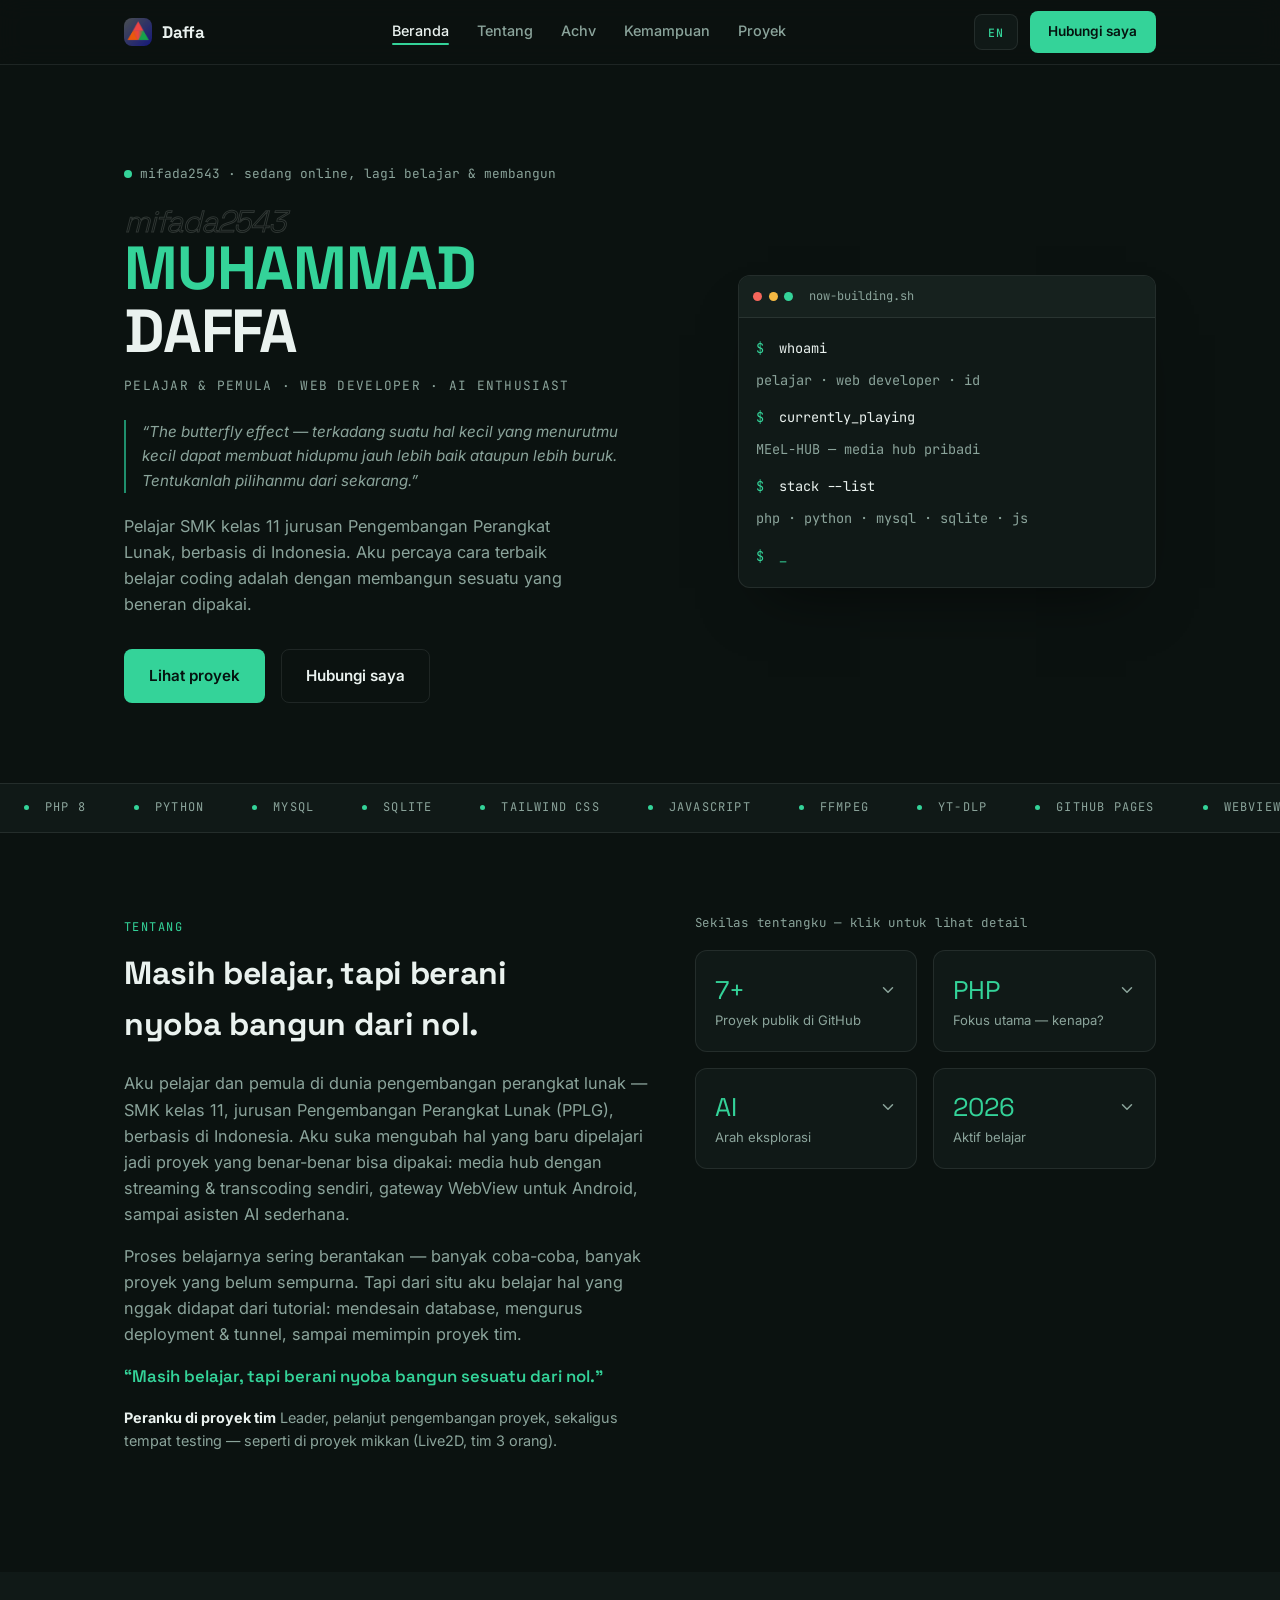
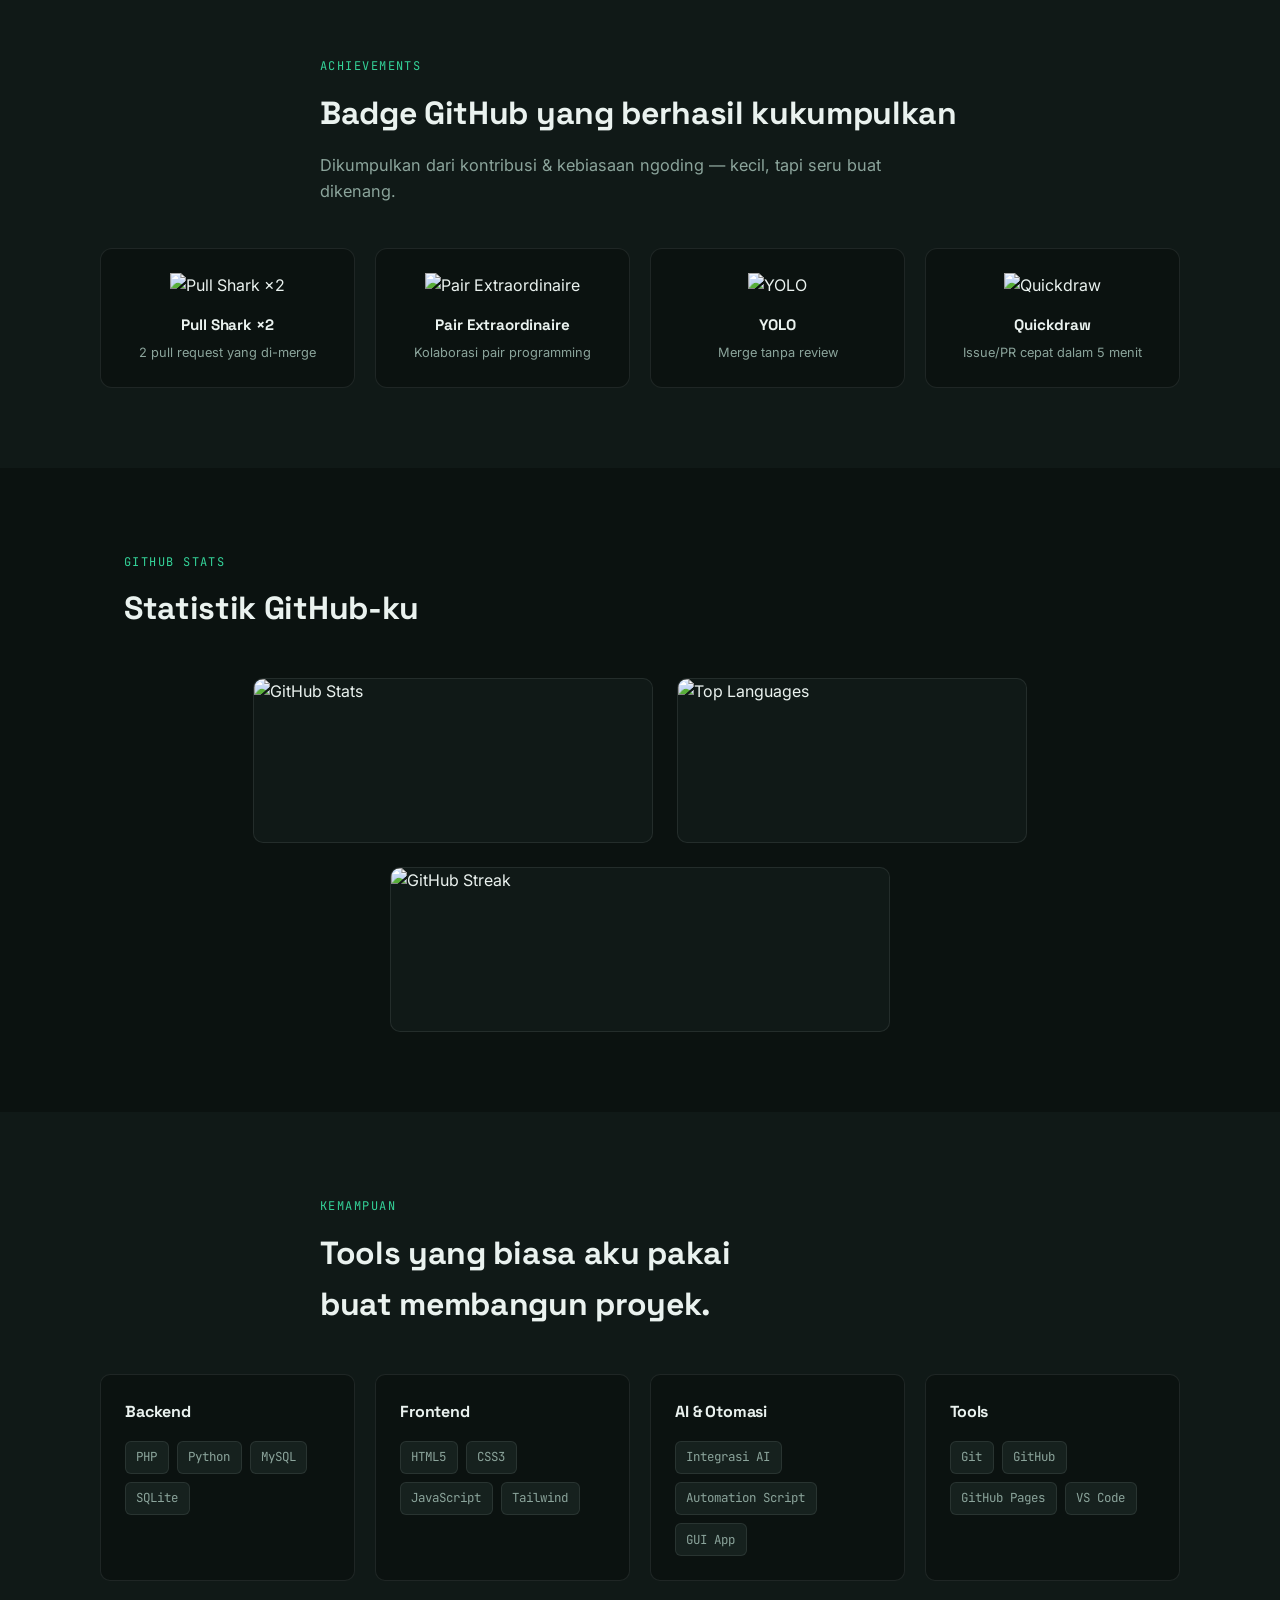
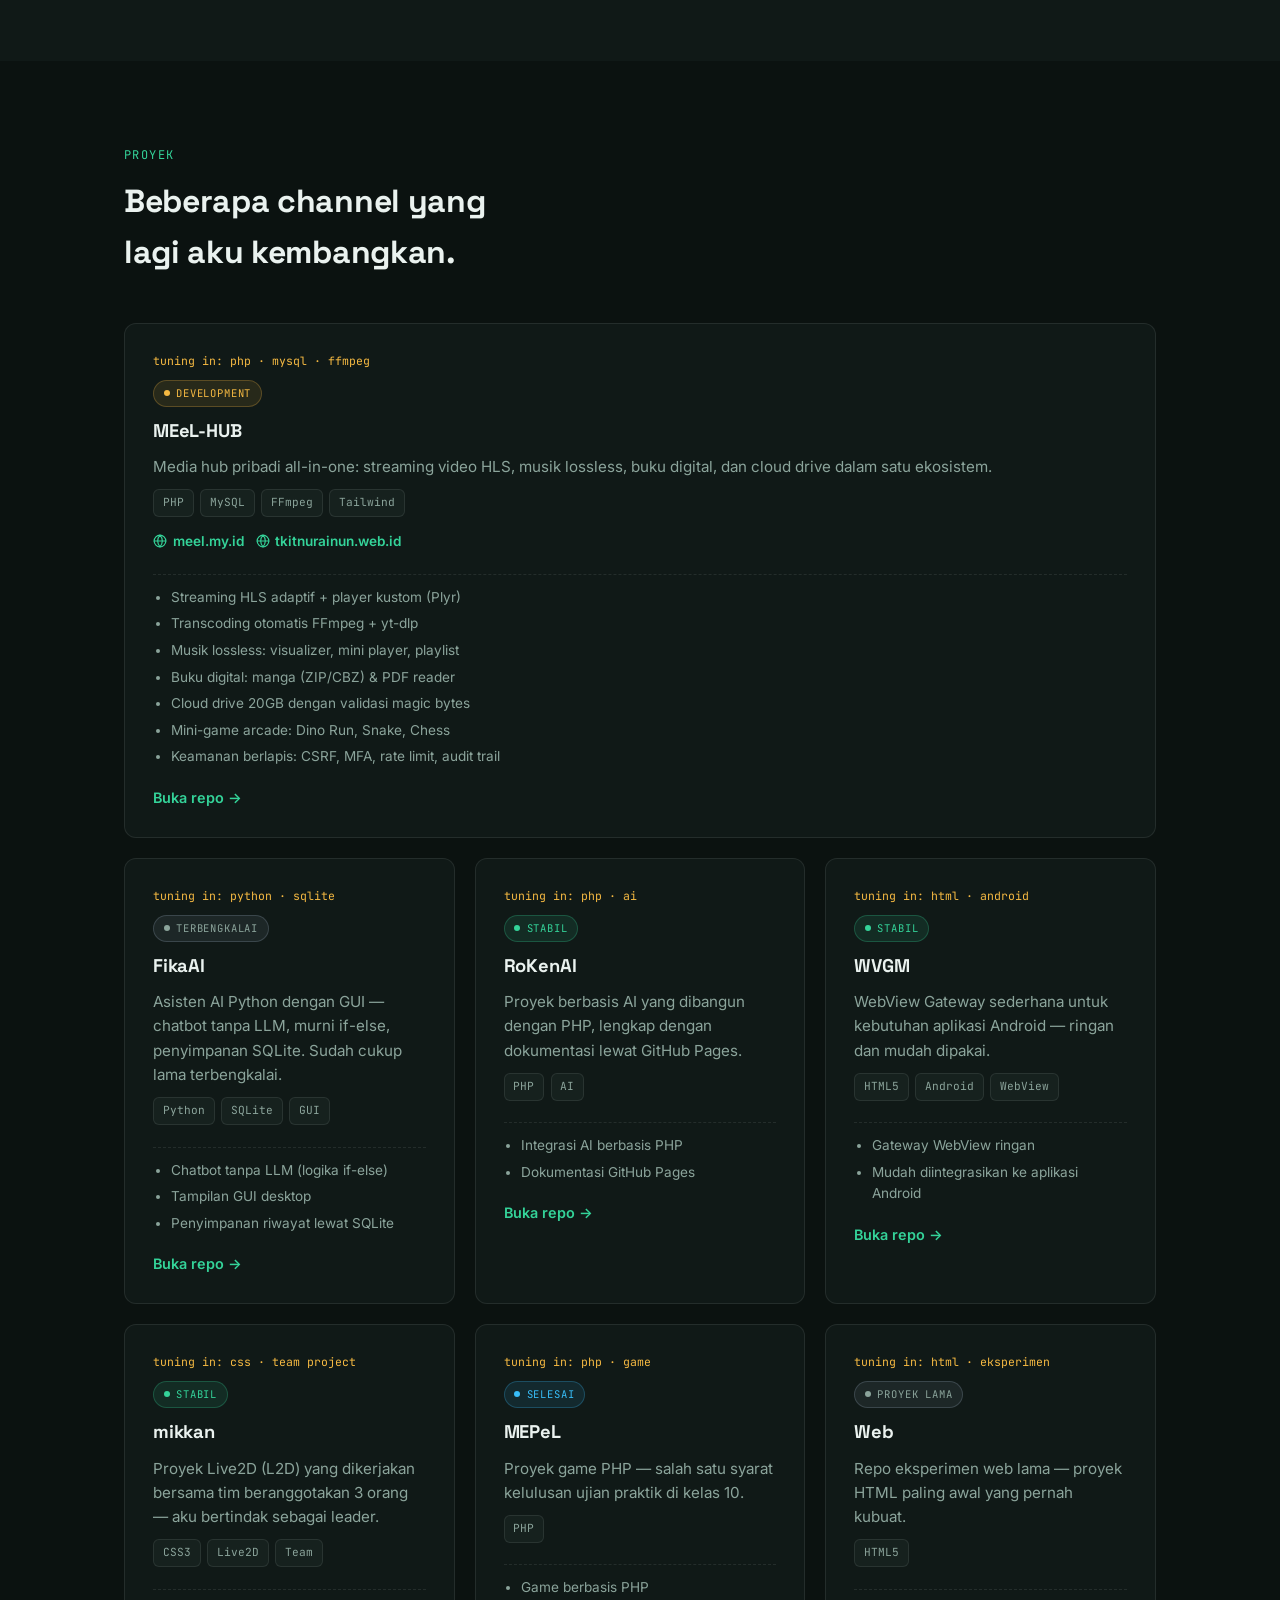
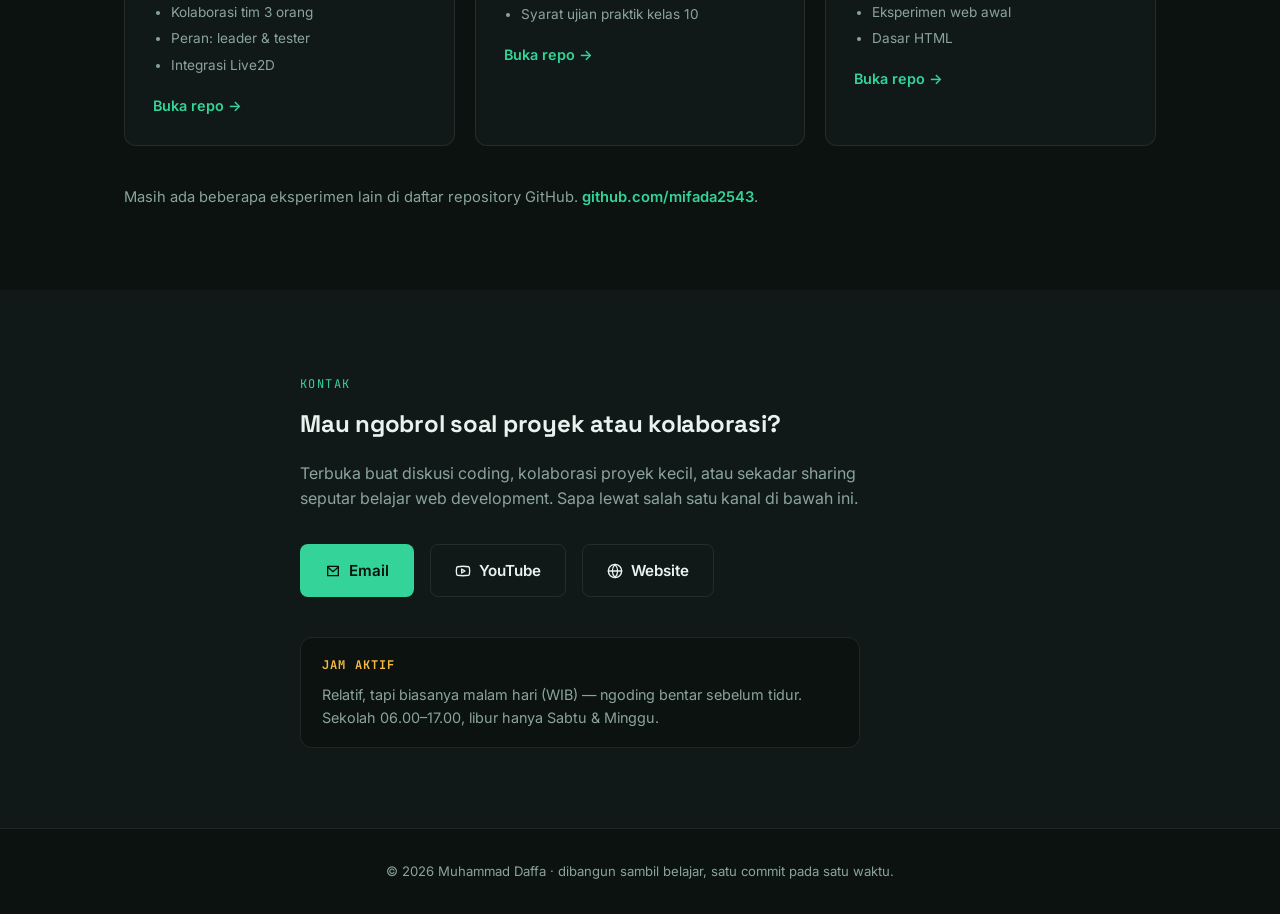
==== index.html @ c9a321b6 "add repo" ====
<!doctype html>
<html lang="id" class="scroll-smooth">
<head>
  <meta charset="UTF-8" />
  <meta name="viewport" content="width=device-width, initial-scale=1.0" />
  <meta name="description" content="Portofolio Muhammad Daffa — pelajar & pemula yang belajar lewat proyek nyata." data-i18n="meta.description" />
  <meta name="theme-color" content="#0b1210" />
  <meta property="og:title" content="Muhammad Daffa | Portofolio" data-i18n="meta.title" />
  <meta property="og:description" content="Pelajar & pemula yang belajar lewat proyek nyata." data-i18n="meta.description" />
  <meta property="og:type" content="website" />
  <meta property="og:image" content="MEeL.png" />
  <title data-i18n="meta.title">Portofolio | Muhammad Daffa</title>
  <link rel="icon" href="MEeL.png" type="image/png" />
  <link rel="preconnect" href="https://fonts.googleapis.com" />
  <link rel="preconnect" href="https://fonts.gstatic.com" crossorigin />
  <link href="https://fonts.googleapis.com/css2?family=Space+Grotesk:wght@500;600;700&family=Inter:wght@400;500;600&family=JetBrains+Mono:wght@400;500&display=swap" rel="stylesheet" />
  <link rel="stylesheet" href="style.css" />
</head>

<body>
  <a class="skip-link" href="#main">Langsung ke konten</a>

  <div id="scroll-progress" aria-hidden="true"></div>
  <div id="section-label" aria-hidden="true"></div>

  <div id="transition-overlay" aria-hidden="true">
    <div class="overlay-slice"></div>
    <div class="overlay-slice"></div>
    <div class="overlay-slice"></div>
    <div class="overlay-slice"></div>
    <div class="overlay-slice"></div>
    <div class="overlay-slice"></div>
  </div>

  <!-- Navbar -->
  <nav class="nav" id="nav">
    <div class="nav__inner">
      <a href="#home" class="brand">
        <img src="MEeL.png" alt="Logo Daffa" />
        <span>Daffa</span>
      </a>

      <div class="nav__links" id="nav-links">
        <a href="#home" class="active" data-s="home" data-i18n="nav.home">Beranda</a>
        <a href="#about" data-s="about" data-i18n="nav.about">Tentang</a>
        <a href="#achievements" data-s="achievements" data-i18n="nav.achievements">Achv</a>
        <a href="#skills" data-s="skills" data-i18n="nav.skills">Kemampuan</a>
        <a href="#projects" data-s="projects" data-i18n="nav.projects">Proyek</a>
      </div>

      <div class="nav__right">
        <button id="lang-btn" class="lang-btn" aria-label="Switch language">EN</button>
        <a href="#contact" class="btn btn--sm btn--primary nav__cta" data-i18n="nav.cta">Hubungi saya</a>
        <button id="mobile-btn" class="nav__toggle" aria-label="Buka menu" aria-expanded="false" aria-controls="mobile-menu">
          <svg id="menu-icon-open" viewBox="0 0 24 24" width="22" height="22" fill="none" stroke="currentColor" stroke-width="2" stroke-linecap="round" aria-hidden="true"><path d="M4 6h16M4 12h16M4 18h16"/></svg>
          <svg id="menu-icon-close" viewBox="0 0 24 24" width="22" height="22" fill="none" stroke="currentColor" stroke-width="2" stroke-linecap="round" aria-hidden="true" style="display:none"><path d="M6 6l12 12M18 6L6 18"/></svg>
        </button>
      </div>
    </div>

    <div class="nav__mobile" id="mobile-menu">
      <div class="nav__mobile-inner">
        <a href="#home" class="active" data-s="home">
          <svg viewBox="0 0 24 24" width="18" height="18" fill="none" stroke="currentColor" stroke-width="2" stroke-linecap="round" stroke-linejoin="round" aria-hidden="true"><path d="M3 10.5L12 3l9 7.5"/><path d="M5 9.5V21h14V9.5"/></svg>
          <span data-i18n="nav.home">Beranda</span>
        </a>
        <a href="#about" data-s="about">
          <svg viewBox="0 0 24 24" width="18" height="18" fill="none" stroke="currentColor" stroke-width="2" stroke-linecap="round" stroke-linejoin="round" aria-hidden="true"><circle cx="12" cy="8" r="4"/><path d="M4 21c1.5-4 4.5-6 8-6s6.5 2 8 6"/></svg>
          <span data-i18n="nav.about">Tentang</span>
        </a>
        <a href="#achievements" data-s="achievements">
          <svg viewBox="0 0 24 24" width="18" height="18" fill="none" stroke="currentColor" stroke-width="2" stroke-linecap="round" stroke-linejoin="round" aria-hidden="true"><path d="M8 21h8M12 17v4M7 4h10v5a5 5 0 01-10 0V4z"/><path d="M7 6H4a3 3 0 003 3M17 6h3a3 3 0 01-3 3"/></svg>
          <span data-i18n="nav.achievements">Achv</span>
        </a>
        <a href="#skills" data-s="skills">
          <svg viewBox="0 0 24 24" width="18" height="18" fill="none" stroke="currentColor" stroke-width="2" stroke-linecap="round" stroke-linejoin="round" aria-hidden="true"><path d="M12 3l9 5-9 5-9-5 9-5z"/><path d="M3 13l9 5 9-5"/></svg>
          <span data-i18n="nav.skills">Kemampuan</span>
        </a>
        <a href="#projects" data-s="projects">
          <svg viewBox="0 0 24 24" width="18" height="18" fill="none" stroke="currentColor" stroke-width="2" stroke-linecap="round" stroke-linejoin="round" aria-hidden="true"><rect x="3" y="3" width="7" height="7" rx="1.5"/><rect x="14" y="3" width="7" height="7" rx="1.5"/><rect x="3" y="14" width="7" height="7" rx="1.5"/><rect x="14" y="14" width="7" height="7" rx="1.5"/></svg>
          <span data-i18n="nav.projects">Proyek</span>
        </a>
        <a href="#contact" data-s="contact">
          <svg viewBox="0 0 24 24" width="18" height="18" fill="none" stroke="currentColor" stroke-width="2" stroke-linecap="round" stroke-linejoin="round" aria-hidden="true"><path d="M4 5h16v14H4z"/><path d="M4 6l8 7 8-7"/></svg>
          <span data-i18n="nav.contact">Kontak</span>
        </a>
        <div class="nav__mobile-lang">
          <button id="lang-btn-mobile" class="lang-btn" aria-label="Switch language">EN</button>
        </div>
      </div>
    </div>
  </nav>

  <main id="main" tabindex="-1">

    <!-- Hero -->
    <section class="hero" id="home">
      <div class="hero__inner">
        <p class="eyebrow reveal">
          <span class="dot" aria-hidden="true"></span>
          <span data-i18n="hero.eyebrow">mifada2543 · sedang online, lagi belajar &amp; membangun</span>
        </p>

        <h1 class="hero__title reveal">
          <span class="hero-outline" style="display:block;font-size:0.5em;font-style:italic;font-weight:300;color:transparent;-webkit-text-stroke:1px rgba(234,242,239,0.16)">mifada2543</span>
          <span class="accent" data-i18n="hero.name1">MUHAMMAD</span><br />
          <span data-i18n="hero.name2">DAFFA</span>
        </h1>

        <p class="hero__role reveal" data-i18n="hero.role">Pelajar &amp; Pemula · Web Developer · AI Enthusiast</p>

        <blockquote class="hero__quote reveal" data-i18n="hero.quote">
          “The butterfly effect — terkadang suatu hal kecil yang menurutmu kecil dapat membuat hidupmu jauh lebih baik ataupun lebih buruk. Tentukanlah pilihanmu dari sekarang.”
        </blockquote>

        <p class="hero__bio reveal" data-i18n="hero.bio">
          Pelajar SMK kelas 11 jurusan Pengembangan Perangkat Lunak, berbasis di Indonesia. Aku percaya cara terbaik belajar coding adalah dengan membangun sesuatu yang beneran dipakai.
        </p>

        <div class="hero__actions reveal">
          <a href="#projects" class="btn btn--primary" data-i18n="hero.ctaProjects">Lihat proyek</a>
          <a href="#contact" class="btn btn--ghost" data-i18n="hero.ctaContact">Hubungi saya</a>
        </div>
      </div>

      <div class="hero__panel reveal">
        <!-- ============================================================
             FOTO PROFIL — masih kosong biar nggak ganggu tampilan.
             Saat foto sudah siap: hapus baris pembuka &amp; penutup komentar
             (baris yang diawali tanda seru), lalu ganti nama file fotomu
             pada src="foto-profil.jpg" di bawah ini.
        <div class="hero__photo">
          <div class="hero__photo-frame">
            <img src="foto-profil.jpg" alt="Foto profil Muhammad Daffa" class="hero__photo-img" width="120" height="120" />
          </div>
          <span class="hero__photo-note">foto-profil.jpg</span>
        </div>
        ============================================================ -->

        <div class="panel" aria-hidden="true">
          <div class="panel__bar">
            <span class="panel__dot" style="background:#F5665B"></span>
            <span class="panel__dot" style="background:#F5B942"></span>
            <span class="panel__dot" style="background:#34D399"></span>
            <span class="panel__label" data-i18n="hero.terminal.title">now-building.sh</span>
          </div>
          <div class="panel__body">
            <p><span class="tk-key">$</span> <span data-i18n="hero.terminal.whoami">whoami</span></p>
            <p class="tk-out" data-i18n="hero.terminal.whoamiOut">pelajar · web developer · id</p>
            <p><span class="tk-key">$</span> <span data-i18n="hero.terminal.playing">currently_playing</span></p>
            <p class="tk-out" data-i18n="hero.terminal.playingOut">MEeL-HUB — media hub pribadi</p>
            <p><span class="tk-key">$</span> <span data-i18n="hero.terminal.stack">stack --list</span></p>
            <p class="tk-out" data-i18n="hero.terminal.stackOut">php · python · mysql · sqlite · js</p>
            <p class="tk-cursor"><span class="tk-key">$</span> <span class="blink">_</span></p>
          </div>
        </div>
      </div>
    </section>

    <!-- Ticker -->
    <div class="ticker" aria-hidden="true">
      <div class="ticker__track" id="ticker-track"></div>
    </div>

    <!-- About -->
    <section class="section" id="about">
      <div class="about__head">
        <div class="about__left">
          <div class="section__head reveal">
            <p class="eyebrow eyebrow--plain" data-i18n="about.eyebrow">Tentang</p>
            <h2 data-i18n="about.title">Masih belajar, tapi berani nyoba bangun dari nol.</h2>
          </div>

          <div class="about__text reveal">
            <p data-i18n="about.p1">Aku pelajar dan pemula di dunia pengembangan perangkat lunak — SMK kelas 11, jurusan Pengembangan Perangkat Lunak (PPLG), berbasis di Indonesia.</p>
            <p data-i18n="about.p2">Proses belajarnya sering berantakan — banyak coba-coba, banyak proyek yang belum sempurna. Tapi dari situ aku belajar hal yang nggak didapat dari tutorial.</p>
            <p class="about__quote" data-i18n="about.quote">“Masih belajar, tapi berani nyoba bangun sesuatu dari nol.”</p>
            <p class="about__role"><strong data-i18n="about.roleTitle">Peranku di proyek tim:</strong> <span data-i18n="about.roleBody">leader, pelanjut pengembangan proyek, sekaligus tempat testing.</span></p>
          </div>
        </div>

        <div class="stats reveal" id="stats">
          <p class="stats__title" data-i18n="about.statsTitle">Sekilas tentangku — klik untuk lihat detail</p>
          <div class="stats__grid" id="stats-grid"></div>
          <div class="stat-panels" id="stat-panels"></div>
        </div>
      </div>
    </section>

    <!-- Achievements -->
    <section class="section section--tint" id="achievements">
      <div class="section__head reveal">
        <p class="eyebrow eyebrow--plain" data-i18n="achievements.eyebrow">Achievements</p>
        <h2 data-i18n="achievements.title">Badge GitHub yang berhasil kukumpulkan</h2>
        <p class="about__text" style="margin-top:0.8rem" data-i18n="achievements.body">Dikumpulkan dari kontribusi &amp; kebiasaan ngoding — kecil, tapi seru buat dikenang.</p>
      </div>

      <div class="achv__grid" id="achv-grid"></div>
    </section>

    <!-- GitHub Stats -->
    <section class="section" id="ghstats">
      <div class="section__head reveal">
        <p class="eyebrow eyebrow--plain">GitHub Stats</p>
        <h2>Statistik GitHub-ku</h2>
      </div>

      <div class="ghstats reveal">
        <div class="ghstats__row">
          <img src="https://github-stats-extended.vercel.app/api?username=mifada2543&show_icons=true&theme=tokyonight&hide_border=true&count_private=true" alt="GitHub Stats" loading="lazy" width="400" height="165" />
          <img src="https://github-stats-extended.vercel.app/api/top-langs/?username=mifada2543&layout=compact&theme=tokyonight&hide_border=true" alt="Top Languages" loading="lazy" width="350" height="165" />
        </div>
        <img src="https://streak-stats.demolab.com/?user=mifada2543&theme=tokyonight&hide_border=true" alt="GitHub Streak" loading="lazy" width="500" height="165" />
      </div>
    </section>

    <!-- Skills -->
    <section class="section section--tint" id="skills">
      <div class="section__head reveal">
        <p class="eyebrow eyebrow--plain" data-i18n="skills.eyebrow">Kemampuan</p>
        <h2 data-i18n="skills.title">Tools yang biasa aku pakai buat membangun proyek.</h2>
      </div>

      <div class="skills__grid" id="skills-grid"></div>
    </section>

    <!-- Projects -->
    <section class="section" id="projects">
      <div class="section__head reveal">
        <p class="eyebrow eyebrow--plain" data-i18n="projects.eyebrow">Proyek</p>
        <h2 data-i18n="projects.title">Beberapa channel yang lagi aku kembangkan.</h2>
      </div>

      <div class="projects__grid" id="projects-grid"></div>

      <p class="projects__more reveal">
        <span data-i18n="projects.more">Masih ada beberapa eksperimen lain di</span>
        <a href="https://github.com/mifada2543?tab=repositories" target="_blank" rel="noopener">github.com/mifada2543</a>.
      </p>
    </section>

    <!-- Contact -->
    <section class="section section--tint" id="contact">
      <div class="contact reveal">
        <p class="eyebrow eyebrow--plain" data-i18n="contact.eyebrow">Kontak</p>
        <h2 data-i18n="contact.title">Mau ngobrol soal proyek atau kolaborasi?</h2>
        <p class="contact__body" data-i18n="contact.body">
          Terbuka buat diskusi coding, kolaborasi proyek kecil, atau sekadar sharing seputar belajar web development.
        </p>

        <div class="contact__links">
          <a href="mailto:mifada2543@gmail.com" class="btn btn--primary">
            <svg viewBox="0 0 24 24" width="16" height="16" fill="none" stroke="currentColor" stroke-width="2" stroke-linecap="round" stroke-linejoin="round" aria-hidden="true"><path d="M4 5h16v14H4z"/><path d="M4 6l8 7 8-7"/></svg>
            <span data-i18n="contact.email">Email</span>
          </a>
          <a href="https://www.youtube.com/@mifada2543" class="btn btn--ghost" target="_blank" rel="noopener">
            <svg viewBox="0 0 24 24" width="16" height="16" fill="none" stroke="currentColor" stroke-width="2" stroke-linecap="round" stroke-linejoin="round" aria-hidden="true"><path d="M2.5 17a24.1 24.1 0 010-10 2 2 0 011.4-1.4 49.6 49.6 0 0116.2 0A2 2 0 0121.5 7a24.1 24.1 0 010 10 2 2 0 01-1.4 1.4 49.6 49.6 0 01-16.2 0A2 2 0 012.5 17z"/><path d="M10 15l5-3-5-3v6z"/></svg>
            <span data-i18n="contact.youtube">YouTube</span>
          </a>
          <a href="https://meel.my.id" class="btn btn--ghost" target="_blank" rel="noopener">
            <svg viewBox="0 0 24 24" width="16" height="16" fill="none" stroke="currentColor" stroke-width="2" stroke-linecap="round" stroke-linejoin="round" aria-hidden="true"><circle cx="12" cy="12" r="10"/><path d="M2 12h20M12 2a15.3 15.3 0 014 10 15.3 15.3 0 01-4 10 15.3 15.3 0 01-4-10 15.3 15.3 0 014-10z"/></svg>
            <span data-i18n="contact.website">Website</span>
          </a>
        </div>

        <div class="contact__active">
          <h3 data-i18n="contact.activeTitle">Jam aktif</h3>
          <p data-i18n="contact.activeBody">Relatif, tapi biasanya malam hari (WIB) — ngoding bentar sebelum tidur. Sekolah 06.00–17.00, libur hanya Sabtu &amp; Minggu.</p>
        </div>
      </div>
    </section>
  </main>

  <footer class="footer">
    <p data-i18n="footer">© 2026 Muhammad Daffa · dibangun sambil belajar, satu commit pada satu waktu.</p>
  </footer>

  <script src="portfolio-data.js"></script>
  <script src="script.js"></script>
</body>
</html>
---- style.css ----
/* ============================================================
       Design tokens — emerald theme (warisan index.html)
       ============================================================ */
    :root {
      color-scheme: dark;
      --ink: #0b1210;
      --panel: #101917;
      --panel-2: #16211e;
      --line: rgba(234, 242, 239, 0.09);
      --text: #eaf2ef;
      --muted: #8ba49b;
      --emerald: #34d399;
      --emerald-dim: #1f8f6d;
      --amber: #f5b942;
      --sky: #38bdf8;
      --violet: #a78bfa;

      --font-display: "Space Grotesk", sans-serif;
      --font-body: "Inter", sans-serif;
      --font-mono: "JetBrains Mono", monospace;

      --container: 1080px;
      --nav-h: 64px;
    }

    *, *::before, *::after { box-sizing: border-box; }
    html { scroll-behavior: smooth; overflow-x: hidden; }

    body {
      margin: 0;
      background: var(--ink);
      color: var(--text);
      font-family: var(--font-body);
      line-height: 1.6;
      -webkit-font-smoothing: antialiased;
    }

    a { color: inherit; text-decoration: none; }
    h1, h2, h3 { font-family: var(--font-display); font-weight: 700; letter-spacing: -0.01em; margin: 0; text-wrap: balance; }
    p { margin: 0; }
    button { font-family: inherit; }
    img { max-width: 100%; }

    ::selection { background: var(--emerald-dim); color: #05130f; }

    :focus-visible {
      outline: 2px solid var(--emerald);
      outline-offset: 3px;
      border-radius: 4px;
    }

    .skip-link {
      position: absolute;
      left: -999px;
      top: 0.75rem;
      z-index: 500;
      padding: 0.6rem 1rem;
      background: var(--emerald);
      color: #05130f;
      font-weight: 600;
      border-radius: 8px;
    }
    .skip-link:focus-visible { left: 0.75rem; }

    [id] { scroll-margin-top: calc(var(--nav-h) + 24px); }

    /* ============================================================
       Fixed layers: progress, label, transition
       ============================================================ */
    #scroll-progress {
      position: fixed;
      top: 0; left: 0;
      height: 3px;
      width: 100%;
      z-index: 600;
      background: linear-gradient(90deg, var(--emerald-dim), var(--emerald), var(--amber));
      transform: scaleX(0);
      transform-origin: left;
      will-change: transform;
    }

    #section-label {
      position: fixed;
      bottom: 28px; left: 50%;
      transform: translateX(-50%) translateY(14px);
      z-index: 550;
      font-family: var(--font-mono);
      font-size: 0.7rem;
      letter-spacing: 0.18em;
      text-transform: uppercase;
      color: var(--emerald);
      background: rgba(11, 18, 16, 0.85);
      border: 1px solid var(--line);
      border-radius: 999px;
      padding: 0.5rem 1.1rem;
      opacity: 0;
      pointer-events: none;
      transition: opacity 0.35s ease, transform 0.35s ease;
      backdrop-filter: blur(10px);
    }
    #section-label.visible { opacity: 1; transform: translateX(-50%) translateY(0); }

    #transition-overlay {
      position: fixed; inset: 0;
      z-index: 700;
      pointer-events: none;
      display: flex;
      flex-direction: column;
    }
    .overlay-slice { flex: 1; background: var(--panel-2); transform: scaleY(0); }

    @keyframes slice-in { from { transform: scaleY(0); transform-origin: bottom; } to { transform: scaleY(1); transform-origin: bottom; } }
    @keyframes slice-out { from { transform: scaleY(1); transform-origin: top; } to { transform: scaleY(0); transform-origin: top; } }
    .slice-in { animation: slice-in 0.32s cubic-bezier(0.77, 0, 0.18, 1) forwards; }
    .slice-out { animation: slice-out 0.42s cubic-bezier(0.77, 0, 0.18, 1) forwards; }

    /* ============================================================
       Navbar
       ============================================================ */
    .nav {
      position: fixed;
      top: 0;
      width: 100%;
      z-index: 400;
      background: rgba(11, 18, 16, 0.82);
      backdrop-filter: blur(12px);
      -webkit-backdrop-filter: blur(12px);
      border-bottom: 1px solid var(--line);
      transition: box-shadow 0.3s ease;
    }
    .nav.scrolled { box-shadow: 0 10px 30px -18px rgba(0, 0, 0, 0.7); }

    .nav__inner {
      max-width: var(--container);
      margin: 0 auto;
      padding: 0 1.5rem;
      height: var(--nav-h);
      display: flex;
      align-items: center;
      justify-content: space-between;
      gap: 1.25rem;
    }

    .brand { display: flex; align-items: center; gap: 0.6rem; font-family: var(--font-display); font-weight: 700; font-size: 1.05rem; }
    .brand img { width: 28px; height: 28px; border-radius: 8px; }

    .nav__links { display: none; gap: 1.75rem; font-size: 0.9rem; font-weight: 500; }
    .nav__links a { position: relative; color: var(--muted); padding-bottom: 3px; transition: color 0.25s ease; }
    .nav__links a::after {
      content: "";
      position: absolute; bottom: 0; left: 50%;
      width: 0; height: 2px;
      background: var(--emerald);
      border-radius: 2px;
      transition: width 0.28s ease, left 0.28s ease;
    }
    .nav__links a:hover, .nav__links a.active { color: var(--text); }
    .nav__links a:hover::after, .nav__links a.active::after { width: 100%; left: 0; }

    .nav__right { display: flex; align-items: center; gap: 0.75rem; }

    .lang-btn {
      display: inline-flex;
      align-items: center;
      justify-content: center;
      height: 36px;
      padding: 0 0.8rem;
      font-family: var(--font-mono);
      font-size: 0.72rem;
      font-weight: 500;
      letter-spacing: 0.08em;
      color: var(--emerald);
      background: var(--panel);
      border: 1px solid var(--line);
      border-radius: 8px;
      cursor: pointer;
      touch-action: manipulation;
      -webkit-tap-highlight-color: transparent;
      transition: border-color 0.25s ease, background 0.25s ease;
    }
    .lang-btn:hover { border-color: var(--emerald-dim); background: var(--panel-2); }

    .nav__cta { display: none; }

    .nav__toggle {
      display: inline-flex;
      align-items: center;
      justify-content: center;
      width: 42px; height: 42px;
      background: none;
      border: 1px solid var(--line);
      border-radius: 10px;
      color: var(--text);
      cursor: pointer;
      padding: 0;
      touch-action: manipulation;
      -webkit-tap-highlight-color: transparent;
      transition: border-color 0.25s ease, background 0.25s ease;
    }
    .nav__toggle:hover { border-color: var(--emerald); background: var(--panel); }

    .nav__mobile {
      position: absolute;
      top: var(--nav-h);
      left: 0; right: 0;
      display: grid;
      grid-template-rows: 0fr;
      visibility: hidden;
      background: rgba(11, 18, 16, 0.97);
      border-bottom: 1px solid var(--line);
      backdrop-filter: blur(14px);
      transition: grid-template-rows 0.4s cubic-bezier(0.16, 1, 0.3, 1), visibility 0s 0.4s;
      overflow: hidden;
    }
    .nav__mobile.open { grid-template-rows: 1fr; visibility: visible; transition: grid-template-rows 0.4s cubic-bezier(0.16, 1, 0.3, 1); }
    .nav__mobile-inner { overflow: hidden; }

    .nav__mobile a {
      display: flex;
      align-items: center;
      gap: 0.85rem;
      padding: 0.95rem 1.5rem;
      border-bottom: 1px solid var(--line);
      color: var(--muted);
      font-size: 0.95rem;
      font-weight: 500;
      transition: color 0.2s ease, background 0.2s ease;
    }
    .nav__mobile a:hover, .nav__mobile a.active { color: var(--emerald); background: var(--panel); }
    .nav__mobile svg { flex-shrink: 0; color: var(--emerald); }

    .nav__mobile-lang {
      display: flex;
      align-items: center;
      gap: 0.75rem;
      padding: 0.95rem 1.5rem;
      color: var(--muted);
      font-size: 0.9rem;
      font-weight: 500;
    }

    @media (min-width: 980px) {
      .nav__links { display: flex; }
      .nav__cta { display: inline-flex; }
      .nav__toggle { display: none; }
      .nav__mobile { display: none; }
    }

    /* ============================================================
       Buttons & utility
       ============================================================ */
    .btn {
      display: inline-flex;
      align-items: center;
      justify-content: center;
      gap: 0.5rem;
      padding: 0.85rem 1.5rem;
      border-radius: 8px;
      font-family: var(--font-body);
      font-weight: 600;
      font-size: 0.95rem;
      border: 1px solid transparent;
      white-space: nowrap;
      cursor: pointer;
      touch-action: manipulation;
      -webkit-tap-highlight-color: transparent;
      transition: transform 0.15s ease, background 0.2s ease, border-color 0.2s ease, color 0.2s ease;
    }
    .btn--primary { background: var(--emerald); color: #05130f; }
    .btn--primary:hover { transform: translateY(-2px); background: #4fe0ad; }
    .btn--ghost { border-color: var(--line); color: var(--text); }
    .btn--ghost:hover { transform: translateY(-2px); border-color: var(--emerald); color: var(--emerald); }
    .btn--sm { padding: 0.55rem 1.1rem; font-size: 0.85rem; }

    .eyebrow { display: inline-flex; align-items: center; gap: 0.5rem; font-family: var(--font-mono); font-size: 0.8rem; color: var(--muted); }
    .eyebrow--plain { text-transform: uppercase; font-size: 0.75rem; letter-spacing: 0.12em; color: var(--emerald); }

    .dot {
      width: 8px; height: 8px;
      border-radius: 50%;
      background: var(--emerald);
      box-shadow: 0 0 0 0 rgba(52, 211, 153, 0.6);
      animation: pulse 2.2s infinite;
      flex-shrink: 0;
    }
    @keyframes pulse {
      0% { box-shadow: 0 0 0 0 rgba(52, 211, 153, 0.5); }
      70% { box-shadow: 0 0 0 8px rgba(52, 211, 153, 0); }
      100% { box-shadow: 0 0 0 0 rgba(52, 211, 153, 0); }
    }

    /* ============================================================
       Hero
       ============================================================ */
    .hero {
      max-width: var(--container);
      margin: 0 auto;
      padding: 8.5rem 1.5rem 5rem;
      display: grid;
      grid-template-columns: 1fr;
      gap: 3rem;
      align-items: center;
      position: relative;
    }
    .hero__title { font-size: clamp(2.4rem, 6vw, 3.8rem); line-height: 1.04; margin: 1.25rem 0 0.75rem; letter-spacing: -0.02em; }
    .accent { color: var(--emerald); }
    .hero__role { font-family: var(--font-mono); font-size: 0.8rem; letter-spacing: 0.1em; text-transform: uppercase; color: var(--muted); }
    .hero__quote {
      margin: 1.5rem 0 1.25rem;
      padding-left: 1rem;
      border-left: 2px solid var(--emerald-dim);
      color: var(--muted);
      font-style: italic;
      font-size: 0.95rem;
      max-width: 52ch;
    }
    .hero__bio { max-width: 46ch; color: var(--muted); font-size: 1.02rem; }
    .hero__actions { display: flex; gap: 1rem; margin-top: 2rem; flex-wrap: wrap; }
    .hero__panel { display: flex; justify-content: center; }

    .hero__photo {
      display: flex;
      flex-direction: column;
      align-items: center;
      gap: 0.75rem;
      margin-bottom: 2rem;
    }
    .hero__photo-frame {
      width: 120px; height: 120px;
      border-radius: 50%;
      border: 2px dashed var(--emerald-dim);
      display: flex;
      align-items: center;
      justify-content: center;
      color: var(--emerald-dim);
      background: var(--panel);
      transition: border-color 0.3s ease, transform 0.3s ease;
    }
    .hero__photo-frame:hover { border-color: var(--emerald); transform: translateY(-3px); }
    .hero__photo-img { width: 100%; height: 100%; border-radius: 50%; object-fit: cover; display: block; }
    .hero__photo-note { font-family: var(--font-mono); font-size: 0.68rem; letter-spacing: 0.14em; text-transform: uppercase; color: var(--muted); }

    .panel {
      width: 100%;
      max-width: 420px;
      background: var(--panel);
      border: 1px solid var(--line);
      border-radius: 12px;
      overflow: hidden;
      box-shadow: 0 30px 60px -30px rgba(0, 0, 0, 0.6);
    }
    .panel__bar { display: flex; align-items: center; gap: 0.4rem; padding: 0.7rem 0.9rem; background: var(--panel-2); border-bottom: 1px solid var(--line); }
    .panel__dot { width: 9px; height: 9px; border-radius: 50%; display: inline-block; }
    .panel__label { margin-left: 0.6rem; font-family: var(--font-mono); font-size: 0.75rem; color: var(--muted); }
    .panel__body { padding: 1.25rem 1.1rem; font-family: var(--font-mono); font-size: 0.85rem; }
    .panel__body p { margin-bottom: 0.6rem; }
    .tk-key { color: var(--emerald); margin-right: 0.4rem; }
    .tk-out { color: var(--muted); margin-bottom: 1rem !important; }
    .tk-cursor { margin-bottom: 0 !important; }
    .blink { animation: blink 1s step-end infinite; color: var(--emerald); }
    @keyframes blink { 50% { opacity: 0; } }

    @media (min-width: 900px) {
      .hero { grid-template-columns: 1.15fr 0.85fr; padding-top: 10rem; }
    }

    /* ============================================================
       Ticker
       ============================================================ */
    .ticker { border-top: 1px solid var(--line); border-bottom: 1px solid var(--line); background: var(--panel); overflow: hidden; padding: 0.9rem 0; }
    .ticker__track { display: flex; width: max-content; animation: ticker 30s linear infinite; }
    .ticker__track:hover { animation-play-state: paused; }
    .ticker__item {
      display: inline-flex;
      align-items: center;
      gap: 1rem;
      padding: 0 1.5rem;
      font-family: var(--font-mono);
      font-size: 0.75rem;
      letter-spacing: 0.1em;
      text-transform: uppercase;
      color: var(--muted);
      white-space: nowrap;
    }
    .ticker__item::before { content: ""; width: 5px; height: 5px; border-radius: 50%; background: var(--emerald); }
    @keyframes ticker { from { transform: translateX(0); } to { transform: translateX(-50%); } }

    /* ============================================================
       Sections
       ============================================================ */
    .section { max-width: var(--container); margin: 0 auto; padding: 5rem 1.5rem; }
    .section--tint { max-width: none; background: var(--panel); }
    .section--tint > * { max-width: var(--container); margin-left: auto; margin-right: auto; }
    .section__head { max-width: 640px; margin-bottom: 2.75rem; }
    .section__head h2 { font-size: clamp(1.5rem, 3vw, 2rem); margin-top: 0.6rem; }

    /* ============================================================
       About
       ============================================================ */
    .about__head {
      display: grid;
      grid-template-columns: 1fr;
      gap: 2.5rem;
      align-items: start;
      margin-bottom: 2.5rem;
    }
    .about__left {
      display: flex;
      flex-direction: column;
      gap: 1.25rem;
      min-width: 0;
    }
    .about__left .section__head { margin-bottom: 0; }
    .about__text { color: var(--muted); max-width: 60ch; font-size: 1.02rem; }
    .about__text p + p { margin-top: 1rem; }
    .about__quote { margin-top: 1.5rem; color: var(--emerald); font-family: var(--font-display); font-weight: 600; font-size: 1.05rem; }
    .about__role { margin-top: 1.25rem; font-size: 0.9rem; color: var(--muted); }
    .about__role strong { color: var(--text); }
    @media (min-width: 900px) { .about__head { grid-template-columns: 1.15fr 1fr; } }

    .stats { margin-top: 0; min-width: 0; }
    .stats__title { font-family: var(--font-mono); font-size: 0.78rem; letter-spacing: 0.06em; color: var(--muted); margin-bottom: 1.1rem; }
    .stats__grid { display: grid; grid-template-columns: repeat(2, 1fr); gap: 1rem; }

    .stat {
      display: flex;
      flex-direction: column;
      align-items: flex-start;
      gap: 0.4rem;
      padding: 1.4rem 1.2rem;
      background: var(--panel);
      border: 1px solid var(--line);
      border-radius: 12px;
      color: var(--text);
      text-align: left;
      cursor: pointer;
      touch-action: manipulation;
      -webkit-tap-highlight-color: transparent;
      transition: transform 0.2s ease, border-color 0.25s ease, background 0.25s ease;
    }
    .stat:hover { transform: translateY(-3px); border-color: var(--emerald-dim); background: var(--panel-2); }
    .stat[aria-expanded="true"] { border-color: var(--emerald); }
    .stat__num { font-family: var(--font-display); font-size: 1.6rem; color: var(--emerald); }
    .stat__label { font-size: 0.82rem; color: var(--muted); }
    .stat__row { display: flex; align-items: center; justify-content: space-between; width: 100%; gap: 0.75rem; }
    .stat__chevron { color: var(--muted); flex-shrink: 0; transition: transform 0.3s ease; }
    .stat[aria-expanded="true"] .stat__chevron { transform: rotate(180deg); color: var(--emerald); }

    .stat-panels { margin-top: 1rem; }
    .stat-panel { display: grid; grid-template-rows: 0fr; opacity: 0; transition: grid-template-rows 0.45s cubic-bezier(0.16, 1, 0.3, 1), opacity 0.3s ease; }
    .stat-panel.open { grid-template-rows: 1fr; opacity: 1; }
    .stat-panel__inner { overflow: hidden; }
    .stat-panel__card { background: var(--panel); border: 1px solid var(--line); border-radius: 12px; padding: 1.5rem 1.75rem; margin-bottom: 0.5rem; }
    .stat-panel__card h3 { font-family: var(--font-mono); font-size: 0.8rem; letter-spacing: 0.08em; text-transform: uppercase; color: var(--amber); margin-bottom: 0.9rem; }
    .stat-panel__card p { color: var(--muted); font-size: 0.95rem; max-width: 72ch; }

    .stat-list { list-style: none; margin: 0.4rem 0 0; padding: 0; }
    .stat-list li { padding: 0.45rem 0; border-bottom: 1px solid var(--line); display: flex; gap: 0.75rem; align-items: baseline; font-size: 0.95rem; }
    .stat-list li:last-child { border-bottom: none; }
    .stat-list .proj-name { font-weight: 600; color: var(--text); }
    .stat-list .proj-desc { color: var(--muted); font-size: 0.88rem; }
    .stat-list a { color: var(--emerald); font-weight: 600; }
    .stat-list a:hover { text-decoration: underline; }

    /* ============================================================
       Achievements
       ============================================================ */
    .achv__grid { display: grid; grid-template-columns: repeat(2, 1fr); gap: 1.25rem; }
    @media (min-width: 700px) { .achv__grid { grid-template-columns: repeat(4, 1fr); } }

    .achv {
      border: 1px solid var(--line);
      border-radius: 12px;
      padding: 1.5rem 1.25rem;
      background: var(--ink);
      text-align: center;
      transition: transform 0.2s ease, border-color 0.25s ease;
    }
    .achv:hover { transform: translateY(-3px); border-color: var(--emerald-dim); }
    .achv img { width: 64px; height: 64px; margin-bottom: 0.9rem; }
    .achv h3 { font-size: 0.95rem; margin-bottom: 0.35rem; }
    .achv p { color: var(--muted); font-size: 0.8rem; }

    /* ============================================================
       GitHub stats
       ============================================================ */
    .ghstats { display: grid; grid-template-columns: 1fr; gap: 1.5rem; justify-items: center; margin-top: 2.5rem; }
    .ghstats__row { display: flex; flex-wrap: wrap; gap: 1.5rem; justify-content: center; align-items: center; }
    .ghstats img { border-radius: 10px; border: 1px solid var(--line); background: var(--panel); max-height: 190px; }
    @media (max-width: 700px) { .ghstats img { max-height: none; width: 100%; height: auto; } }

    /* ============================================================
       Skills
       ============================================================ */
    .skills__grid { display: grid; gap: 1.25rem; grid-template-columns: 1fr; }
    .skill { border: 1px solid var(--line); border-radius: 10px; padding: 1.5rem; background: var(--ink); transition: transform 0.2s ease, border-color 0.25s ease; }
    .skill:hover { transform: translateY(-3px); border-color: var(--emerald-dim); }
    .skill h3 { font-size: 1rem; margin-bottom: 1rem; }
    .skill__tags { display: flex; flex-wrap: wrap; gap: 0.5rem; }
    .skill__tags span {
      font-family: var(--font-mono);
      font-size: 0.78rem;
      padding: 0.35rem 0.65rem;
      border-radius: 6px;
      background: var(--panel-2);
      color: var(--muted);
      border: 1px solid var(--line);
      transition: color 0.2s ease, border-color 0.2s ease;
    }
    .skill__tags span:hover { color: var(--emerald); border-color: var(--emerald-dim); }
    @media (min-width: 700px) { .skills__grid { grid-template-columns: repeat(2, 1fr); } }
    @media (min-width: 1000px) { .skills__grid { grid-template-columns: repeat(4, 1fr); } }

    /* ============================================================
       Projects
       ============================================================ */
    .projects__grid { display: grid; gap: 1.25rem; grid-template-columns: 1fr; }
    .project {
      position: relative;
      border: 1px solid var(--line);
      border-radius: 12px;
      padding: 1.75rem;
      background: var(--panel);
      display: flex;
      flex-direction: column;
      gap: 0.6rem;
      overflow: hidden;
      transition: transform 0.25s ease, border-color 0.3s ease;
    }
    .project::before {
      content: "";
      position: absolute;
      inset: 0;
      background: radial-gradient(500px at 20% 0%, var(--glow, rgba(52, 211, 153, 0.12)), transparent 60%);
      opacity: 0;
      transition: opacity 0.45s ease;
      pointer-events: none;
    }
    .project:hover { transform: translateY(-4px); }
    .project:hover::before { opacity: 1; }

    .project__tune { font-family: var(--font-mono); font-size: 0.72rem; color: var(--amber); position: relative; }
    .project__status {
      position: relative;
      display: inline-flex;
      align-items: center;
      gap: 0.4rem;
      align-self: flex-start;
      font-family: var(--font-mono);
      font-size: 0.66rem;
      letter-spacing: 0.08em;
      text-transform: uppercase;
      padding: 0.25rem 0.6rem;
      border-radius: 999px;
    }
    .project__status::before { content: ""; width: 6px; height: 6px; border-radius: 50%; background: currentColor; }
    .project__status--dev { color: var(--amber); background: rgba(245, 185, 66, 0.1); border: 1px solid rgba(245, 185, 66, 0.25); }
    .project__status--stable { color: var(--emerald); background: rgba(52, 211, 153, 0.1); border: 1px solid rgba(52, 211, 153, 0.25); }
    .project__status--done { color: var(--sky); background: rgba(56, 189, 248, 0.1); border: 1px solid rgba(56, 189, 248, 0.25); }
    .project__status--old, .project__status--archived { color: var(--muted); background: rgba(148, 163, 184, 0.1); border: 1px solid rgba(148, 163, 184, 0.25); }

    .project h3 { font-size: 1.15rem; position: relative; }
    .project__desc { color: var(--muted); font-size: 0.95rem; position: relative; }
    .project__tech { display: flex; flex-wrap: wrap; gap: 0.4rem; position: relative; }
    .project__tech span {
      font-family: var(--font-mono);
      font-size: 0.7rem;
      padding: 0.25rem 0.55rem;
      border-radius: 6px;
      background: var(--panel-2);
      color: var(--muted);
      border: 1px solid var(--line);
    }
    .project__demos { display: flex; flex-wrap: wrap; gap: 0.75rem; position: relative; margin-top: 0.25rem; }
    .project__demo { display: inline-flex; align-items: center; gap: 0.35rem; font-size: 0.85rem; font-weight: 600; color: var(--emerald); }
    .project__demo:hover { text-decoration: underline; }
    .project__demo svg { width: 14px; height: 14px; }
    .project__link {
      margin-top: 0.5rem;
      font-weight: 600;
      font-size: 0.9rem;
      color: var(--emerald);
      width: fit-content;
      position: relative;
    }
    .project__link:hover { text-decoration: underline; }
    .project__features { margin-top: 0.75rem; padding-top: 0.75rem; border-top: 1px dashed var(--line); position: relative; }
    .project__features ul { margin: 0; padding-left: 1.1rem; display: grid; gap: 0.3rem; }
    .project__features li { color: var(--muted); font-size: 0.85rem; }

    .project--wide { grid-column: 1 / -1; }
    .projects__more { margin-top: 2.5rem; color: var(--muted); font-size: 0.92rem; }
    .projects__more a { color: var(--emerald); font-weight: 600; }

    @media (min-width: 700px) { .projects__grid { grid-template-columns: repeat(2, 1fr); } }
    @media (min-width: 1000px) { .projects__grid { grid-template-columns: repeat(3, 1fr); } }

    /* ============================================================
       Contact & footer
       ============================================================ */
    .contact { max-width: 680px; }
    .contact h2 { margin-top: 0.6rem; }
    .contact__body { color: var(--muted); margin: 1.1rem 0 2rem; max-width: 56ch; }
    .contact__links { display: flex; gap: 1rem; flex-wrap: wrap; margin-bottom: 2.5rem; }
    .contact__active {
      border: 1px solid var(--line);
      border-radius: 12px;
      padding: 1.1rem 1.3rem;
      background: var(--ink);
      max-width: 56ch;
    }
    .contact__active h3 { font-family: var(--font-mono); font-size: 0.75rem; letter-spacing: 0.1em; text-transform: uppercase; color: var(--amber); margin-bottom: 0.5rem; }
    .contact__active p { color: var(--muted); font-size: 0.9rem; }

    .footer { border-top: 1px solid var(--line); padding: 2rem 1.5rem; text-align: center; color: var(--muted); font-size: 0.82rem; }

    /* ============================================================
       Reveal & reduced motion
       ============================================================ */
    .js .reveal { opacity: 0; transform: translateY(18px); transition: opacity 0.6s ease, transform 0.6s ease; }
    .js .reveal.is-visible { opacity: 1; transform: translateY(0); }

    @media (prefers-reduced-motion: reduce) {
      html { scroll-behavior: auto; }
      *, *::before, *::after {
        animation-duration: 0.01ms !important;
        animation-iteration-count: 1 !important;
        transition-duration: 0.01ms !important;
      }
      .reveal { opacity: 1 !important; transform: none !important; }
      .ticker__track { animation: none !important; }
      .dot, .blink { animation: none !important; }
      .overlay-slice { animation: none !important; transform: none !important; }
    }
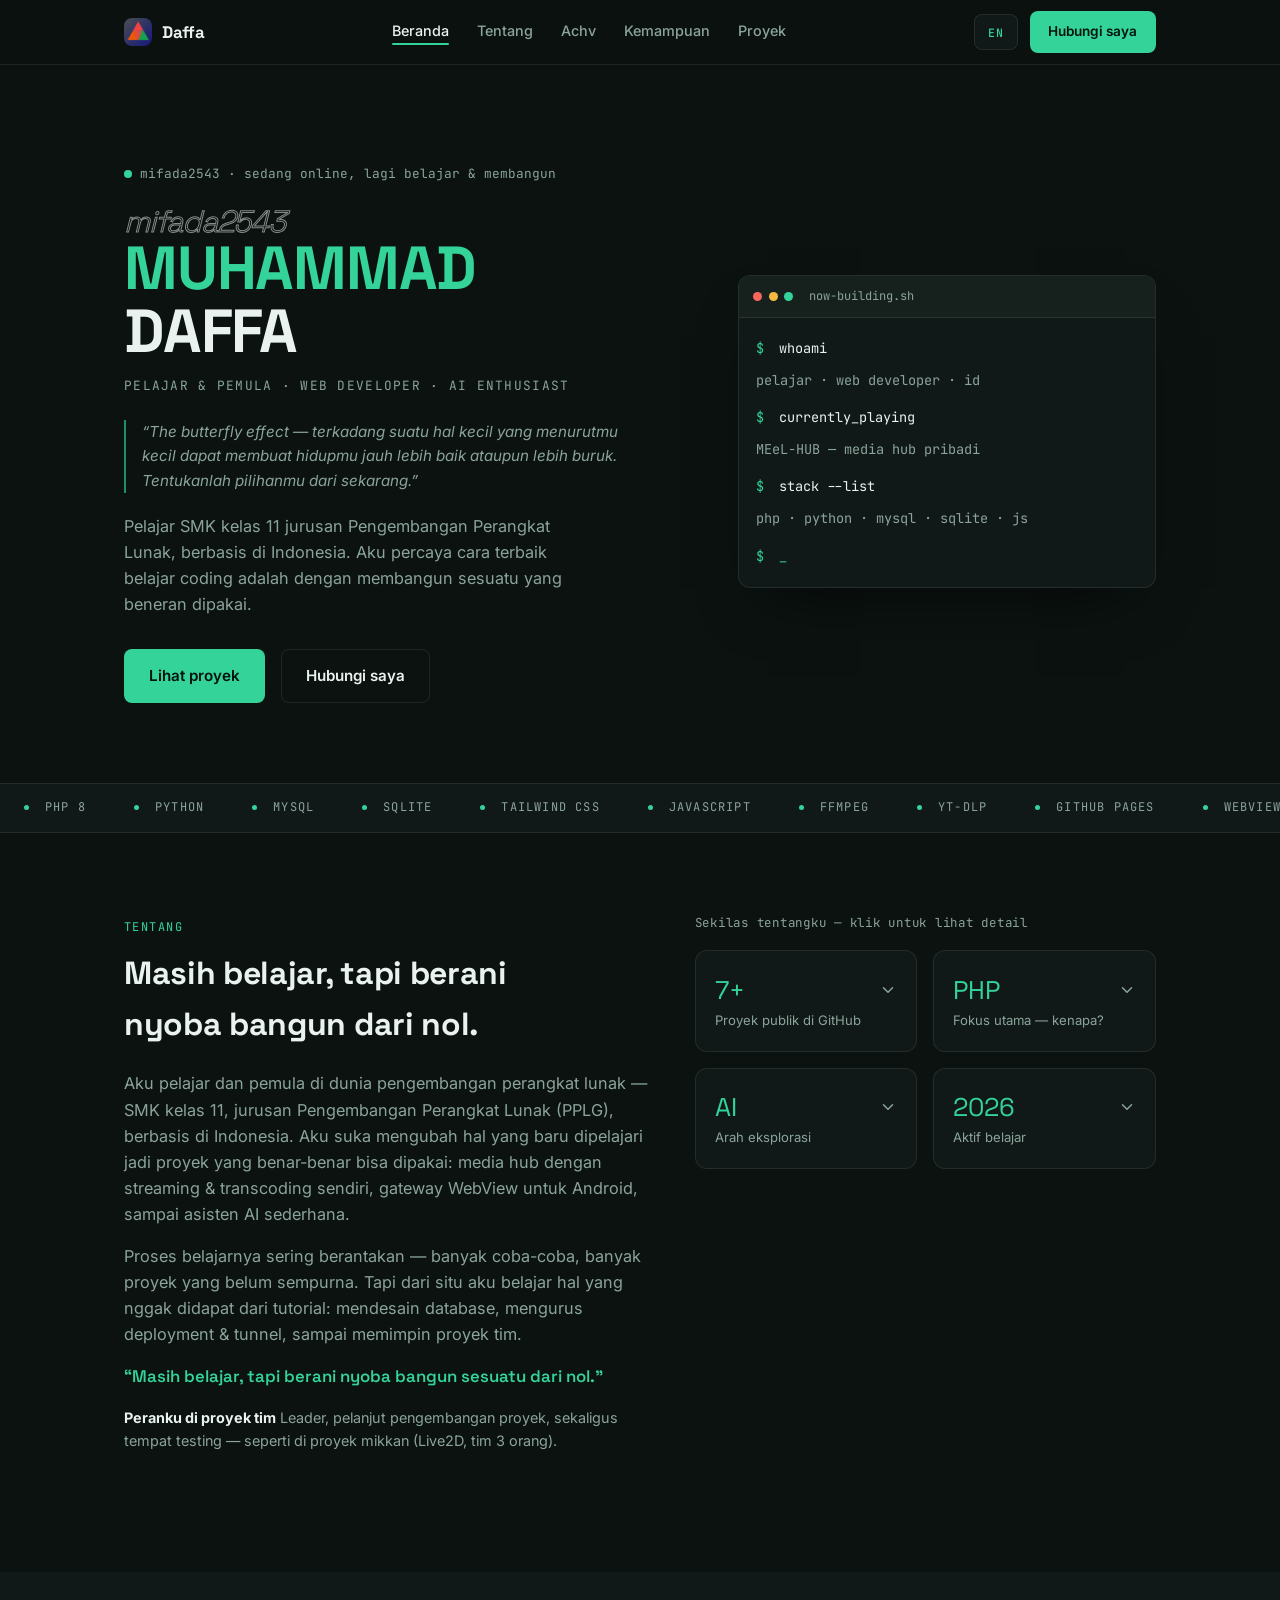
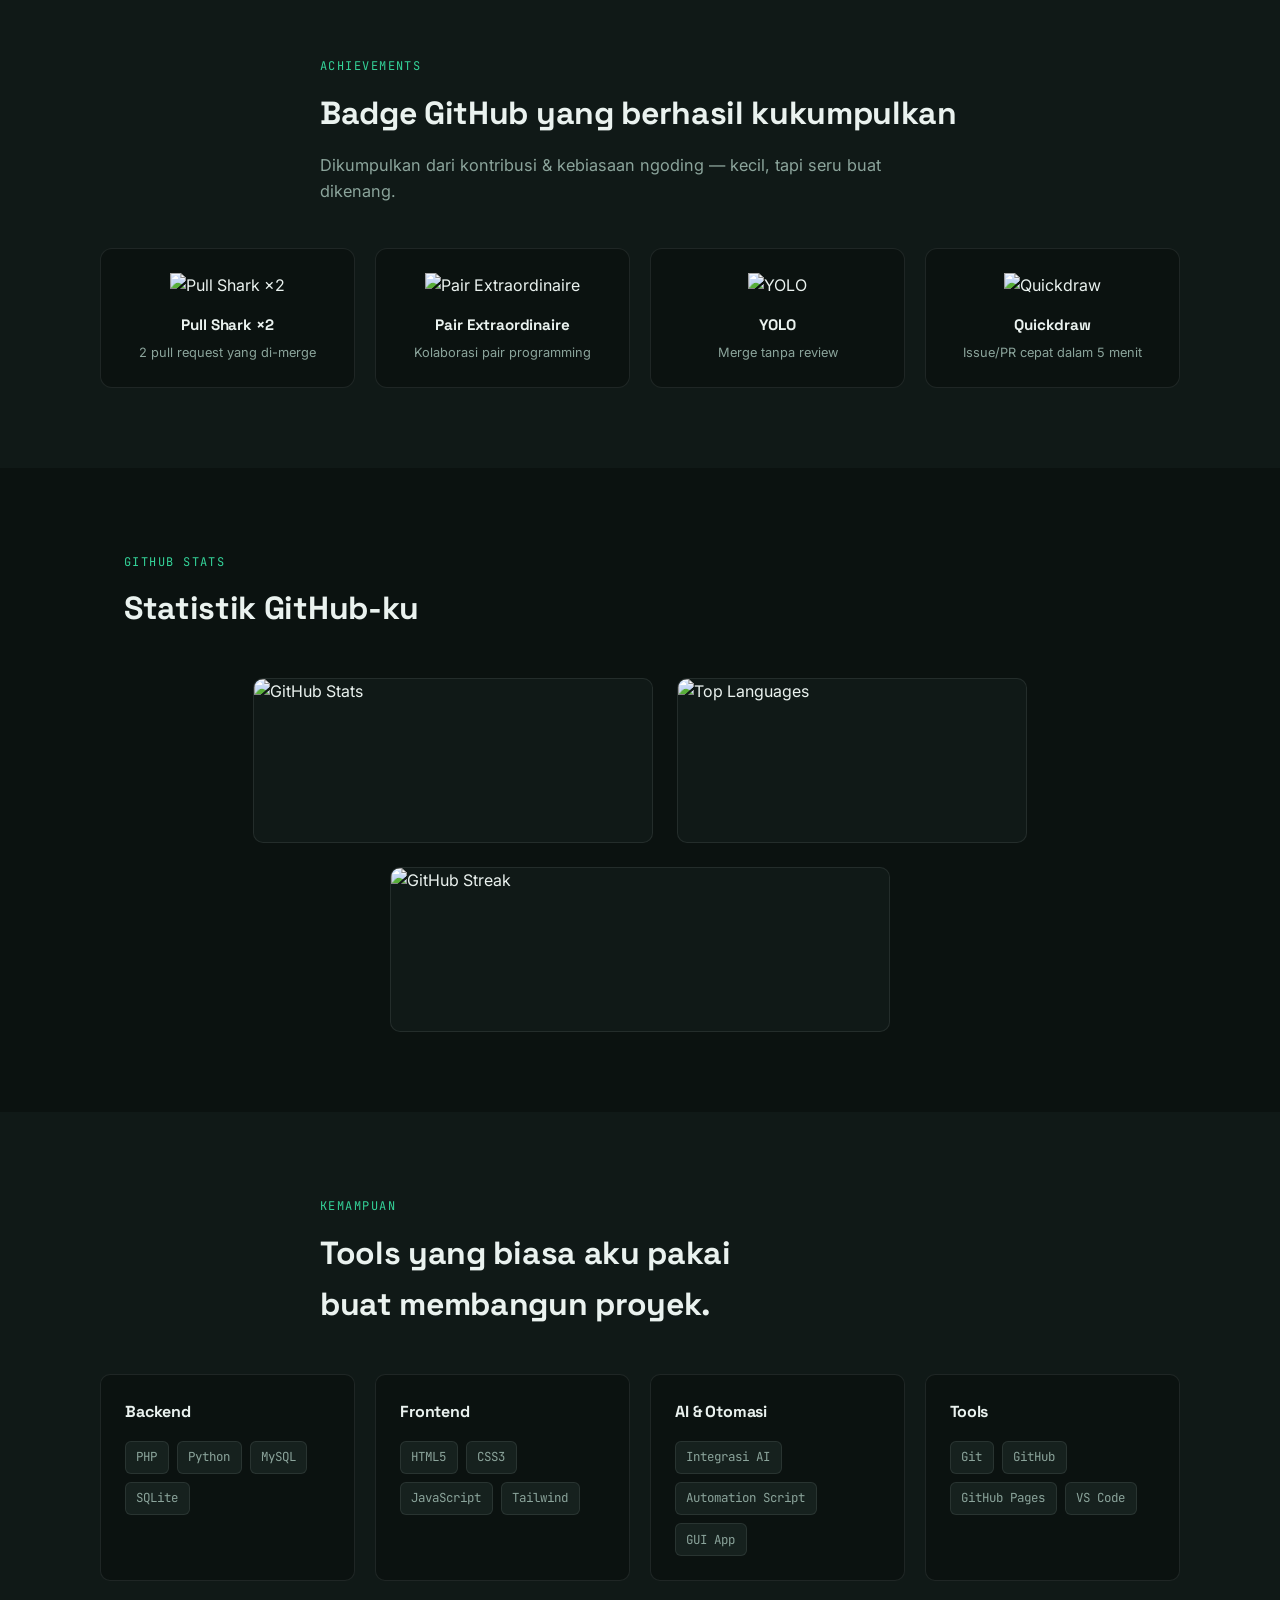
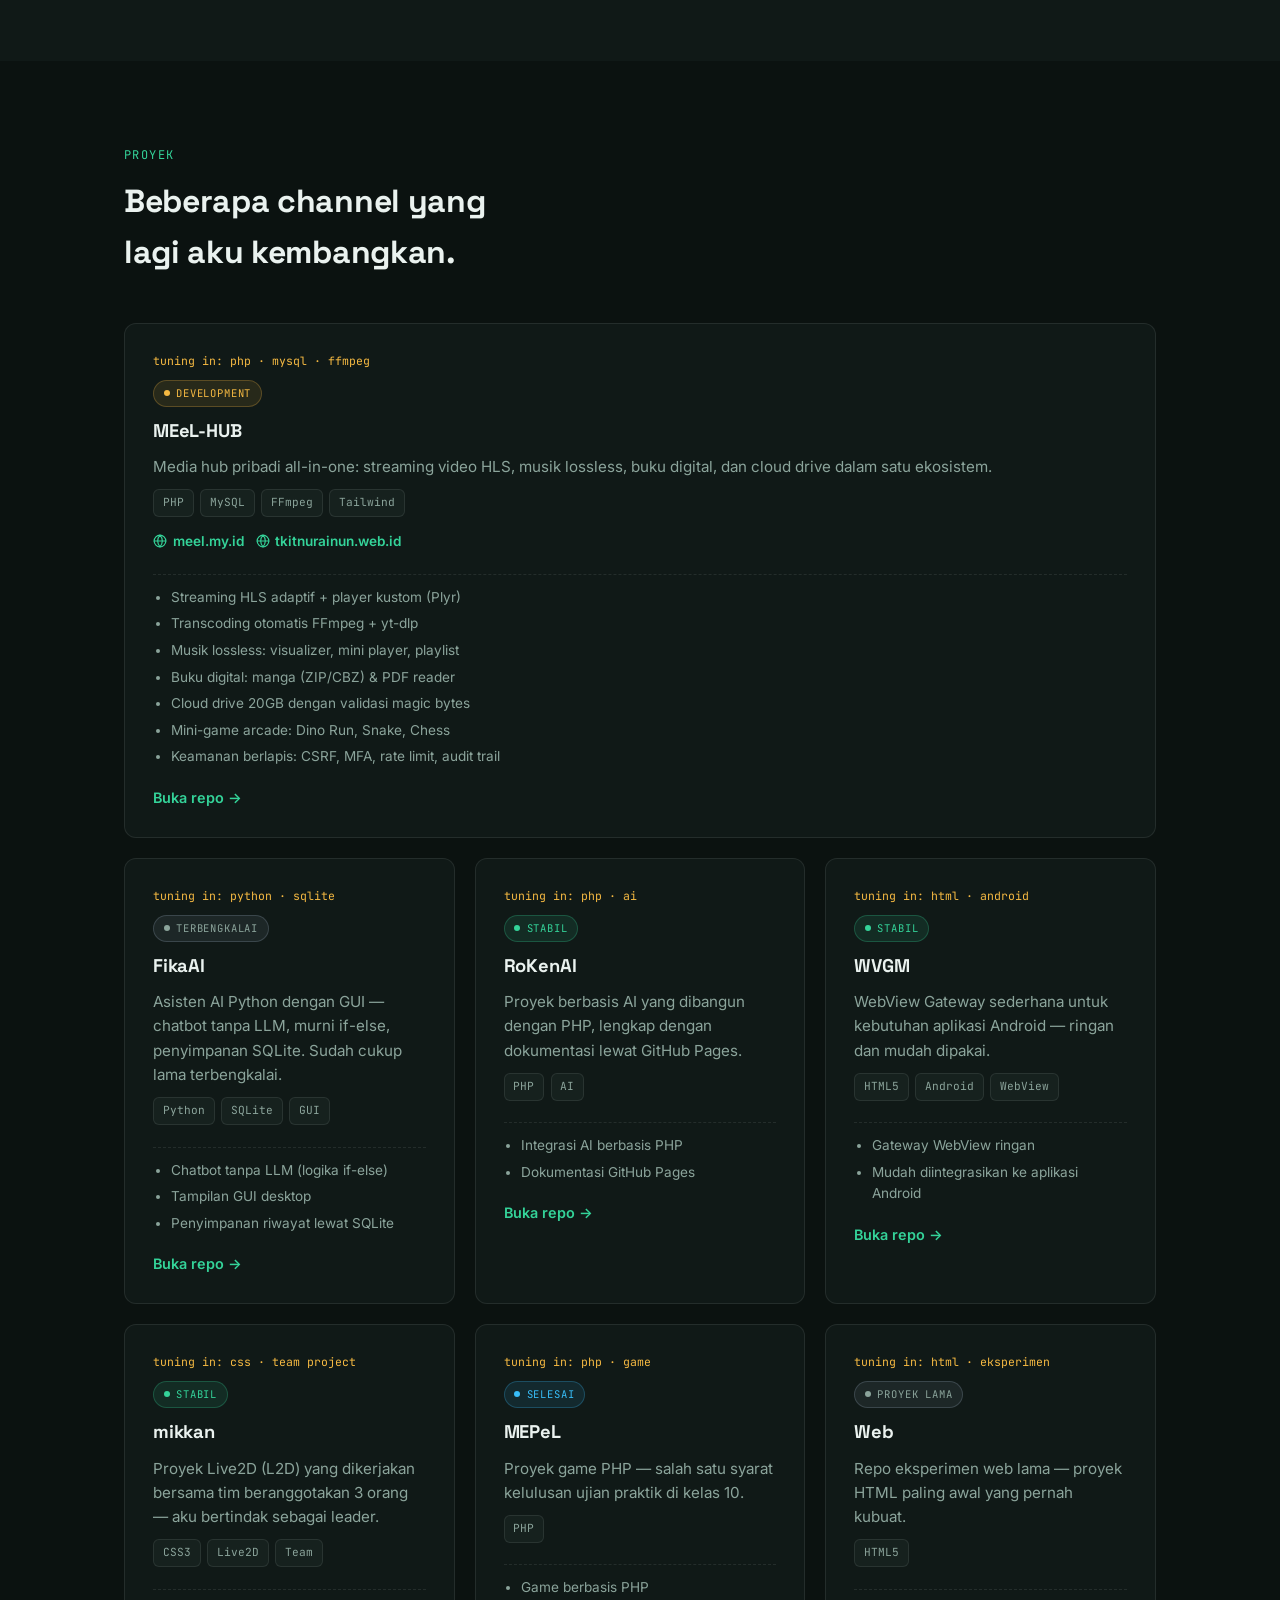
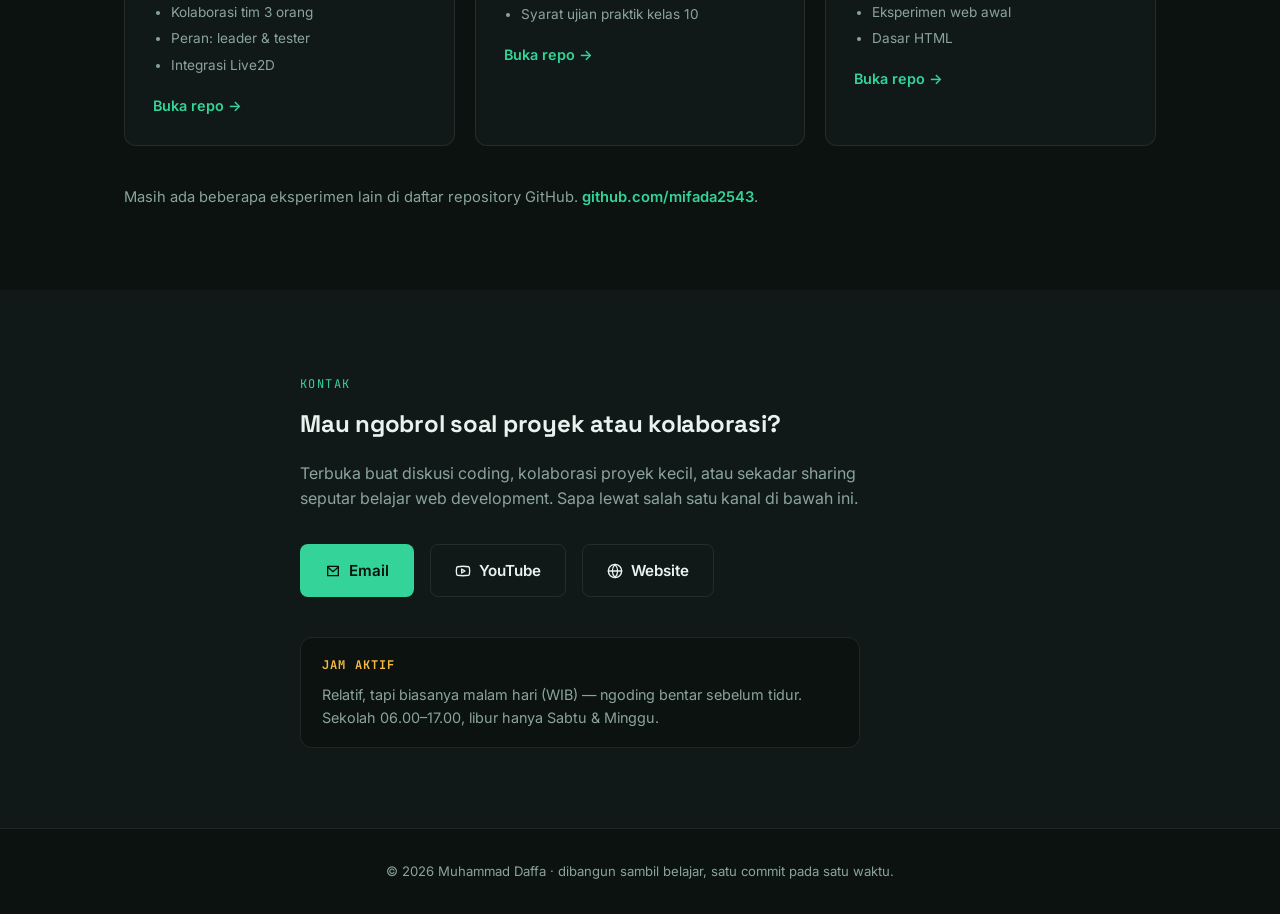
==== commit 71bf847f: "update" ====
--- a/index.html
+++ b/index.html
@@ -8,13 +8,14 @@
   <meta property="og:title" content="Muhammad Daffa | Portofolio" data-i18n="meta.title" />
   <meta property="og:description" content="Pelajar & pemula yang belajar lewat proyek nyata." data-i18n="meta.description" />
   <meta property="og:type" content="website" />
-  <meta property="og:image" content="MEeL.png" />
+  <meta property="og:image" content="https://mifada2543.github.io/mifada2543/MEeL.png" />
   <title data-i18n="meta.title">Portofolio | Muhammad Daffa</title>
   <link rel="icon" href="MEeL.png" type="image/png" />
   <link rel="preconnect" href="https://fonts.googleapis.com" />
   <link rel="preconnect" href="https://fonts.gstatic.com" crossorigin />
-  <link href="https://fonts.googleapis.com/css2?family=Space+Grotesk:wght@500;600;700&family=Inter:wght@400;500;600&family=JetBrains+Mono:wght@400;500&display=swap" rel="stylesheet" />
-  <link rel="stylesheet" href="style.css" />
+  <link href="https://fonts.googleapis.com/css2?family=Space+Grotesk:wght@500;600;700&family=Inter:wght@400;500;600&family=JetBrains+Mono:wght@400;500&display=swap" rel="stylesheet" media="print" onload="this.media='all'" />
+  <noscript><link href="https://fonts.googleapis.com/css2?family=Space+Grotesk:wght@500;600;700&family=Inter:wght@400;500;600&family=JetBrains+Mono:wght@400;500&display=swap" rel="stylesheet" /></noscript>
+  <link rel="stylesheet" href="style.min.css" />
 </head>
 
 <body>
@@ -49,7 +50,7 @@
       </div>
 
       <div class="nav__right">
-        <button id="lang-btn" class="lang-btn" aria-label="Switch language">EN</button>
+        <button id="lang-btn" class="lang-btn" aria-label="EN — switch language">EN</button>
         <a href="#contact" class="btn btn--sm btn--primary nav__cta" data-i18n="nav.cta">Hubungi saya</a>
         <button id="mobile-btn" class="nav__toggle" aria-label="Buka menu" aria-expanded="false" aria-controls="mobile-menu">
           <svg id="menu-icon-open" viewBox="0 0 24 24" width="22" height="22" fill="none" stroke="currentColor" stroke-width="2" stroke-linecap="round" aria-hidden="true"><path d="M4 6h16M4 12h16M4 18h16"/></svg>
@@ -85,7 +86,7 @@
           <span data-i18n="nav.contact">Kontak</span>
         </a>
         <div class="nav__mobile-lang">
-          <button id="lang-btn-mobile" class="lang-btn" aria-label="Switch language">EN</button>
+          <button id="lang-btn-mobile" class="lang-btn" aria-label="EN — switch language">EN</button>
         </div>
       </div>
     </div>
@@ -102,7 +103,7 @@
         </p>
 
         <h1 class="hero__title reveal">
-          <span class="hero-outline" style="display:block;font-size:0.5em;font-style:italic;font-weight:300;color:transparent;-webkit-text-stroke:1px rgba(234,242,239,0.16)">mifada2543</span>
+          <span class="hero-outline" aria-hidden="true" style="display:block;font-size:0.5em;font-style:italic;font-weight:300;color:transparent;-webkit-text-stroke:1px rgba(234,242,239,0.55)">mifada2543</span>
           <span class="accent" data-i18n="hero.name1">MUHAMMAD</span><br />
           <span data-i18n="hero.name2">DAFFA</span>
         </h1>
@@ -275,7 +276,7 @@
     <p data-i18n="footer">© 2026 Muhammad Daffa · dibangun sambil belajar, satu commit pada satu waktu.</p>
   </footer>
 
-  <script src="portfolio-data.js"></script>
-  <script src="script.js"></script>
+  <script src="portfolio-data.min.js"></script>
+  <script src="script.min.js"></script>
 </body>
 </html>
--- a/style.min.css
+++ b/style.min.css
@@ -0,0 +1 @@
+:root{color-scheme:dark;--ink: #0b1210;--panel: #101917;--panel-2: #16211e;--line: rgba(234, 242, 239, .09);--text: #eaf2ef;--muted: #8ba49b;--emerald: #34d399;--emerald-dim: #1f8f6d;--amber: #f5b942;--sky: #38bdf8;--violet: #a78bfa;--font-display: "Space Grotesk", sans-serif;--font-body: "Inter", sans-serif;--font-mono: "JetBrains Mono", monospace;--container: 1080px;--nav-h: 64px}*,*:before,*:after{box-sizing:border-box}html{scroll-behavior:smooth;overflow-x:hidden}body{margin:0;background:var(--ink);color:var(--text);font-family:var(--font-body);line-height:1.6;-webkit-font-smoothing:antialiased}a{color:inherit;text-decoration:none}h1,h2,h3{font-family:var(--font-display);font-weight:700;letter-spacing:-.01em;margin:0;text-wrap:balance}p{margin:0}button{font-family:inherit}img{max-width:100%}::selection{background:var(--emerald-dim);color:#05130f}:focus-visible{outline:2px solid var(--emerald);outline-offset:3px;border-radius:4px}.skip-link{position:absolute;left:-999px;top:.75rem;z-index:500;padding:.6rem 1rem;background:var(--emerald);color:#05130f;font-weight:600;border-radius:8px}.skip-link:focus-visible{left:.75rem}[id]{scroll-margin-top:calc(var(--nav-h) + 24px)}#scroll-progress{position:fixed;top:0;left:0;height:3px;width:100%;z-index:600;background:linear-gradient(90deg,var(--emerald-dim),var(--emerald),var(--amber));transform:scaleX(0);transform-origin:left;will-change:transform}#section-label{position:fixed;bottom:28px;left:50%;transform:translate(-50%) translateY(14px);z-index:550;font-family:var(--font-mono);font-size:.7rem;letter-spacing:.18em;text-transform:uppercase;color:var(--emerald);background:#0b1210d9;border:1px solid var(--line);border-radius:999px;padding:.5rem 1.1rem;opacity:0;pointer-events:none;transition:opacity .35s ease,transform .35s ease;backdrop-filter:blur(10px)}#section-label.visible{opacity:1;transform:translate(-50%) translateY(0)}#transition-overlay{position:fixed;inset:0;z-index:700;pointer-events:none;display:flex;flex-direction:column}.overlay-slice{flex:1;background:var(--panel-2);transform:scaleY(0)}@keyframes slice-in{0%{transform:scaleY(0);transform-origin:bottom}to{transform:scaleY(1);transform-origin:bottom}}@keyframes slice-out{0%{transform:scaleY(1);transform-origin:top}to{transform:scaleY(0);transform-origin:top}}.slice-in{animation:slice-in .32s cubic-bezier(.77,0,.18,1) forwards}.slice-out{animation:slice-out .42s cubic-bezier(.77,0,.18,1) forwards}.nav{position:fixed;top:0;width:100%;z-index:400;background:#0b1210d1;backdrop-filter:blur(12px);-webkit-backdrop-filter:blur(12px);border-bottom:1px solid var(--line);transition:box-shadow .3s ease}.nav.scrolled{box-shadow:0 10px 30px -18px #000000b3}.nav__inner{max-width:var(--container);margin:0 auto;padding:0 1.5rem;height:var(--nav-h);display:flex;align-items:center;justify-content:space-between;gap:1.25rem}.brand{display:flex;align-items:center;gap:.6rem;font-family:var(--font-display);font-weight:700;font-size:1.05rem}.brand img{width:28px;height:28px;border-radius:8px}.nav__links{display:none;gap:1.75rem;font-size:.9rem;font-weight:500}.nav__links a{position:relative;color:var(--muted);padding-bottom:3px;transition:color .25s ease}.nav__links a:after{content:"";position:absolute;bottom:0;left:50%;width:0;height:2px;background:var(--emerald);border-radius:2px;transition:width .28s ease,left .28s ease}.nav__links a:hover,.nav__links a.active{color:var(--text)}.nav__links a:hover:after,.nav__links a.active:after{width:100%;left:0}.nav__right{display:flex;align-items:center;gap:.75rem}.lang-btn{display:inline-flex;align-items:center;justify-content:center;height:36px;padding:0 .8rem;font-family:var(--font-mono);font-size:.72rem;font-weight:500;letter-spacing:.08em;color:var(--emerald);background:var(--panel);border:1px solid var(--line);border-radius:8px;cursor:pointer;touch-action:manipulation;-webkit-tap-highlight-color:transparent;transition:border-color .25s ease,background .25s ease}.lang-btn:hover{border-color:var(--emerald-dim);background:var(--panel-2)}.nav__cta{display:none}.nav__toggle{display:inline-flex;align-items:center;justify-content:center;width:42px;height:42px;background:none;border:1px solid var(--line);border-radius:10px;color:var(--text);cursor:pointer;padding:0;touch-action:manipulation;-webkit-tap-highlight-color:transparent;transition:border-color .25s ease,background .25s ease}.nav__toggle:hover{border-color:var(--emerald);background:var(--panel)}.nav__mobile{position:absolute;top:var(--nav-h);left:0;right:0;display:grid;grid-template-rows:0fr;visibility:hidden;background:#0b1210f7;border-bottom:1px solid var(--line);backdrop-filter:blur(14px);transition:grid-template-rows .4s cubic-bezier(.16,1,.3,1),visibility 0s .4s;overflow:hidden}.nav__mobile.open{grid-template-rows:1fr;visibility:visible;transition:grid-template-rows .4s cubic-bezier(.16,1,.3,1)}.nav__mobile-inner{overflow:hidden}.nav__mobile a{display:flex;align-items:center;gap:.85rem;padding:.95rem 1.5rem;border-bottom:1px solid var(--line);color:var(--muted);font-size:.95rem;font-weight:500;transition:color .2s ease,background .2s ease}.nav__mobile a:hover,.nav__mobile a.active{color:var(--emerald);background:var(--panel)}.nav__mobile svg{flex-shrink:0;color:var(--emerald)}.nav__mobile-lang{display:flex;align-items:center;gap:.75rem;padding:.95rem 1.5rem;color:var(--muted);font-size:.9rem;font-weight:500}@media(min-width:980px){.nav__links{display:flex}.nav__cta{display:inline-flex}.nav__toggle,.nav__mobile{display:none}}.btn{display:inline-flex;align-items:center;justify-content:center;gap:.5rem;padding:.85rem 1.5rem;border-radius:8px;font-family:var(--font-body);font-weight:600;font-size:.95rem;border:1px solid transparent;white-space:nowrap;cursor:pointer;touch-action:manipulation;-webkit-tap-highlight-color:transparent;transition:transform .15s ease,background .2s ease,border-color .2s ease,color .2s ease}.btn--primary{background:var(--emerald);color:#05130f}.btn--primary:hover{transform:translateY(-2px);background:#4fe0ad}.btn--ghost{border-color:var(--line);color:var(--text)}.btn--ghost:hover{transform:translateY(-2px);border-color:var(--emerald);color:var(--emerald)}.btn--sm{padding:.55rem 1.1rem;font-size:.85rem}.eyebrow{display:inline-flex;align-items:center;gap:.5rem;font-family:var(--font-mono);font-size:.8rem;color:var(--muted)}.eyebrow--plain{text-transform:uppercase;font-size:.75rem;letter-spacing:.12em;color:var(--emerald)}.dot{width:8px;height:8px;border-radius:50%;background:var(--emerald);box-shadow:0 0 #34d39999;animation:pulse 2.2s infinite;flex-shrink:0}@keyframes pulse{0%{box-shadow:0 0 #34d39980}70%{box-shadow:0 0 0 8px #34d39900}to{box-shadow:0 0 #34d39900}}.hero{max-width:var(--container);margin:0 auto;padding:8.5rem 1.5rem 5rem;display:grid;grid-template-columns:1fr;gap:3rem;align-items:center;position:relative}.hero__title{font-size:clamp(2.4rem,6vw,3.8rem);line-height:1.04;margin:1.25rem 0 .75rem;letter-spacing:-.02em}.accent{color:var(--emerald)}.hero__role{font-family:var(--font-mono);font-size:.8rem;letter-spacing:.1em;text-transform:uppercase;color:var(--muted)}.hero__quote{margin:1.5rem 0 1.25rem;padding-left:1rem;border-left:2px solid var(--emerald-dim);color:var(--muted);font-style:italic;font-size:.95rem;max-width:52ch}.hero__bio{max-width:46ch;color:var(--muted);font-size:1.02rem}.hero__actions{display:flex;gap:1rem;margin-top:2rem;flex-wrap:wrap}.hero__panel{display:flex;justify-content:center}.hero__photo{display:flex;flex-direction:column;align-items:center;gap:.75rem;margin-bottom:2rem}.hero__photo-frame{width:120px;height:120px;border-radius:50%;border:2px dashed var(--emerald-dim);display:flex;align-items:center;justify-content:center;color:var(--emerald-dim);background:var(--panel);transition:border-color .3s ease,transform .3s ease}.hero__photo-frame:hover{border-color:var(--emerald);transform:translateY(-3px)}.hero__photo-img{width:100%;height:100%;border-radius:50%;object-fit:cover;display:block}.hero__photo-note{font-family:var(--font-mono);font-size:.68rem;letter-spacing:.14em;text-transform:uppercase;color:var(--muted)}.panel{width:100%;max-width:420px;background:var(--panel);border:1px solid var(--line);border-radius:12px;overflow:hidden;box-shadow:0 30px 60px -30px #0009}.panel__bar{display:flex;align-items:center;gap:.4rem;padding:.7rem .9rem;background:var(--panel-2);border-bottom:1px solid var(--line)}.panel__dot{width:9px;height:9px;border-radius:50%;display:inline-block}.panel__label{margin-left:.6rem;font-family:var(--font-mono);font-size:.75rem;color:var(--muted)}.panel__body{padding:1.25rem 1.1rem;font-family:var(--font-mono);font-size:.85rem}.panel__body p{margin-bottom:.6rem}.tk-key{color:var(--emerald);margin-right:.4rem}.tk-out{color:var(--muted);margin-bottom:1rem!important}.tk-cursor{margin-bottom:0!important}.blink{animation:blink 1s step-end infinite;color:var(--emerald)}@keyframes blink{50%{opacity:0}}@media(min-width:900px){.hero{grid-template-columns:1.15fr .85fr;padding-top:10rem}}.ticker{border-top:1px solid var(--line);border-bottom:1px solid var(--line);background:var(--panel);overflow:hidden;padding:.9rem 0}.ticker__track{display:flex;width:max-content;animation:ticker 30s linear infinite}.ticker__track:hover{animation-play-state:paused}.ticker__item{display:inline-flex;align-items:center;gap:1rem;padding:0 1.5rem;font-family:var(--font-mono);font-size:.75rem;letter-spacing:.1em;text-transform:uppercase;color:var(--muted);white-space:nowrap}.ticker__item:before{content:"";width:5px;height:5px;border-radius:50%;background:var(--emerald)}@keyframes ticker{0%{transform:translate(0)}to{transform:translate(-50%)}}.section{max-width:var(--container);margin:0 auto;padding:5rem 1.5rem}.section--tint{max-width:none;background:var(--panel)}.section--tint>*{max-width:var(--container);margin-left:auto;margin-right:auto}.section__head{max-width:640px;margin-bottom:2.75rem}.section__head h2{font-size:clamp(1.5rem,3vw,2rem);margin-top:.6rem}.about__head{display:grid;grid-template-columns:1fr;gap:2.5rem;align-items:start;margin-bottom:2.5rem}.about__left{display:flex;flex-direction:column;gap:1.25rem;min-width:0}.about__left .section__head{margin-bottom:0}.about__text{color:var(--muted);max-width:60ch;font-size:1.02rem}.about__text p+p{margin-top:1rem}.about__quote{margin-top:1.5rem;color:var(--emerald);font-family:var(--font-display);font-weight:600;font-size:1.05rem}.about__role{margin-top:1.25rem;font-size:.9rem;color:var(--muted)}.about__role strong{color:var(--text)}@media(min-width:900px){.about__head{grid-template-columns:1.15fr 1fr}}.stats{margin-top:0;min-width:0}.stats__title{font-family:var(--font-mono);font-size:.78rem;letter-spacing:.06em;color:var(--muted);margin-bottom:1.1rem}.stats__grid{display:grid;grid-template-columns:repeat(2,1fr);gap:1rem}.stat{display:flex;flex-direction:column;align-items:flex-start;gap:.4rem;padding:1.4rem 1.2rem;background:var(--panel);border:1px solid var(--line);border-radius:12px;color:var(--text);text-align:left;cursor:pointer;touch-action:manipulation;-webkit-tap-highlight-color:transparent;transition:transform .2s ease,border-color .25s ease,background .25s ease}.stat:hover{transform:translateY(-3px);border-color:var(--emerald-dim);background:var(--panel-2)}.stat[aria-expanded=true]{border-color:var(--emerald)}.stat__num{font-family:var(--font-display);font-size:1.6rem;color:var(--emerald)}.stat__label{font-size:.82rem;color:var(--muted)}.stat__row{display:flex;align-items:center;justify-content:space-between;width:100%;gap:.75rem}.stat__chevron{color:var(--muted);flex-shrink:0;transition:transform .3s ease}.stat[aria-expanded=true] .stat__chevron{transform:rotate(180deg);color:var(--emerald)}.stat-panels{margin-top:1rem}.stat-panel{display:grid;grid-template-rows:0fr;opacity:0;transition:grid-template-rows .45s cubic-bezier(.16,1,.3,1),opacity .3s ease}.stat-panel.open{grid-template-rows:1fr;opacity:1}.stat-panel__inner{overflow:hidden}.stat-panel__card{background:var(--panel);border:1px solid var(--line);border-radius:12px;padding:1.5rem 1.75rem;margin-bottom:.5rem}.stat-panel__card h3{font-family:var(--font-mono);font-size:.8rem;letter-spacing:.08em;text-transform:uppercase;color:var(--amber);margin-bottom:.9rem}.stat-panel__card p{color:var(--muted);font-size:.95rem;max-width:72ch}.stat-list{list-style:none;margin:.4rem 0 0;padding:0}.stat-list li{padding:.45rem 0;border-bottom:1px solid var(--line);display:flex;gap:.75rem;align-items:baseline;font-size:.95rem}.stat-list li:last-child{border-bottom:none}.stat-list .proj-name{font-weight:600;color:var(--text)}.stat-list .proj-desc{color:var(--muted);font-size:.88rem}.stat-list a{color:var(--emerald);font-weight:600}.stat-list a:hover{text-decoration:underline}.achv__grid{display:grid;grid-template-columns:repeat(2,1fr);gap:1.25rem}@media(min-width:700px){.achv__grid{grid-template-columns:repeat(4,1fr)}}.achv{border:1px solid var(--line);border-radius:12px;padding:1.5rem 1.25rem;background:var(--ink);text-align:center;transition:transform .2s ease,border-color .25s ease}.achv:hover{transform:translateY(-3px);border-color:var(--emerald-dim)}.achv img{width:64px;height:64px;margin-bottom:.9rem}.achv h3{font-size:.95rem;margin-bottom:.35rem}.achv p{color:var(--muted);font-size:.8rem}.ghstats{display:grid;grid-template-columns:1fr;gap:1.5rem;justify-items:center;margin-top:2.5rem}.ghstats__row{display:flex;flex-wrap:wrap;gap:1.5rem;justify-content:center;align-items:center}.ghstats img{border-radius:10px;border:1px solid var(--line);background:var(--panel);max-height:190px}@media(max-width:700px){.ghstats img{max-height:none;width:100%;height:auto}}.skills__grid{display:grid;gap:1.25rem;grid-template-columns:1fr}.skill{border:1px solid var(--line);border-radius:10px;padding:1.5rem;background:var(--ink);transition:transform .2s ease,border-color .25s ease}.skill:hover{transform:translateY(-3px);border-color:var(--emerald-dim)}.skill h3{font-size:1rem;margin-bottom:1rem}.skill__tags{display:flex;flex-wrap:wrap;gap:.5rem}.skill__tags span{font-family:var(--font-mono);font-size:.78rem;padding:.35rem .65rem;border-radius:6px;background:var(--panel-2);color:var(--muted);border:1px solid var(--line);transition:color .2s ease,border-color .2s ease}.skill__tags span:hover{color:var(--emerald);border-color:var(--emerald-dim)}@media(min-width:700px){.skills__grid{grid-template-columns:repeat(2,1fr)}}@media(min-width:1000px){.skills__grid{grid-template-columns:repeat(4,1fr)}}.projects__grid{display:grid;gap:1.25rem;grid-template-columns:1fr}.project{position:relative;border:1px solid var(--line);border-radius:12px;padding:1.75rem;background:var(--panel);display:flex;flex-direction:column;gap:.6rem;overflow:hidden;transition:transform .25s ease,border-color .3s ease}.project:before{content:"";position:absolute;inset:0;background:radial-gradient(500px at 20% 0%,var(--glow, rgba(52, 211, 153, .12)),transparent 60%);opacity:0;transition:opacity .45s ease;pointer-events:none}.project:hover{transform:translateY(-4px)}.project:hover:before{opacity:1}.project__tune{font-family:var(--font-mono);font-size:.72rem;color:var(--amber);position:relative}.project__status{position:relative;display:inline-flex;align-items:center;gap:.4rem;align-self:flex-start;font-family:var(--font-mono);font-size:.66rem;letter-spacing:.08em;text-transform:uppercase;padding:.25rem .6rem;border-radius:999px}.project__status:before{content:"";width:6px;height:6px;border-radius:50%;background:currentColor}.project__status--dev{color:var(--amber);background:#f5b9421a;border:1px solid rgba(245,185,66,.25)}.project__status--stable{color:var(--emerald);background:#34d3991a;border:1px solid rgba(52,211,153,.25)}.project__status--done{color:var(--sky);background:#38bdf81a;border:1px solid rgba(56,189,248,.25)}.project__status--old,.project__status--archived{color:var(--muted);background:#94a3b81a;border:1px solid rgba(148,163,184,.25)}.project h3{font-size:1.15rem;position:relative}.project__desc{color:var(--muted);font-size:.95rem;position:relative}.project__tech{display:flex;flex-wrap:wrap;gap:.4rem;position:relative}.project__tech span{font-family:var(--font-mono);font-size:.7rem;padding:.25rem .55rem;border-radius:6px;background:var(--panel-2);color:var(--muted);border:1px solid var(--line)}.project__demos{display:flex;flex-wrap:wrap;gap:.75rem;position:relative;margin-top:.25rem}.project__demo{display:inline-flex;align-items:center;gap:.35rem;font-size:.85rem;font-weight:600;color:var(--emerald)}.project__demo:hover{text-decoration:underline}.project__demo svg{width:14px;height:14px}.project__link{margin-top:.5rem;font-weight:600;font-size:.9rem;color:var(--emerald);width:fit-content;position:relative}.project__link:hover{text-decoration:underline}.project__features{margin-top:.75rem;padding-top:.75rem;border-top:1px dashed var(--line);position:relative}.project__features ul{margin:0;padding-left:1.1rem;display:grid;gap:.3rem}.project__features li{color:var(--muted);font-size:.85rem}.project--wide{grid-column:1 / -1}.projects__more{margin-top:2.5rem;color:var(--muted);font-size:.92rem}.projects__more a{color:var(--emerald);font-weight:600}@media(min-width:700px){.projects__grid{grid-template-columns:repeat(2,1fr)}}@media(min-width:1000px){.projects__grid{grid-template-columns:repeat(3,1fr)}}.contact{max-width:680px}.contact h2{margin-top:.6rem}.contact__body{color:var(--muted);margin:1.1rem 0 2rem;max-width:56ch}.contact__links{display:flex;gap:1rem;flex-wrap:wrap;margin-bottom:2.5rem}.contact__active{border:1px solid var(--line);border-radius:12px;padding:1.1rem 1.3rem;background:var(--ink);max-width:56ch}.contact__active h3{font-family:var(--font-mono);font-size:.75rem;letter-spacing:.1em;text-transform:uppercase;color:var(--amber);margin-bottom:.5rem}.contact__active p{color:var(--muted);font-size:.9rem}.footer{border-top:1px solid var(--line);padding:2rem 1.5rem;text-align:center;color:var(--muted);font-size:.82rem}.js .reveal{opacity:0;transform:translateY(18px);transition:opacity .6s ease,transform .6s ease}.js .reveal.is-visible{opacity:1;transform:translateY(0)}@media(prefers-reduced-motion:reduce){html{scroll-behavior:auto}*,*:before,*:after{animation-duration:.01ms!important;animation-iteration-count:1!important;transition-duration:.01ms!important}.reveal{opacity:1!important;transform:none!important}.ticker__track,.dot,.blink{animation:none!important}.overlay-slice{animation:none!important;transform:none!important}}
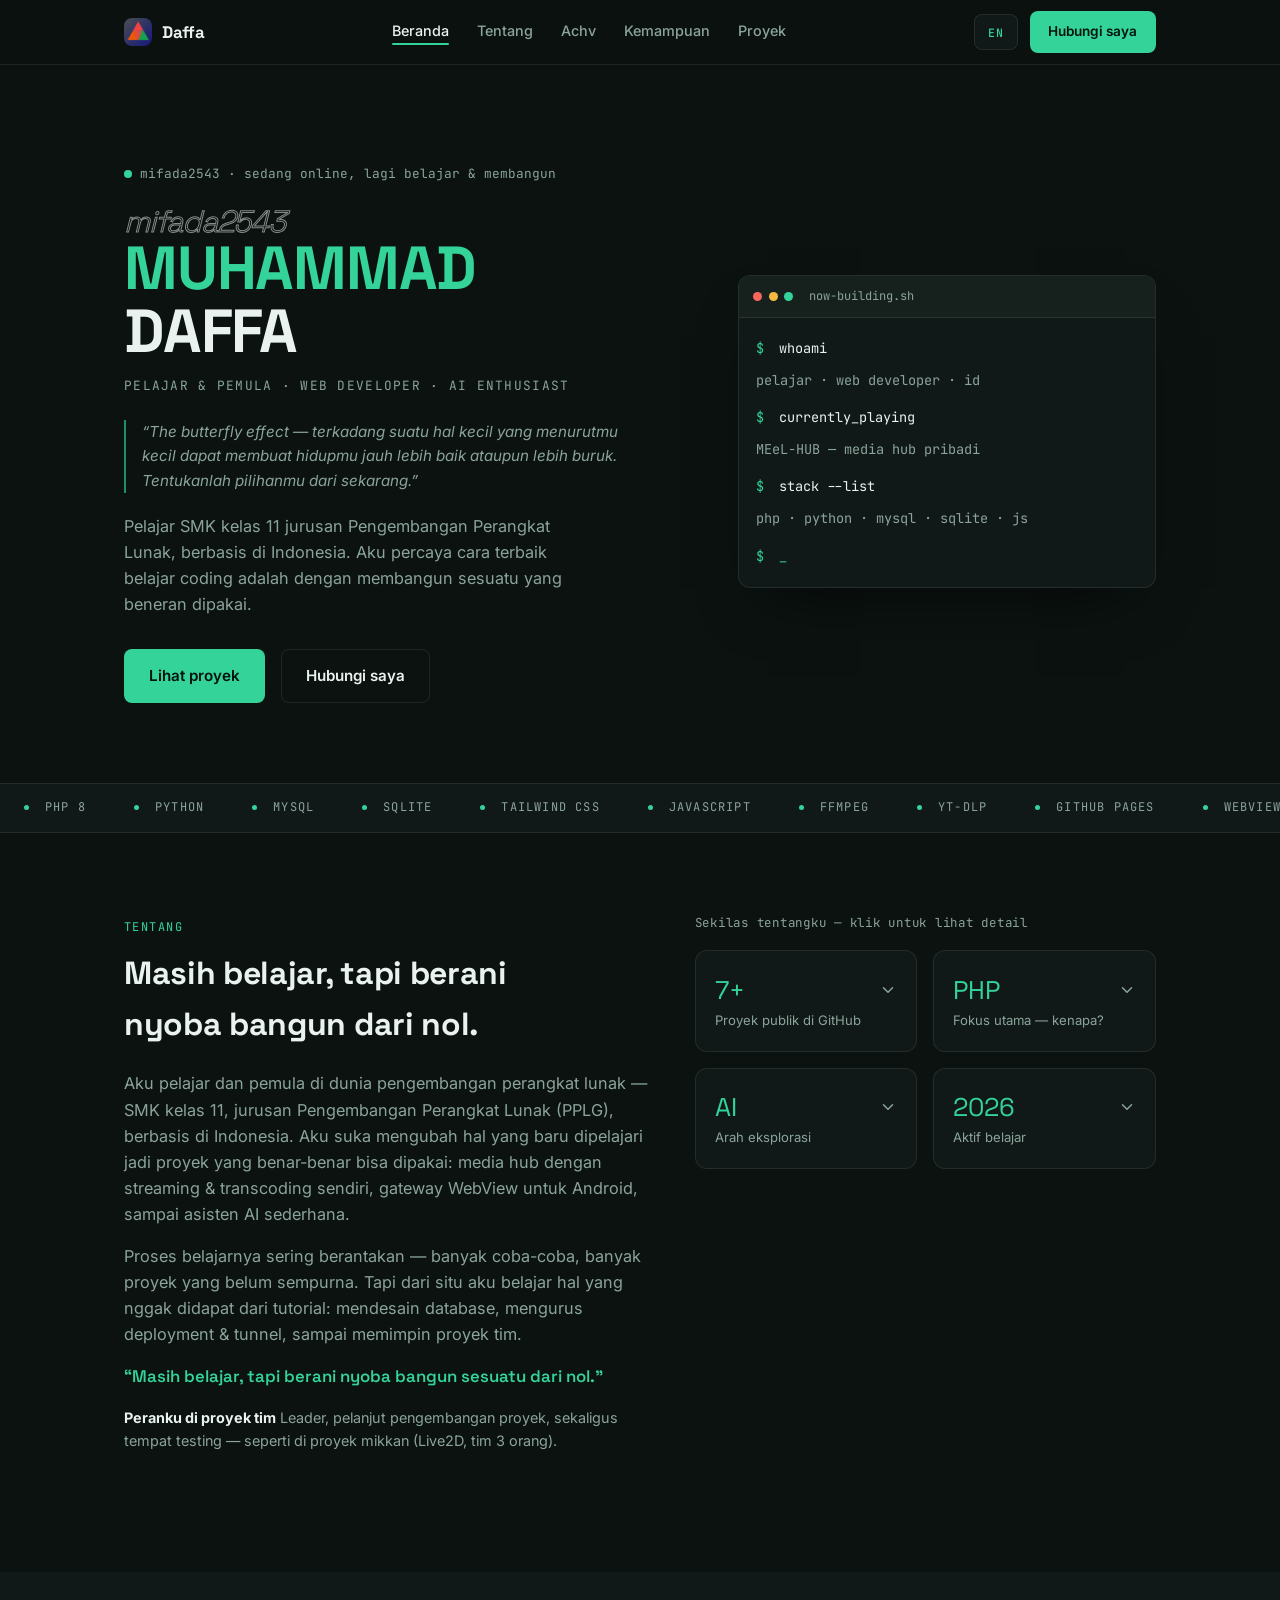
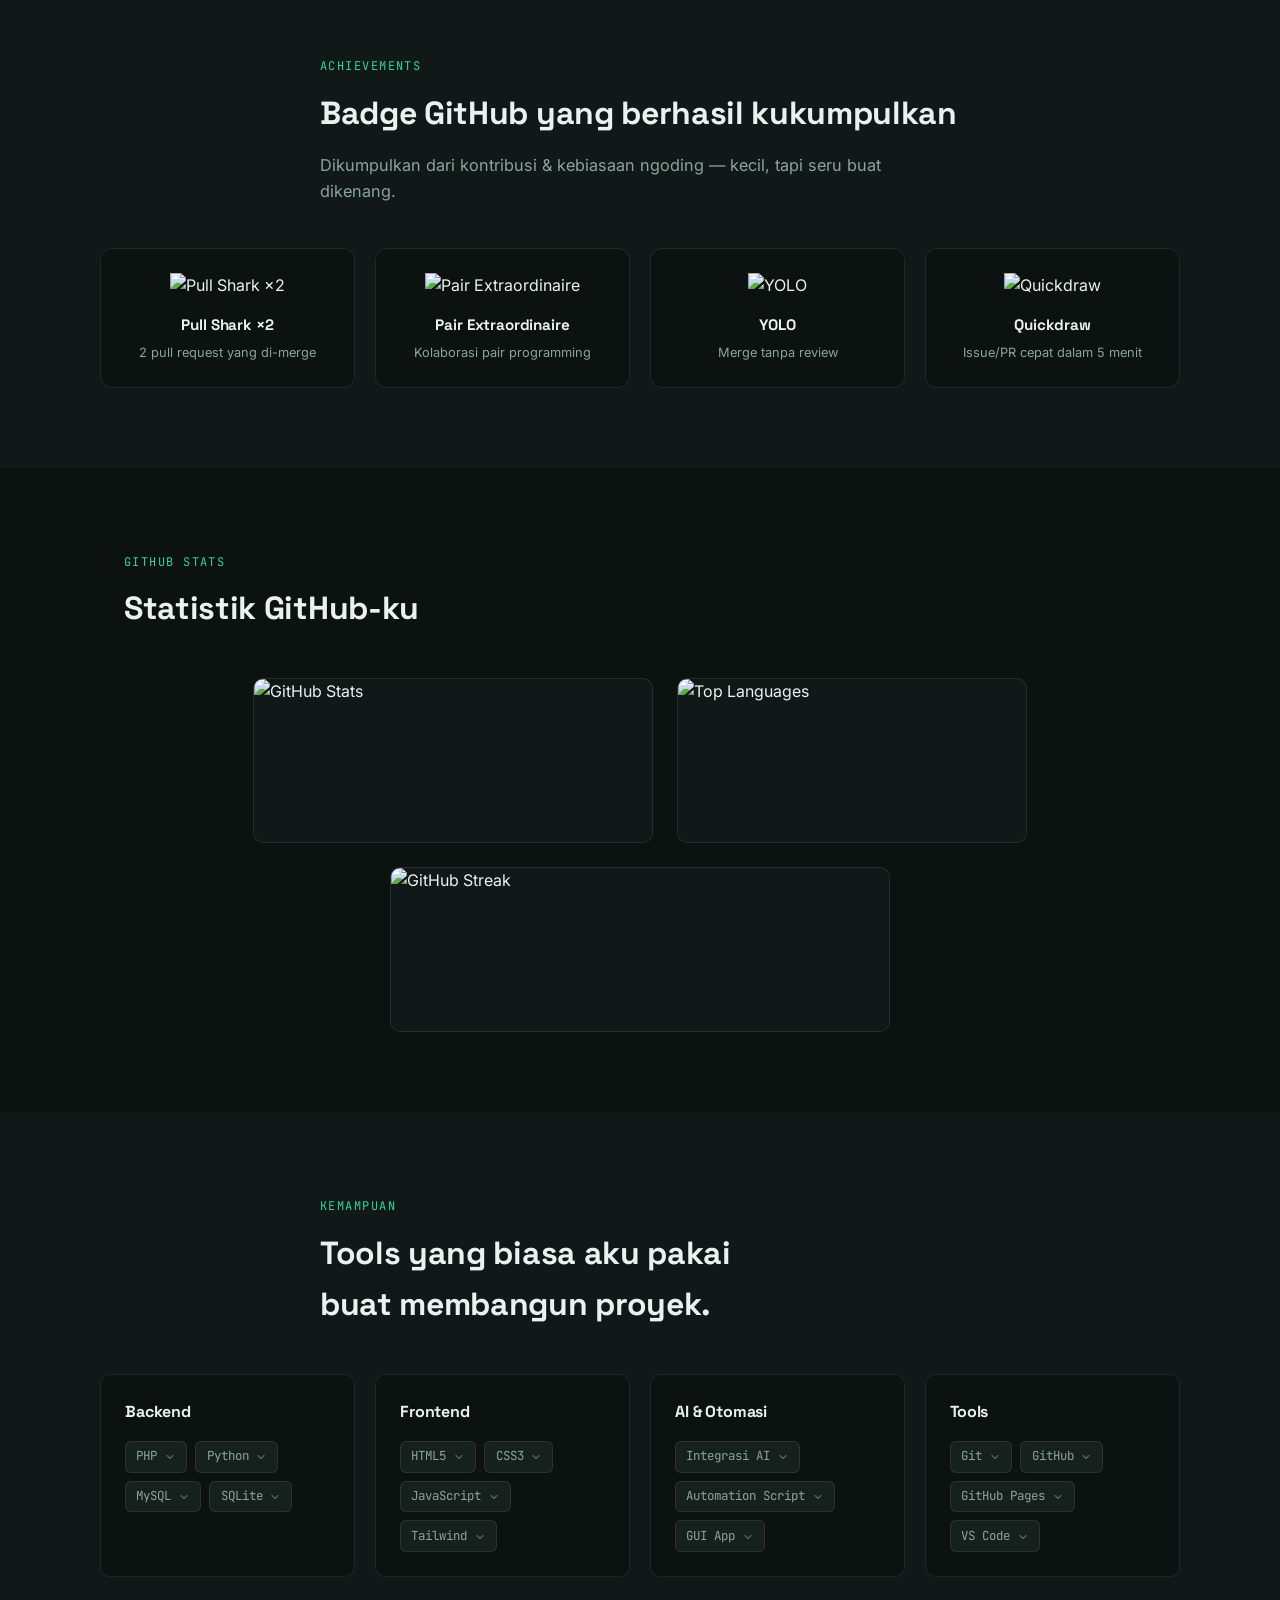
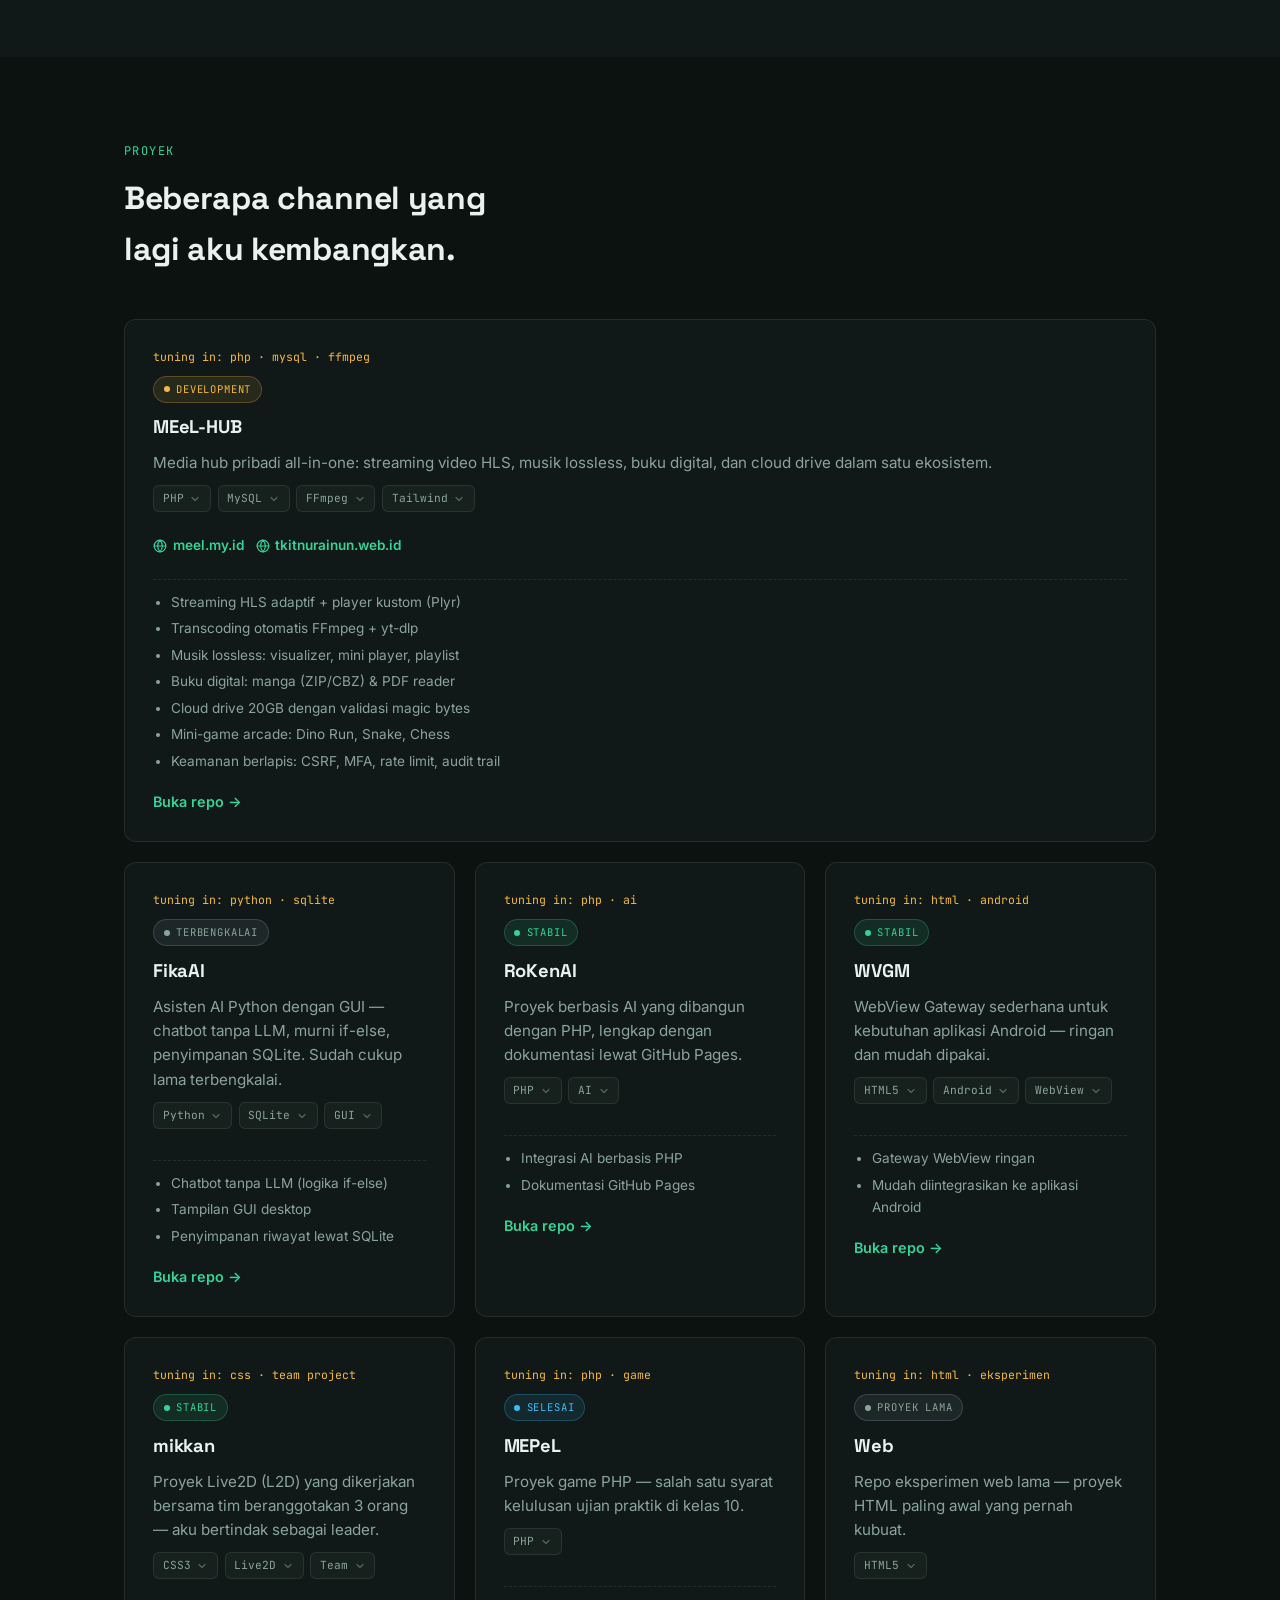
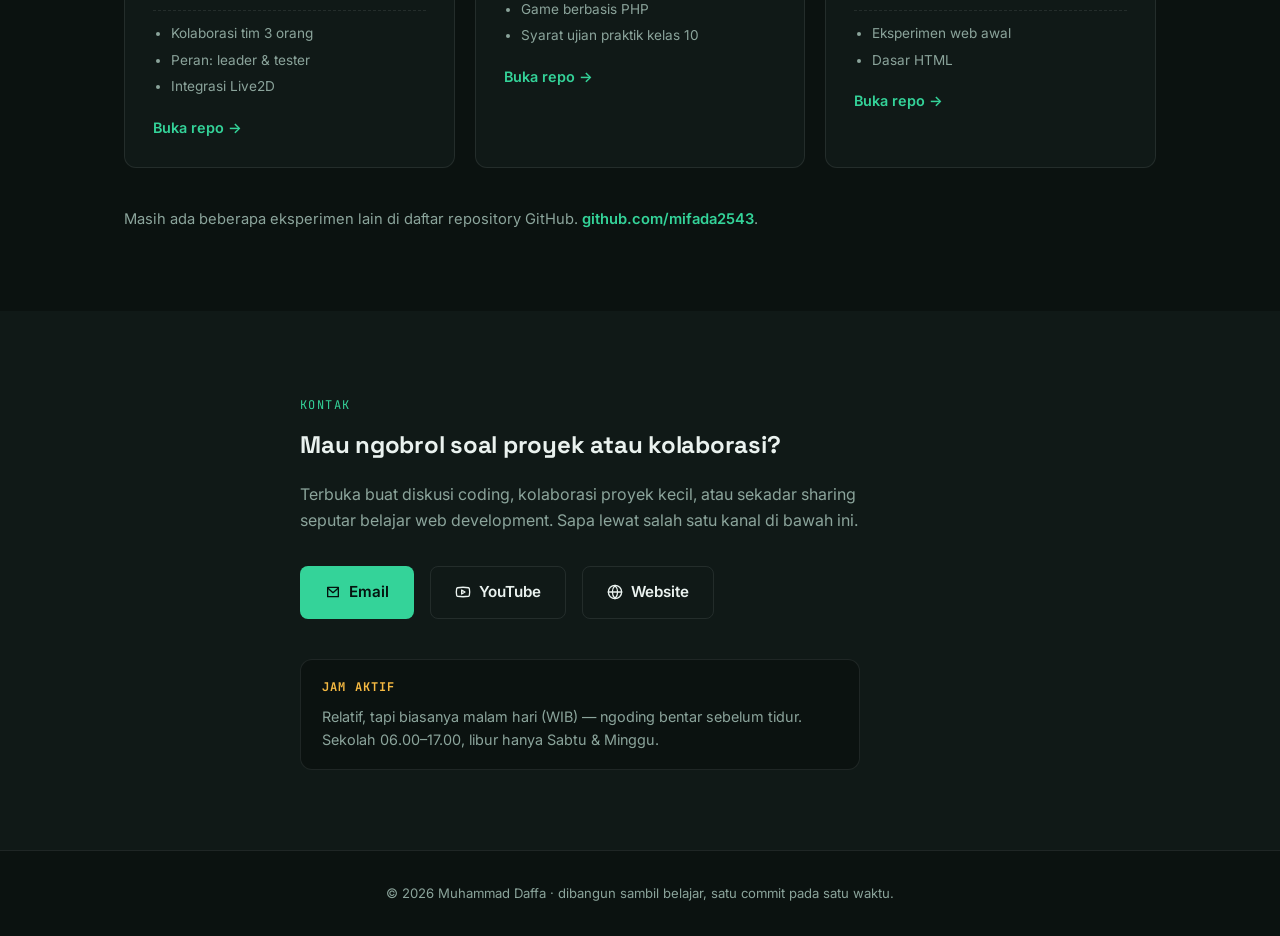
==== commit 06028be2: "update" ====
--- a/index.html
+++ b/index.html
@@ -71,7 +71,7 @@
         </a>
         <a href="#achievements" data-s="achievements">
           <svg viewBox="0 0 24 24" width="18" height="18" fill="none" stroke="currentColor" stroke-width="2" stroke-linecap="round" stroke-linejoin="round" aria-hidden="true"><path d="M8 21h8M12 17v4M7 4h10v5a5 5 0 01-10 0V4z"/><path d="M7 6H4a3 3 0 003 3M17 6h3a3 3 0 01-3 3"/></svg>
-          <span data-i18n="nav.achievements">Achv</span>
+          <span data-i18n="nav.achievements">Pencapaian</span>
         </a>
         <a href="#skills" data-s="skills">
           <svg viewBox="0 0 24 24" width="18" height="18" fill="none" stroke="currentColor" stroke-width="2" stroke-linecap="round" stroke-linejoin="round" aria-hidden="true"><path d="M12 3l9 5-9 5-9-5 9-5z"/><path d="M3 13l9 5 9-5"/></svg>
--- a/style.min.css
+++ b/style.min.css
@@ -1 +1 @@
-:root{color-scheme:dark;--ink: #0b1210;--panel: #101917;--panel-2: #16211e;--line: rgba(234, 242, 239, .09);--text: #eaf2ef;--muted: #8ba49b;--emerald: #34d399;--emerald-dim: #1f8f6d;--amber: #f5b942;--sky: #38bdf8;--violet: #a78bfa;--font-display: "Space Grotesk", sans-serif;--font-body: "Inter", sans-serif;--font-mono: "JetBrains Mono", monospace;--container: 1080px;--nav-h: 64px}*,*:before,*:after{box-sizing:border-box}html{scroll-behavior:smooth;overflow-x:hidden}body{margin:0;background:var(--ink);color:var(--text);font-family:var(--font-body);line-height:1.6;-webkit-font-smoothing:antialiased}a{color:inherit;text-decoration:none}h1,h2,h3{font-family:var(--font-display);font-weight:700;letter-spacing:-.01em;margin:0;text-wrap:balance}p{margin:0}button{font-family:inherit}img{max-width:100%}::selection{background:var(--emerald-dim);color:#05130f}:focus-visible{outline:2px solid var(--emerald);outline-offset:3px;border-radius:4px}.skip-link{position:absolute;left:-999px;top:.75rem;z-index:500;padding:.6rem 1rem;background:var(--emerald);color:#05130f;font-weight:600;border-radius:8px}.skip-link:focus-visible{left:.75rem}[id]{scroll-margin-top:calc(var(--nav-h) + 24px)}#scroll-progress{position:fixed;top:0;left:0;height:3px;width:100%;z-index:600;background:linear-gradient(90deg,var(--emerald-dim),var(--emerald),var(--amber));transform:scaleX(0);transform-origin:left;will-change:transform}#section-label{position:fixed;bottom:28px;left:50%;transform:translate(-50%) translateY(14px);z-index:550;font-family:var(--font-mono);font-size:.7rem;letter-spacing:.18em;text-transform:uppercase;color:var(--emerald);background:#0b1210d9;border:1px solid var(--line);border-radius:999px;padding:.5rem 1.1rem;opacity:0;pointer-events:none;transition:opacity .35s ease,transform .35s ease;backdrop-filter:blur(10px)}#section-label.visible{opacity:1;transform:translate(-50%) translateY(0)}#transition-overlay{position:fixed;inset:0;z-index:700;pointer-events:none;display:flex;flex-direction:column}.overlay-slice{flex:1;background:var(--panel-2);transform:scaleY(0)}@keyframes slice-in{0%{transform:scaleY(0);transform-origin:bottom}to{transform:scaleY(1);transform-origin:bottom}}@keyframes slice-out{0%{transform:scaleY(1);transform-origin:top}to{transform:scaleY(0);transform-origin:top}}.slice-in{animation:slice-in .32s cubic-bezier(.77,0,.18,1) forwards}.slice-out{animation:slice-out .42s cubic-bezier(.77,0,.18,1) forwards}.nav{position:fixed;top:0;width:100%;z-index:400;background:#0b1210d1;backdrop-filter:blur(12px);-webkit-backdrop-filter:blur(12px);border-bottom:1px solid var(--line);transition:box-shadow .3s ease}.nav.scrolled{box-shadow:0 10px 30px -18px #000000b3}.nav__inner{max-width:var(--container);margin:0 auto;padding:0 1.5rem;height:var(--nav-h);display:flex;align-items:center;justify-content:space-between;gap:1.25rem}.brand{display:flex;align-items:center;gap:.6rem;font-family:var(--font-display);font-weight:700;font-size:1.05rem}.brand img{width:28px;height:28px;border-radius:8px}.nav__links{display:none;gap:1.75rem;font-size:.9rem;font-weight:500}.nav__links a{position:relative;color:var(--muted);padding-bottom:3px;transition:color .25s ease}.nav__links a:after{content:"";position:absolute;bottom:0;left:50%;width:0;height:2px;background:var(--emerald);border-radius:2px;transition:width .28s ease,left .28s ease}.nav__links a:hover,.nav__links a.active{color:var(--text)}.nav__links a:hover:after,.nav__links a.active:after{width:100%;left:0}.nav__right{display:flex;align-items:center;gap:.75rem}.lang-btn{display:inline-flex;align-items:center;justify-content:center;height:36px;padding:0 .8rem;font-family:var(--font-mono);font-size:.72rem;font-weight:500;letter-spacing:.08em;color:var(--emerald);background:var(--panel);border:1px solid var(--line);border-radius:8px;cursor:pointer;touch-action:manipulation;-webkit-tap-highlight-color:transparent;transition:border-color .25s ease,background .25s ease}.lang-btn:hover{border-color:var(--emerald-dim);background:var(--panel-2)}.nav__cta{display:none}.nav__toggle{display:inline-flex;align-items:center;justify-content:center;width:42px;height:42px;background:none;border:1px solid var(--line);border-radius:10px;color:var(--text);cursor:pointer;padding:0;touch-action:manipulation;-webkit-tap-highlight-color:transparent;transition:border-color .25s ease,background .25s ease}.nav__toggle:hover{border-color:var(--emerald);background:var(--panel)}.nav__mobile{position:absolute;top:var(--nav-h);left:0;right:0;display:grid;grid-template-rows:0fr;visibility:hidden;background:#0b1210f7;border-bottom:1px solid var(--line);backdrop-filter:blur(14px);transition:grid-template-rows .4s cubic-bezier(.16,1,.3,1),visibility 0s .4s;overflow:hidden}.nav__mobile.open{grid-template-rows:1fr;visibility:visible;transition:grid-template-rows .4s cubic-bezier(.16,1,.3,1)}.nav__mobile-inner{overflow:hidden}.nav__mobile a{display:flex;align-items:center;gap:.85rem;padding:.95rem 1.5rem;border-bottom:1px solid var(--line);color:var(--muted);font-size:.95rem;font-weight:500;transition:color .2s ease,background .2s ease}.nav__mobile a:hover,.nav__mobile a.active{color:var(--emerald);background:var(--panel)}.nav__mobile svg{flex-shrink:0;color:var(--emerald)}.nav__mobile-lang{display:flex;align-items:center;gap:.75rem;padding:.95rem 1.5rem;color:var(--muted);font-size:.9rem;font-weight:500}@media(min-width:980px){.nav__links{display:flex}.nav__cta{display:inline-flex}.nav__toggle,.nav__mobile{display:none}}.btn{display:inline-flex;align-items:center;justify-content:center;gap:.5rem;padding:.85rem 1.5rem;border-radius:8px;font-family:var(--font-body);font-weight:600;font-size:.95rem;border:1px solid transparent;white-space:nowrap;cursor:pointer;touch-action:manipulation;-webkit-tap-highlight-color:transparent;transition:transform .15s ease,background .2s ease,border-color .2s ease,color .2s ease}.btn--primary{background:var(--emerald);color:#05130f}.btn--primary:hover{transform:translateY(-2px);background:#4fe0ad}.btn--ghost{border-color:var(--line);color:var(--text)}.btn--ghost:hover{transform:translateY(-2px);border-color:var(--emerald);color:var(--emerald)}.btn--sm{padding:.55rem 1.1rem;font-size:.85rem}.eyebrow{display:inline-flex;align-items:center;gap:.5rem;font-family:var(--font-mono);font-size:.8rem;color:var(--muted)}.eyebrow--plain{text-transform:uppercase;font-size:.75rem;letter-spacing:.12em;color:var(--emerald)}.dot{width:8px;height:8px;border-radius:50%;background:var(--emerald);box-shadow:0 0 #34d39999;animation:pulse 2.2s infinite;flex-shrink:0}@keyframes pulse{0%{box-shadow:0 0 #34d39980}70%{box-shadow:0 0 0 8px #34d39900}to{box-shadow:0 0 #34d39900}}.hero{max-width:var(--container);margin:0 auto;padding:8.5rem 1.5rem 5rem;display:grid;grid-template-columns:1fr;gap:3rem;align-items:center;position:relative}.hero__title{font-size:clamp(2.4rem,6vw,3.8rem);line-height:1.04;margin:1.25rem 0 .75rem;letter-spacing:-.02em}.accent{color:var(--emerald)}.hero__role{font-family:var(--font-mono);font-size:.8rem;letter-spacing:.1em;text-transform:uppercase;color:var(--muted)}.hero__quote{margin:1.5rem 0 1.25rem;padding-left:1rem;border-left:2px solid var(--emerald-dim);color:var(--muted);font-style:italic;font-size:.95rem;max-width:52ch}.hero__bio{max-width:46ch;color:var(--muted);font-size:1.02rem}.hero__actions{display:flex;gap:1rem;margin-top:2rem;flex-wrap:wrap}.hero__panel{display:flex;justify-content:center}.hero__photo{display:flex;flex-direction:column;align-items:center;gap:.75rem;margin-bottom:2rem}.hero__photo-frame{width:120px;height:120px;border-radius:50%;border:2px dashed var(--emerald-dim);display:flex;align-items:center;justify-content:center;color:var(--emerald-dim);background:var(--panel);transition:border-color .3s ease,transform .3s ease}.hero__photo-frame:hover{border-color:var(--emerald);transform:translateY(-3px)}.hero__photo-img{width:100%;height:100%;border-radius:50%;object-fit:cover;display:block}.hero__photo-note{font-family:var(--font-mono);font-size:.68rem;letter-spacing:.14em;text-transform:uppercase;color:var(--muted)}.panel{width:100%;max-width:420px;background:var(--panel);border:1px solid var(--line);border-radius:12px;overflow:hidden;box-shadow:0 30px 60px -30px #0009}.panel__bar{display:flex;align-items:center;gap:.4rem;padding:.7rem .9rem;background:var(--panel-2);border-bottom:1px solid var(--line)}.panel__dot{width:9px;height:9px;border-radius:50%;display:inline-block}.panel__label{margin-left:.6rem;font-family:var(--font-mono);font-size:.75rem;color:var(--muted)}.panel__body{padding:1.25rem 1.1rem;font-family:var(--font-mono);font-size:.85rem}.panel__body p{margin-bottom:.6rem}.tk-key{color:var(--emerald);margin-right:.4rem}.tk-out{color:var(--muted);margin-bottom:1rem!important}.tk-cursor{margin-bottom:0!important}.blink{animation:blink 1s step-end infinite;color:var(--emerald)}@keyframes blink{50%{opacity:0}}@media(min-width:900px){.hero{grid-template-columns:1.15fr .85fr;padding-top:10rem}}.ticker{border-top:1px solid var(--line);border-bottom:1px solid var(--line);background:var(--panel);overflow:hidden;padding:.9rem 0}.ticker__track{display:flex;width:max-content;animation:ticker 30s linear infinite}.ticker__track:hover{animation-play-state:paused}.ticker__item{display:inline-flex;align-items:center;gap:1rem;padding:0 1.5rem;font-family:var(--font-mono);font-size:.75rem;letter-spacing:.1em;text-transform:uppercase;color:var(--muted);white-space:nowrap}.ticker__item:before{content:"";width:5px;height:5px;border-radius:50%;background:var(--emerald)}@keyframes ticker{0%{transform:translate(0)}to{transform:translate(-50%)}}.section{max-width:var(--container);margin:0 auto;padding:5rem 1.5rem}.section--tint{max-width:none;background:var(--panel)}.section--tint>*{max-width:var(--container);margin-left:auto;margin-right:auto}.section__head{max-width:640px;margin-bottom:2.75rem}.section__head h2{font-size:clamp(1.5rem,3vw,2rem);margin-top:.6rem}.about__head{display:grid;grid-template-columns:1fr;gap:2.5rem;align-items:start;margin-bottom:2.5rem}.about__left{display:flex;flex-direction:column;gap:1.25rem;min-width:0}.about__left .section__head{margin-bottom:0}.about__text{color:var(--muted);max-width:60ch;font-size:1.02rem}.about__text p+p{margin-top:1rem}.about__quote{margin-top:1.5rem;color:var(--emerald);font-family:var(--font-display);font-weight:600;font-size:1.05rem}.about__role{margin-top:1.25rem;font-size:.9rem;color:var(--muted)}.about__role strong{color:var(--text)}@media(min-width:900px){.about__head{grid-template-columns:1.15fr 1fr}}.stats{margin-top:0;min-width:0}.stats__title{font-family:var(--font-mono);font-size:.78rem;letter-spacing:.06em;color:var(--muted);margin-bottom:1.1rem}.stats__grid{display:grid;grid-template-columns:repeat(2,1fr);gap:1rem}.stat{display:flex;flex-direction:column;align-items:flex-start;gap:.4rem;padding:1.4rem 1.2rem;background:var(--panel);border:1px solid var(--line);border-radius:12px;color:var(--text);text-align:left;cursor:pointer;touch-action:manipulation;-webkit-tap-highlight-color:transparent;transition:transform .2s ease,border-color .25s ease,background .25s ease}.stat:hover{transform:translateY(-3px);border-color:var(--emerald-dim);background:var(--panel-2)}.stat[aria-expanded=true]{border-color:var(--emerald)}.stat__num{font-family:var(--font-display);font-size:1.6rem;color:var(--emerald)}.stat__label{font-size:.82rem;color:var(--muted)}.stat__row{display:flex;align-items:center;justify-content:space-between;width:100%;gap:.75rem}.stat__chevron{color:var(--muted);flex-shrink:0;transition:transform .3s ease}.stat[aria-expanded=true] .stat__chevron{transform:rotate(180deg);color:var(--emerald)}.stat-panels{margin-top:1rem}.stat-panel{display:grid;grid-template-rows:0fr;opacity:0;transition:grid-template-rows .45s cubic-bezier(.16,1,.3,1),opacity .3s ease}.stat-panel.open{grid-template-rows:1fr;opacity:1}.stat-panel__inner{overflow:hidden}.stat-panel__card{background:var(--panel);border:1px solid var(--line);border-radius:12px;padding:1.5rem 1.75rem;margin-bottom:.5rem}.stat-panel__card h3{font-family:var(--font-mono);font-size:.8rem;letter-spacing:.08em;text-transform:uppercase;color:var(--amber);margin-bottom:.9rem}.stat-panel__card p{color:var(--muted);font-size:.95rem;max-width:72ch}.stat-list{list-style:none;margin:.4rem 0 0;padding:0}.stat-list li{padding:.45rem 0;border-bottom:1px solid var(--line);display:flex;gap:.75rem;align-items:baseline;font-size:.95rem}.stat-list li:last-child{border-bottom:none}.stat-list .proj-name{font-weight:600;color:var(--text)}.stat-list .proj-desc{color:var(--muted);font-size:.88rem}.stat-list a{color:var(--emerald);font-weight:600}.stat-list a:hover{text-decoration:underline}.achv__grid{display:grid;grid-template-columns:repeat(2,1fr);gap:1.25rem}@media(min-width:700px){.achv__grid{grid-template-columns:repeat(4,1fr)}}.achv{border:1px solid var(--line);border-radius:12px;padding:1.5rem 1.25rem;background:var(--ink);text-align:center;transition:transform .2s ease,border-color .25s ease}.achv:hover{transform:translateY(-3px);border-color:var(--emerald-dim)}.achv img{width:64px;height:64px;margin-bottom:.9rem}.achv h3{font-size:.95rem;margin-bottom:.35rem}.achv p{color:var(--muted);font-size:.8rem}.ghstats{display:grid;grid-template-columns:1fr;gap:1.5rem;justify-items:center;margin-top:2.5rem}.ghstats__row{display:flex;flex-wrap:wrap;gap:1.5rem;justify-content:center;align-items:center}.ghstats img{border-radius:10px;border:1px solid var(--line);background:var(--panel);max-height:190px}@media(max-width:700px){.ghstats img{max-height:none;width:100%;height:auto}}.skills__grid{display:grid;gap:1.25rem;grid-template-columns:1fr}.skill{border:1px solid var(--line);border-radius:10px;padding:1.5rem;background:var(--ink);transition:transform .2s ease,border-color .25s ease}.skill:hover{transform:translateY(-3px);border-color:var(--emerald-dim)}.skill h3{font-size:1rem;margin-bottom:1rem}.skill__tags{display:flex;flex-wrap:wrap;gap:.5rem}.skill__tags span{font-family:var(--font-mono);font-size:.78rem;padding:.35rem .65rem;border-radius:6px;background:var(--panel-2);color:var(--muted);border:1px solid var(--line);transition:color .2s ease,border-color .2s ease}.skill__tags span:hover{color:var(--emerald);border-color:var(--emerald-dim)}@media(min-width:700px){.skills__grid{grid-template-columns:repeat(2,1fr)}}@media(min-width:1000px){.skills__grid{grid-template-columns:repeat(4,1fr)}}.projects__grid{display:grid;gap:1.25rem;grid-template-columns:1fr}.project{position:relative;border:1px solid var(--line);border-radius:12px;padding:1.75rem;background:var(--panel);display:flex;flex-direction:column;gap:.6rem;overflow:hidden;transition:transform .25s ease,border-color .3s ease}.project:before{content:"";position:absolute;inset:0;background:radial-gradient(500px at 20% 0%,var(--glow, rgba(52, 211, 153, .12)),transparent 60%);opacity:0;transition:opacity .45s ease;pointer-events:none}.project:hover{transform:translateY(-4px)}.project:hover:before{opacity:1}.project__tune{font-family:var(--font-mono);font-size:.72rem;color:var(--amber);position:relative}.project__status{position:relative;display:inline-flex;align-items:center;gap:.4rem;align-self:flex-start;font-family:var(--font-mono);font-size:.66rem;letter-spacing:.08em;text-transform:uppercase;padding:.25rem .6rem;border-radius:999px}.project__status:before{content:"";width:6px;height:6px;border-radius:50%;background:currentColor}.project__status--dev{color:var(--amber);background:#f5b9421a;border:1px solid rgba(245,185,66,.25)}.project__status--stable{color:var(--emerald);background:#34d3991a;border:1px solid rgba(52,211,153,.25)}.project__status--done{color:var(--sky);background:#38bdf81a;border:1px solid rgba(56,189,248,.25)}.project__status--old,.project__status--archived{color:var(--muted);background:#94a3b81a;border:1px solid rgba(148,163,184,.25)}.project h3{font-size:1.15rem;position:relative}.project__desc{color:var(--muted);font-size:.95rem;position:relative}.project__tech{display:flex;flex-wrap:wrap;gap:.4rem;position:relative}.project__tech span{font-family:var(--font-mono);font-size:.7rem;padding:.25rem .55rem;border-radius:6px;background:var(--panel-2);color:var(--muted);border:1px solid var(--line)}.project__demos{display:flex;flex-wrap:wrap;gap:.75rem;position:relative;margin-top:.25rem}.project__demo{display:inline-flex;align-items:center;gap:.35rem;font-size:.85rem;font-weight:600;color:var(--emerald)}.project__demo:hover{text-decoration:underline}.project__demo svg{width:14px;height:14px}.project__link{margin-top:.5rem;font-weight:600;font-size:.9rem;color:var(--emerald);width:fit-content;position:relative}.project__link:hover{text-decoration:underline}.project__features{margin-top:.75rem;padding-top:.75rem;border-top:1px dashed var(--line);position:relative}.project__features ul{margin:0;padding-left:1.1rem;display:grid;gap:.3rem}.project__features li{color:var(--muted);font-size:.85rem}.project--wide{grid-column:1 / -1}.projects__more{margin-top:2.5rem;color:var(--muted);font-size:.92rem}.projects__more a{color:var(--emerald);font-weight:600}@media(min-width:700px){.projects__grid{grid-template-columns:repeat(2,1fr)}}@media(min-width:1000px){.projects__grid{grid-template-columns:repeat(3,1fr)}}.contact{max-width:680px}.contact h2{margin-top:.6rem}.contact__body{color:var(--muted);margin:1.1rem 0 2rem;max-width:56ch}.contact__links{display:flex;gap:1rem;flex-wrap:wrap;margin-bottom:2.5rem}.contact__active{border:1px solid var(--line);border-radius:12px;padding:1.1rem 1.3rem;background:var(--ink);max-width:56ch}.contact__active h3{font-family:var(--font-mono);font-size:.75rem;letter-spacing:.1em;text-transform:uppercase;color:var(--amber);margin-bottom:.5rem}.contact__active p{color:var(--muted);font-size:.9rem}.footer{border-top:1px solid var(--line);padding:2rem 1.5rem;text-align:center;color:var(--muted);font-size:.82rem}.js .reveal{opacity:0;transform:translateY(18px);transition:opacity .6s ease,transform .6s ease}.js .reveal.is-visible{opacity:1;transform:translateY(0)}@media(prefers-reduced-motion:reduce){html{scroll-behavior:auto}*,*:before,*:after{animation-duration:.01ms!important;animation-iteration-count:1!important;transition-duration:.01ms!important}.reveal{opacity:1!important;transform:none!important}.ticker__track,.dot,.blink{animation:none!important}.overlay-slice{animation:none!important;transform:none!important}}
+:root{color-scheme:dark;--ink: #0b1210;--panel: #101917;--panel-2: #16211e;--line: rgba(234, 242, 239, .09);--text: #eaf2ef;--muted: #8ba49b;--emerald: #34d399;--emerald-dim: #1f8f6d;--amber: #f5b942;--sky: #38bdf8;--violet: #a78bfa;--font-display: "Space Grotesk", sans-serif;--font-body: "Inter", sans-serif;--font-mono: "JetBrains Mono", monospace;--container: 1080px;--nav-h: 64px}*,*:before,*:after{box-sizing:border-box}html{scroll-behavior:smooth;overflow-x:hidden}body{margin:0;background:var(--ink);color:var(--text);font-family:var(--font-body);line-height:1.6;-webkit-font-smoothing:antialiased}a{color:inherit;text-decoration:none}h1,h2,h3{font-family:var(--font-display);font-weight:700;letter-spacing:-.01em;margin:0;text-wrap:balance}p{margin:0}button{font-family:inherit}img{max-width:100%}::selection{background:var(--emerald-dim);color:#05130f}:focus-visible{outline:2px solid var(--emerald);outline-offset:3px;border-radius:4px}.skip-link{position:absolute;left:-999px;top:.75rem;z-index:500;padding:.6rem 1rem;background:var(--emerald);color:#05130f;font-weight:600;border-radius:8px}.skip-link:focus-visible{left:.75rem}[id]{scroll-margin-top:calc(var(--nav-h) + 24px)}#scroll-progress{position:fixed;top:0;left:0;height:3px;width:100%;z-index:600;background:linear-gradient(90deg,var(--emerald-dim),var(--emerald),var(--amber));transform:scaleX(0);transform-origin:left;will-change:transform}#section-label{position:fixed;bottom:28px;left:50%;transform:translate(-50%) translateY(14px);z-index:550;font-family:var(--font-mono);font-size:.7rem;letter-spacing:.18em;text-transform:uppercase;color:var(--emerald);background:#0b1210d9;border:1px solid var(--line);border-radius:999px;padding:.5rem 1.1rem;opacity:0;pointer-events:none;transition:opacity .35s ease,transform .35s ease;backdrop-filter:blur(10px)}#section-label.visible{opacity:1;transform:translate(-50%) translateY(0)}#transition-overlay{position:fixed;inset:0;z-index:700;pointer-events:none;display:flex;flex-direction:column}.overlay-slice{flex:1;background:var(--panel-2);transform:scaleY(0)}@keyframes slice-in{0%{transform:scaleY(0);transform-origin:bottom}to{transform:scaleY(1);transform-origin:bottom}}@keyframes slice-out{0%{transform:scaleY(1);transform-origin:top}to{transform:scaleY(0);transform-origin:top}}.slice-in{animation:slice-in .32s cubic-bezier(.77,0,.18,1) forwards}.slice-out{animation:slice-out .42s cubic-bezier(.77,0,.18,1) forwards}.nav{position:fixed;top:0;width:100%;z-index:400;background:#0b1210d1;backdrop-filter:blur(12px);-webkit-backdrop-filter:blur(12px);border-bottom:1px solid var(--line);transition:box-shadow .3s ease}.nav.scrolled{box-shadow:0 10px 30px -18px #000000b3}.nav__inner{max-width:var(--container);margin:0 auto;padding:0 1.5rem;height:var(--nav-h);display:flex;align-items:center;justify-content:space-between;gap:1.25rem}.brand{display:flex;align-items:center;gap:.6rem;font-family:var(--font-display);font-weight:700;font-size:1.05rem}.brand img{width:28px;height:28px;border-radius:8px}.nav__links{display:none;gap:1.75rem;font-size:.9rem;font-weight:500}.nav__links a{position:relative;color:var(--muted);padding-bottom:3px;transition:color .25s ease}.nav__links a:after{content:"";position:absolute;bottom:0;left:50%;width:0;height:2px;background:var(--emerald);border-radius:2px;transition:width .28s ease,left .28s ease}.nav__links a:hover,.nav__links a.active{color:var(--text)}.nav__links a:hover:after,.nav__links a.active:after{width:100%;left:0}.nav__right{display:flex;align-items:center;gap:.75rem}.lang-btn{display:inline-flex;align-items:center;justify-content:center;height:36px;padding:0 .8rem;font-family:var(--font-mono);font-size:.72rem;font-weight:500;letter-spacing:.08em;color:var(--emerald);background:var(--panel);border:1px solid var(--line);border-radius:8px;cursor:pointer;touch-action:manipulation;-webkit-tap-highlight-color:transparent;transition:border-color .25s ease,background .25s ease}.lang-btn:hover{border-color:var(--emerald-dim);background:var(--panel-2)}.nav__cta{display:none}.nav__toggle{display:inline-flex;align-items:center;justify-content:center;width:42px;height:42px;background:none;border:1px solid var(--line);border-radius:10px;color:var(--text);cursor:pointer;padding:0;touch-action:manipulation;-webkit-tap-highlight-color:transparent;transition:border-color .25s ease,background .25s ease}.nav__toggle:hover{border-color:var(--emerald);background:var(--panel)}.nav__mobile{position:absolute;top:var(--nav-h);left:0;right:0;display:grid;grid-template-rows:0fr;visibility:hidden;background:#0b1210f7;border-bottom:1px solid var(--line);backdrop-filter:blur(14px);transition:grid-template-rows .4s cubic-bezier(.16,1,.3,1),visibility 0s .4s;overflow:hidden}.nav__mobile.open{grid-template-rows:1fr;visibility:visible;transition:grid-template-rows .4s cubic-bezier(.16,1,.3,1)}.nav__mobile-inner{overflow:hidden}.nav__mobile a{display:flex;align-items:center;gap:.85rem;padding:.95rem 1.5rem;border-bottom:1px solid var(--line);color:var(--muted);font-size:.95rem;font-weight:500;transition:color .2s ease,background .2s ease}.nav__mobile a:hover,.nav__mobile a.active{color:var(--emerald);background:var(--panel)}.nav__mobile svg{flex-shrink:0;color:var(--emerald)}.nav__mobile-lang{display:flex;align-items:center;gap:.75rem;padding:.95rem 1.5rem;color:var(--muted);font-size:.9rem;font-weight:500}@media(min-width:980px){.nav__links{display:flex}.nav__cta{display:inline-flex}.nav__toggle,.nav__mobile{display:none}}.btn{display:inline-flex;align-items:center;justify-content:center;gap:.5rem;padding:.85rem 1.5rem;border-radius:8px;font-family:var(--font-body);font-weight:600;font-size:.95rem;border:1px solid transparent;white-space:nowrap;cursor:pointer;touch-action:manipulation;-webkit-tap-highlight-color:transparent;transition:transform .15s ease,background .2s ease,border-color .2s ease,color .2s ease}.btn--primary{background:var(--emerald);color:#05130f}.btn--primary:hover{transform:translateY(-2px);background:#4fe0ad}.btn--ghost{border-color:var(--line);color:var(--text)}.btn--ghost:hover{transform:translateY(-2px);border-color:var(--emerald);color:var(--emerald)}.btn--sm{padding:.55rem 1.1rem;font-size:.85rem}.eyebrow{display:inline-flex;align-items:center;gap:.5rem;font-family:var(--font-mono);font-size:.8rem;color:var(--muted)}.eyebrow--plain{text-transform:uppercase;font-size:.75rem;letter-spacing:.12em;color:var(--emerald)}.dot{width:8px;height:8px;border-radius:50%;background:var(--emerald);box-shadow:0 0 #34d39999;animation:pulse 2.2s infinite;flex-shrink:0}@keyframes pulse{0%{box-shadow:0 0 #34d39980}70%{box-shadow:0 0 0 8px #34d39900}to{box-shadow:0 0 #34d39900}}.hero{max-width:var(--container);margin:0 auto;padding:8.5rem 1.5rem 5rem;display:grid;grid-template-columns:1fr;gap:3rem;align-items:center;position:relative}.hero__title{font-size:clamp(2.4rem,6vw,3.8rem);line-height:1.04;margin:1.25rem 0 .75rem;letter-spacing:-.02em}.accent{color:var(--emerald)}.hero__role{font-family:var(--font-mono);font-size:.8rem;letter-spacing:.1em;text-transform:uppercase;color:var(--muted)}.hero__quote{margin:1.5rem 0 1.25rem;padding-left:1rem;border-left:2px solid var(--emerald-dim);color:var(--muted);font-style:italic;font-size:.95rem;max-width:52ch}.hero__bio{max-width:46ch;color:var(--muted);font-size:1.02rem}.hero__actions{display:flex;gap:1rem;margin-top:2rem;flex-wrap:wrap}.hero__panel{display:flex;justify-content:center}.hero__photo{display:flex;flex-direction:column;align-items:center;gap:.75rem;margin-bottom:2rem}.hero__photo-frame{width:120px;height:120px;border-radius:50%;border:2px dashed var(--emerald-dim);display:flex;align-items:center;justify-content:center;color:var(--emerald-dim);background:var(--panel);transition:border-color .3s ease,transform .3s ease}.hero__photo-frame:hover{border-color:var(--emerald);transform:translateY(-3px)}.hero__photo-img{width:100%;height:100%;border-radius:50%;object-fit:cover;display:block}.hero__photo-note{font-family:var(--font-mono);font-size:.68rem;letter-spacing:.14em;text-transform:uppercase;color:var(--muted)}.panel{width:100%;max-width:420px;background:var(--panel);border:1px solid var(--line);border-radius:12px;overflow:hidden;box-shadow:0 30px 60px -30px #0009}.panel__bar{display:flex;align-items:center;gap:.4rem;padding:.7rem .9rem;background:var(--panel-2);border-bottom:1px solid var(--line)}.panel__dot{width:9px;height:9px;border-radius:50%;display:inline-block}.panel__label{margin-left:.6rem;font-family:var(--font-mono);font-size:.75rem;color:var(--muted)}.panel__body{padding:1.25rem 1.1rem;font-family:var(--font-mono);font-size:.85rem}.panel__body p{margin-bottom:.6rem}.tk-key{color:var(--emerald);margin-right:.4rem}.tk-out{color:var(--muted);margin-bottom:1rem!important}.tk-cursor{margin-bottom:0!important}.blink{animation:blink 1s step-end infinite;color:var(--emerald)}@keyframes blink{50%{opacity:0}}@media(min-width:900px){.hero{grid-template-columns:1.15fr .85fr;padding-top:10rem}}.ticker{border-top:1px solid var(--line);border-bottom:1px solid var(--line);background:var(--panel);overflow:hidden;padding:.9rem 0}.ticker__track{display:flex;width:max-content;animation:ticker 30s linear infinite}.ticker__track:hover{animation-play-state:paused}.ticker__item{display:inline-flex;align-items:center;gap:1rem;padding:0 1.5rem;font-family:var(--font-mono);font-size:.75rem;letter-spacing:.1em;text-transform:uppercase;color:var(--muted);white-space:nowrap}.ticker__item:before{content:"";width:5px;height:5px;border-radius:50%;background:var(--emerald)}@keyframes ticker{0%{transform:translate(0)}to{transform:translate(-50%)}}.section{max-width:var(--container);margin:0 auto;padding:5rem 1.5rem}.section--tint{max-width:none;background:var(--panel)}.section--tint>*{max-width:var(--container);margin-left:auto;margin-right:auto}.section__head{max-width:640px;margin-bottom:2.75rem}.section__head h2{font-size:clamp(1.5rem,3vw,2rem);margin-top:.6rem}.about__head{display:grid;grid-template-columns:1fr;gap:2.5rem;align-items:start;margin-bottom:2.5rem}.about__left{display:flex;flex-direction:column;gap:1.25rem;min-width:0}.about__left .section__head{margin-bottom:0}.about__text{color:var(--muted);max-width:60ch;font-size:1.02rem}.about__text p+p{margin-top:1rem}.about__quote{margin-top:1.5rem;color:var(--emerald);font-family:var(--font-display);font-weight:600;font-size:1.05rem}.about__role{margin-top:1.25rem;font-size:.9rem;color:var(--muted)}.about__role strong{color:var(--text)}@media(min-width:900px){.about__head{grid-template-columns:1.15fr 1fr}}.stats{margin-top:0;min-width:0}.stats__title{font-family:var(--font-mono);font-size:.78rem;letter-spacing:.06em;color:var(--muted);margin-bottom:1.1rem}.stats__grid{display:grid;grid-template-columns:repeat(2,1fr);gap:1rem}.stat{display:flex;flex-direction:column;align-items:flex-start;gap:.4rem;padding:1.4rem 1.2rem;background:var(--panel);border:1px solid var(--line);border-radius:12px;color:var(--text);text-align:left;cursor:pointer;touch-action:manipulation;-webkit-tap-highlight-color:transparent;transition:transform .2s ease,border-color .25s ease,background .25s ease}.stat:hover{transform:translateY(-3px);border-color:var(--emerald-dim);background:var(--panel-2)}.stat[aria-expanded=true]{border-color:var(--emerald)}.stat__num{font-family:var(--font-display);font-size:1.6rem;color:var(--emerald)}.stat__label{font-size:.82rem;color:var(--muted)}.stat__row{display:flex;align-items:center;justify-content:space-between;width:100%;gap:.75rem}.stat__chevron{color:var(--muted);flex-shrink:0;transition:transform .3s ease}.stat[aria-expanded=true] .stat__chevron{transform:rotate(180deg);color:var(--emerald)}.stat-panels{margin-top:1rem}.stat-panel{display:grid;grid-template-rows:0fr;opacity:0;transition:grid-template-rows .45s cubic-bezier(.16,1,.3,1),opacity .3s ease}.stat-panel.open{grid-template-rows:1fr;opacity:1}.stat-panel__inner{overflow:hidden}.stat-panel__card{background:var(--panel);border:1px solid var(--line);border-radius:12px;padding:1.5rem 1.75rem;margin-bottom:.5rem}.stat-panel__card h3{font-family:var(--font-mono);font-size:.8rem;letter-spacing:.08em;text-transform:uppercase;color:var(--amber);margin-bottom:.9rem}.stat-panel__card p{color:var(--muted);font-size:.95rem;max-width:72ch}.stat-list{list-style:none;margin:.4rem 0 0;padding:0}.stat-list li{padding:.45rem 0;border-bottom:1px solid var(--line);display:flex;gap:.75rem;align-items:baseline;font-size:.95rem}.stat-list li:last-child{border-bottom:none}.stat-list .proj-name{font-weight:600;color:var(--text)}.stat-list .proj-desc{color:var(--muted);font-size:.88rem}.stat-list a{color:var(--emerald);font-weight:600}.stat-list a:hover{text-decoration:underline}.achv__grid{display:grid;grid-template-columns:repeat(2,1fr);gap:1.25rem}@media(min-width:700px){.achv__grid{grid-template-columns:repeat(4,1fr)}}.achv{border:1px solid var(--line);border-radius:12px;padding:1.5rem 1.25rem;background:var(--ink);text-align:center;transition:transform .2s ease,border-color .25s ease}.achv:hover{transform:translateY(-3px);border-color:var(--emerald-dim)}.achv img{width:64px;height:64px;margin-bottom:.9rem}.achv h3{font-size:.95rem;margin-bottom:.35rem}.achv p{color:var(--muted);font-size:.8rem}.ghstats{display:grid;grid-template-columns:1fr;gap:1.5rem;justify-items:center;margin-top:2.5rem}.ghstats__row{display:flex;flex-wrap:wrap;gap:1.5rem;justify-content:center;align-items:center}.ghstats img{border-radius:10px;border:1px solid var(--line);background:var(--panel);max-height:190px}@media(max-width:700px){.ghstats img{max-height:none;width:100%;height:auto}}.skills__grid{display:grid;gap:1.25rem;grid-template-columns:1fr}.skill{border:1px solid var(--line);border-radius:10px;padding:1.5rem;background:var(--ink);transition:transform .2s ease,border-color .25s ease}.skill:hover{transform:translateY(-3px);border-color:var(--emerald-dim)}.skill h3{font-size:1rem;margin-bottom:1rem}.skill__tags{display:flex;flex-wrap:wrap;gap:.5rem}.skill__tag{font-family:var(--font-mono);font-size:.78rem;padding:.35rem .65rem;border-radius:6px;background:var(--panel-2);color:var(--muted);border:1px solid var(--line);cursor:pointer;line-height:1.5;text-align:left;transition:color .2s ease,border-color .2s ease,transform .15s ease}.skill__tag:hover{color:var(--emerald);border-color:var(--emerald-dim);transform:translateY(-1px)}.skill__tag:focus-visible{outline:2px solid var(--emerald);outline-offset:2px}.skill__tag[aria-expanded=true]{color:var(--emerald);border-color:var(--emerald-dim);background:#34d39914}.skill__tag svg{display:inline-block;vertical-align:middle;margin-left:.4rem;opacity:.5;transition:transform .2s ease,opacity .2s ease}.skill__tag:hover svg{opacity:1}.skill__tag[aria-expanded=true] svg{transform:rotate(180deg);opacity:1}.skill__desc,.project__tech-desc{max-height:0;opacity:0;overflow:hidden;font-size:.8rem;line-height:1.65;color:var(--muted);border-left:2px solid var(--emerald-dim);padding:0 .75rem;margin-top:0;transform:translateY(-8px);transition:max-height .45s cubic-bezier(.22,1,.36,1),opacity .35s ease,transform .35s cubic-bezier(.22,1,.36,1),margin-top .45s cubic-bezier(.22,1,.36,1)}.skill__desc.open,.project__tech-desc.open{max-height:200px;opacity:1;margin-top:.9rem;transform:translateY(0)}.desc-inner{opacity:0;transform:translateY(6px);transition:opacity .3s ease,transform .3s ease}.skill__desc.open .desc-inner,.project__tech-desc.open .desc-inner{opacity:1;transform:translateY(0);transition-delay:.1s}@media(min-width:700px){.skills__grid{grid-template-columns:repeat(2,1fr)}}@media(min-width:1000px){.skills__grid{grid-template-columns:repeat(4,1fr)}}.projects__grid{display:grid;gap:1.25rem;grid-template-columns:1fr}.project{position:relative;border:1px solid var(--line);border-radius:12px;padding:1.75rem;background:var(--panel);display:flex;flex-direction:column;gap:.6rem;overflow:hidden;transition:transform .25s ease,border-color .3s ease}.project:before{content:"";position:absolute;inset:0;background:radial-gradient(500px at 20% 0%,var(--glow, rgba(52, 211, 153, .12)),transparent 60%);opacity:0;transition:opacity .45s ease;pointer-events:none}.project:hover{transform:translateY(-4px)}.project:hover:before{opacity:1}.project__tune{font-family:var(--font-mono);font-size:.72rem;color:var(--amber);position:relative}.project__status{position:relative;display:inline-flex;align-items:center;gap:.4rem;align-self:flex-start;font-family:var(--font-mono);font-size:.66rem;letter-spacing:.08em;text-transform:uppercase;padding:.25rem .6rem;border-radius:999px}.project__status:before{content:"";width:6px;height:6px;border-radius:50%;background:currentColor}.project__status--dev{color:var(--amber);background:#f5b9421a;border:1px solid rgba(245,185,66,.25)}.project__status--stable{color:var(--emerald);background:#34d3991a;border:1px solid rgba(52,211,153,.25)}.project__status--done{color:var(--sky);background:#38bdf81a;border:1px solid rgba(56,189,248,.25)}.project__status--old,.project__status--archived{color:var(--muted);background:#94a3b81a;border:1px solid rgba(148,163,184,.25)}.project h3{font-size:1.15rem;position:relative}.project__desc{color:var(--muted);font-size:.95rem;position:relative}.project__tech{display:flex;flex-wrap:wrap;gap:.4rem;position:relative}.tech-chip{font-family:var(--font-mono);font-size:.7rem;padding:.25rem .55rem;border-radius:6px;background:var(--panel-2);color:var(--muted);border:1px solid var(--line);cursor:pointer;line-height:1.5;text-align:left;transition:color .2s ease,border-color .2s ease,transform .15s ease}.tech-chip:hover{color:var(--emerald);border-color:var(--emerald-dim);transform:translateY(-1px)}.tech-chip:focus-visible{outline:2px solid var(--emerald);outline-offset:2px}.tech-chip[aria-expanded=true]{color:var(--emerald);border-color:var(--emerald-dim);background:#34d39914}.tech-chip svg{display:inline-block;vertical-align:middle;margin-left:.35rem;opacity:.5;transition:transform .2s ease,opacity .2s ease}.tech-chip:hover svg{opacity:1}.tech-chip[aria-expanded=true] svg{transform:rotate(180deg);opacity:1}.project__demos{display:flex;flex-wrap:wrap;gap:.75rem;position:relative;margin-top:.25rem}.project__demo{display:inline-flex;align-items:center;gap:.35rem;font-size:.85rem;font-weight:600;color:var(--emerald)}.project__demo:hover{text-decoration:underline}.project__demo svg{width:14px;height:14px}.project__link{margin-top:.5rem;font-weight:600;font-size:.9rem;color:var(--emerald);width:fit-content;position:relative}.project__link:hover{text-decoration:underline}.project__features{margin-top:.75rem;padding-top:.75rem;border-top:1px dashed var(--line);position:relative}.project__features ul{margin:0;padding-left:1.1rem;display:grid;gap:.3rem}.project__features li{color:var(--muted);font-size:.85rem}.project--wide{grid-column:1 / -1}.projects__more{margin-top:2.5rem;color:var(--muted);font-size:.92rem}.projects__more a{color:var(--emerald);font-weight:600}@media(min-width:700px){.projects__grid{grid-template-columns:repeat(2,1fr)}}@media(min-width:1000px){.projects__grid{grid-template-columns:repeat(3,1fr)}}.contact{max-width:680px}.contact h2{margin-top:.6rem}.contact__body{color:var(--muted);margin:1.1rem 0 2rem;max-width:56ch}.contact__links{display:flex;gap:1rem;flex-wrap:wrap;margin-bottom:2.5rem}.contact__active{border:1px solid var(--line);border-radius:12px;padding:1.1rem 1.3rem;background:var(--ink);max-width:56ch}.contact__active h3{font-family:var(--font-mono);font-size:.75rem;letter-spacing:.1em;text-transform:uppercase;color:var(--amber);margin-bottom:.5rem}.contact__active p{color:var(--muted);font-size:.9rem}.footer{border-top:1px solid var(--line);padding:2rem 1.5rem;text-align:center;color:var(--muted);font-size:.82rem}.js .reveal{opacity:0;transform:translateY(18px);transition:opacity .6s ease,transform .6s ease}.js .reveal.is-visible{opacity:1;transform:translateY(0)}@media(prefers-reduced-motion:reduce){html{scroll-behavior:auto}*,*:before,*:after{animation-duration:.01ms!important;animation-iteration-count:1!important;transition-duration:.01ms!important;transition-delay:0s!important}.reveal{opacity:1!important;transform:none!important}.ticker__track,.dot,.blink{animation:none!important}.overlay-slice{animation:none!important;transform:none!important}}
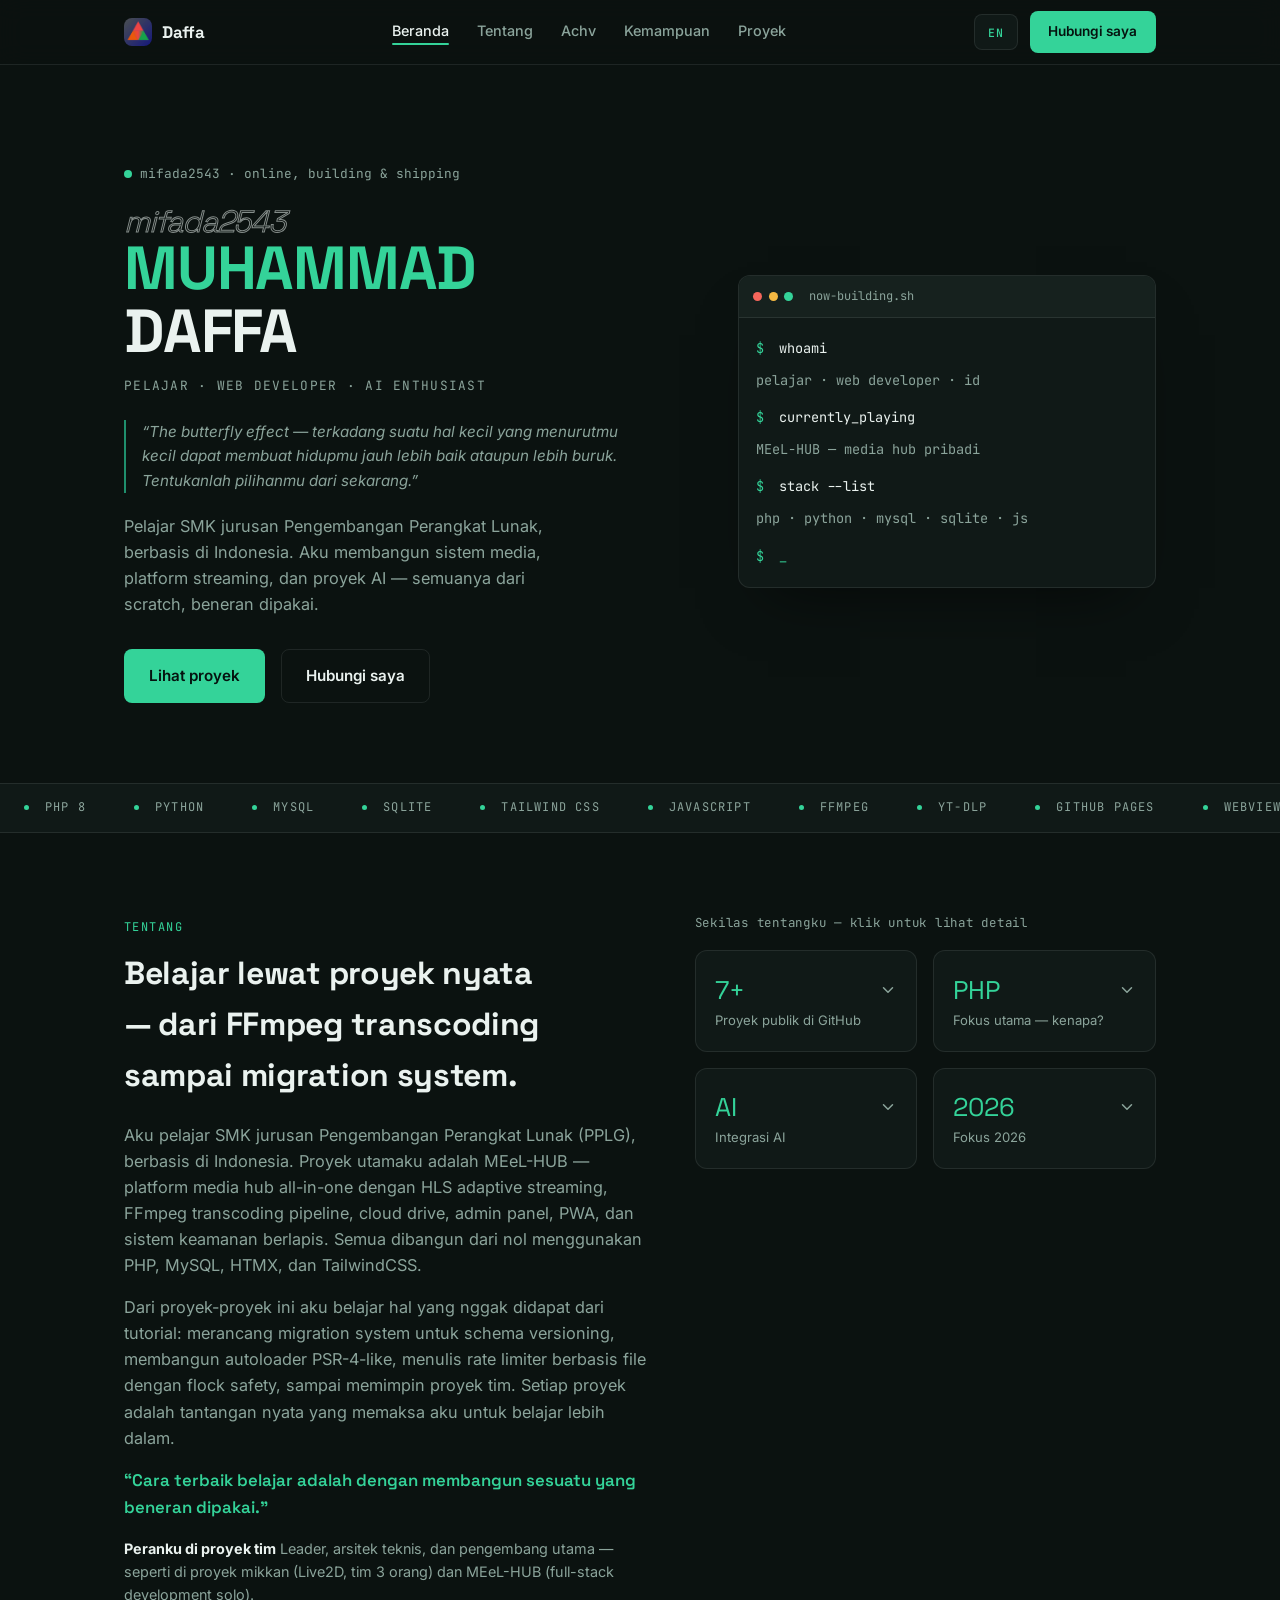
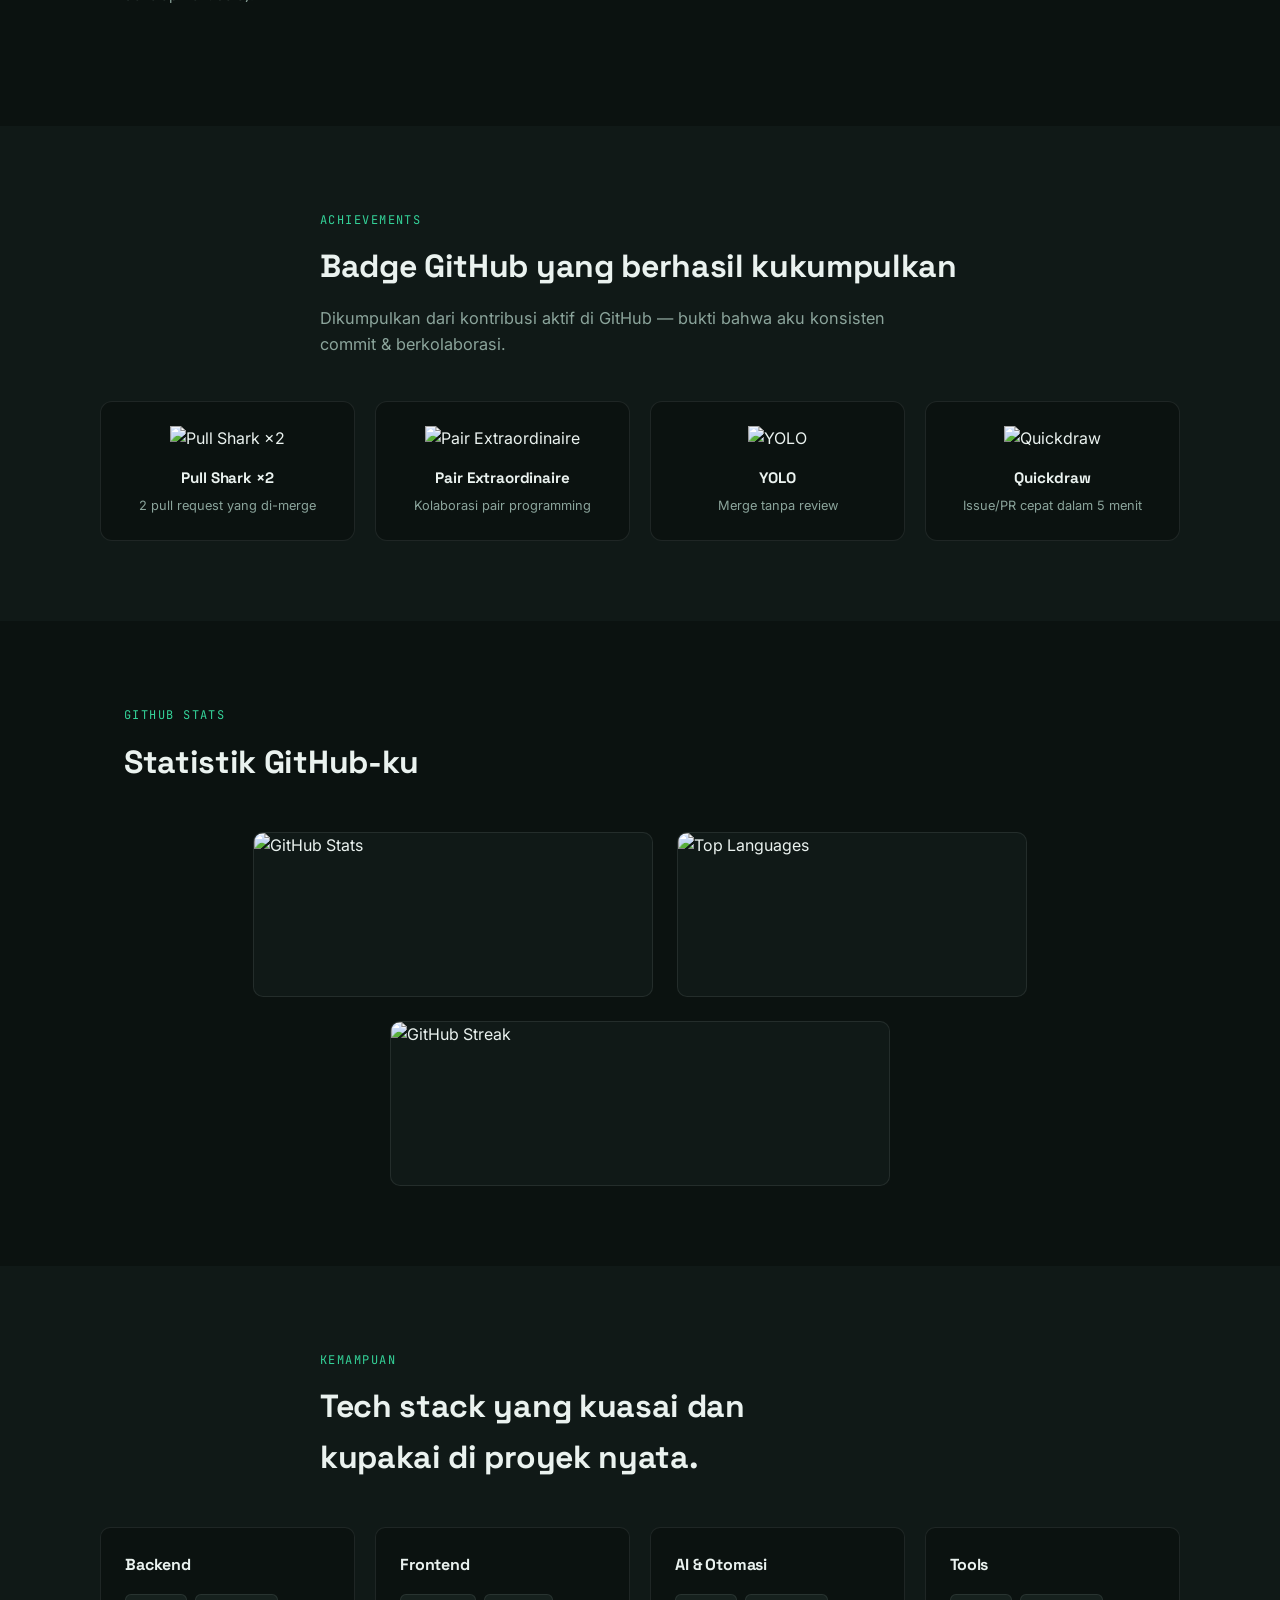
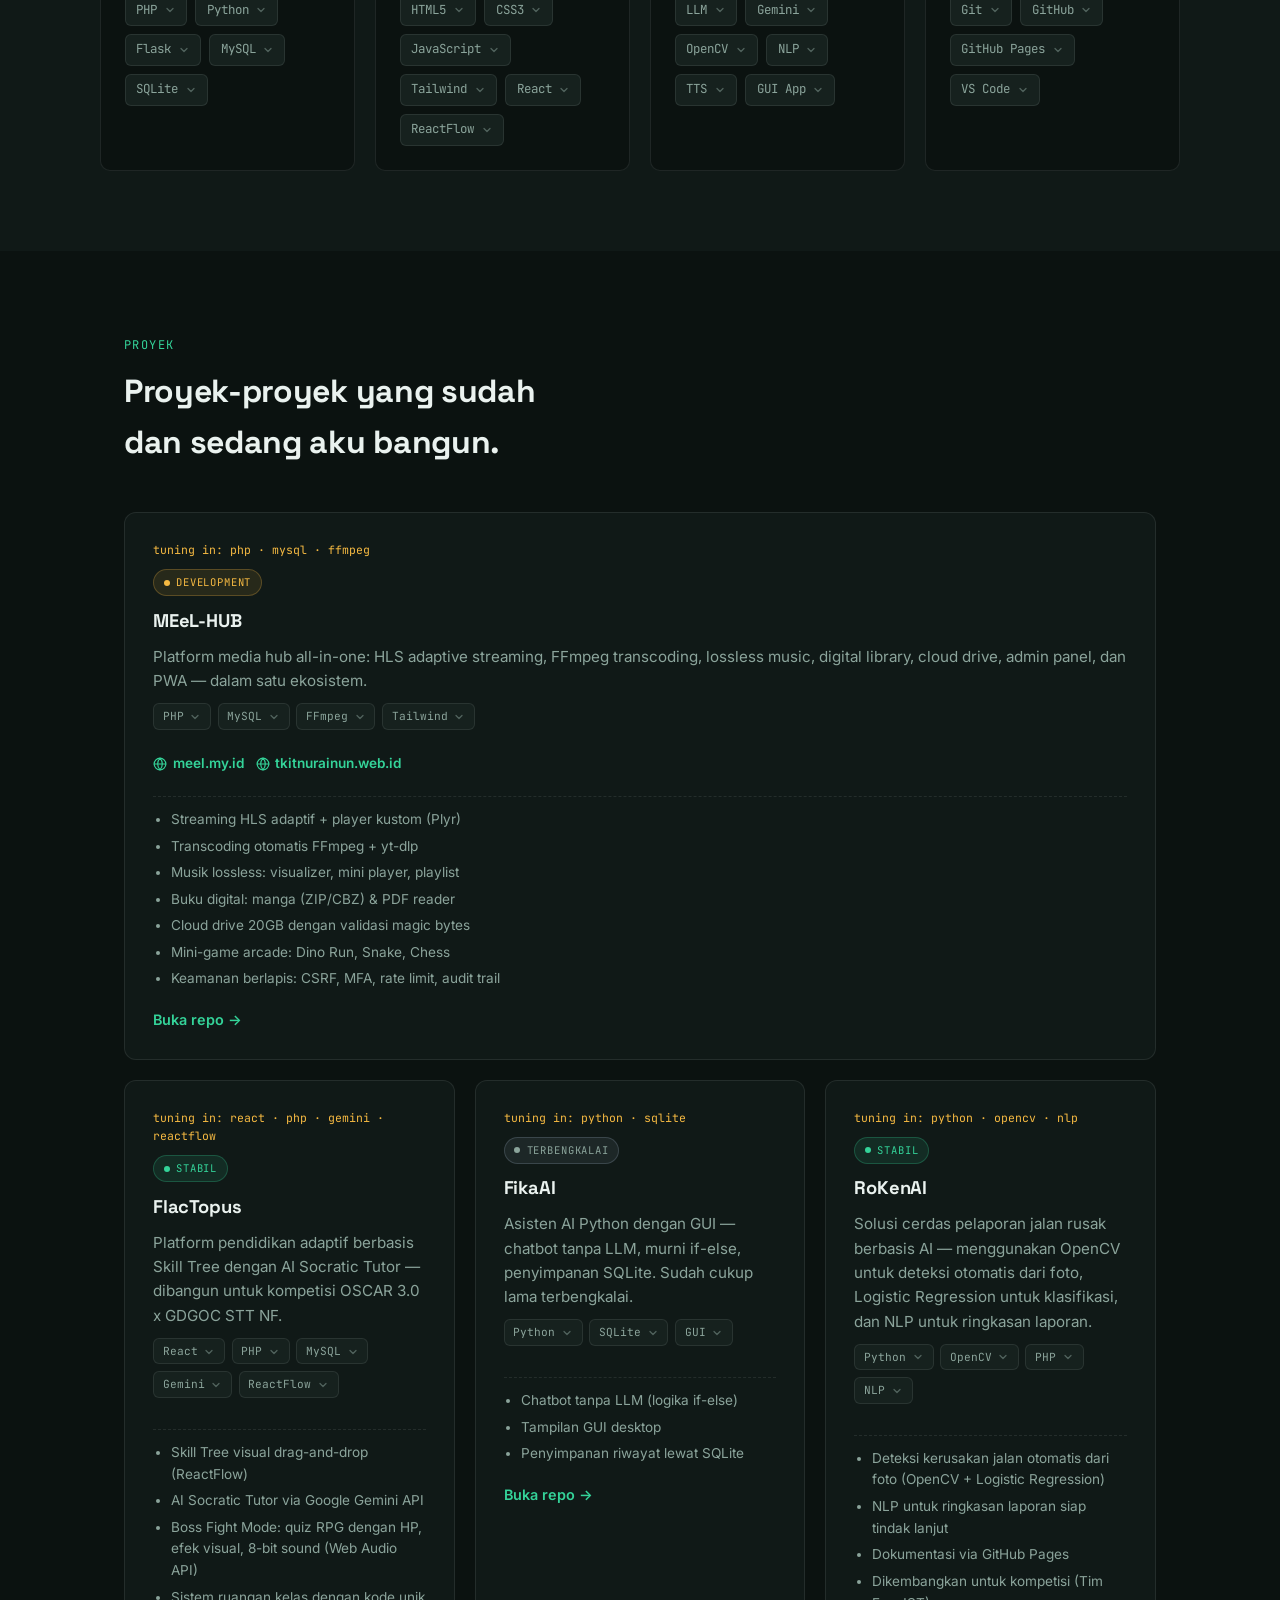
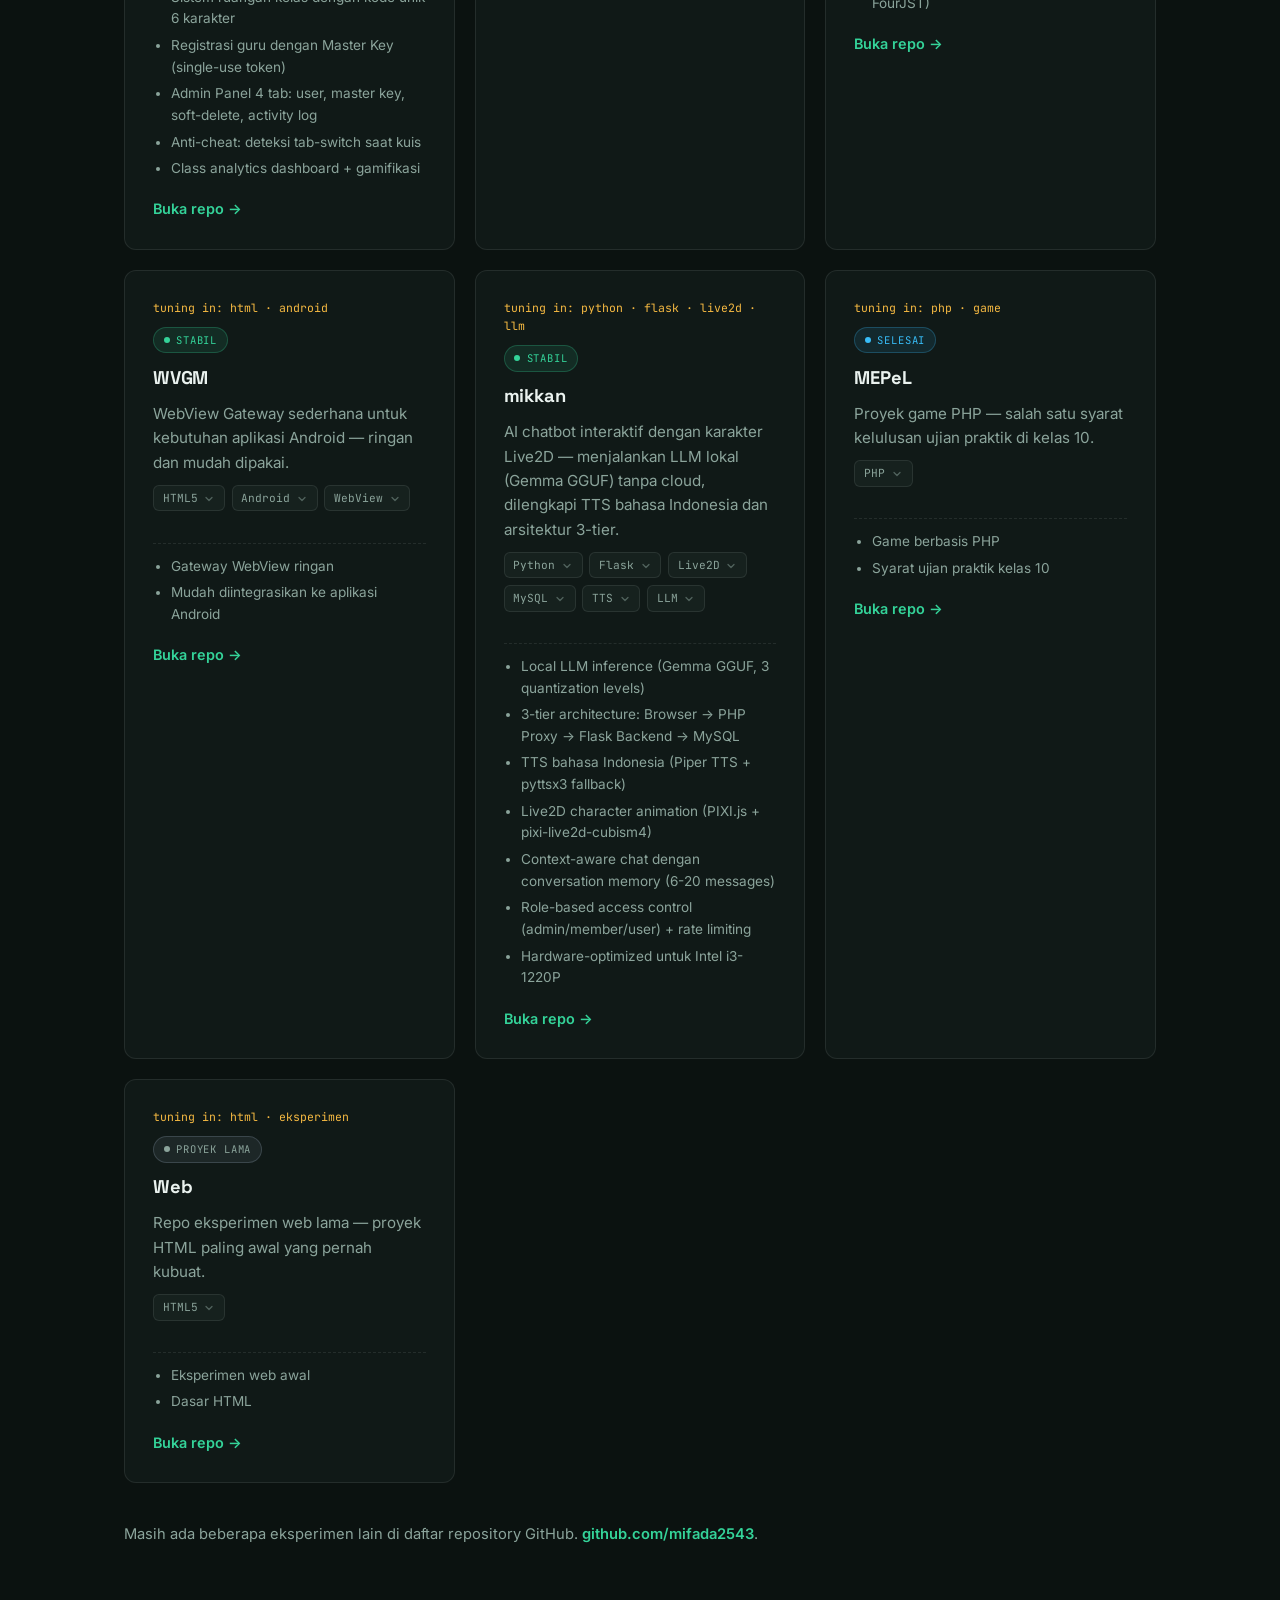
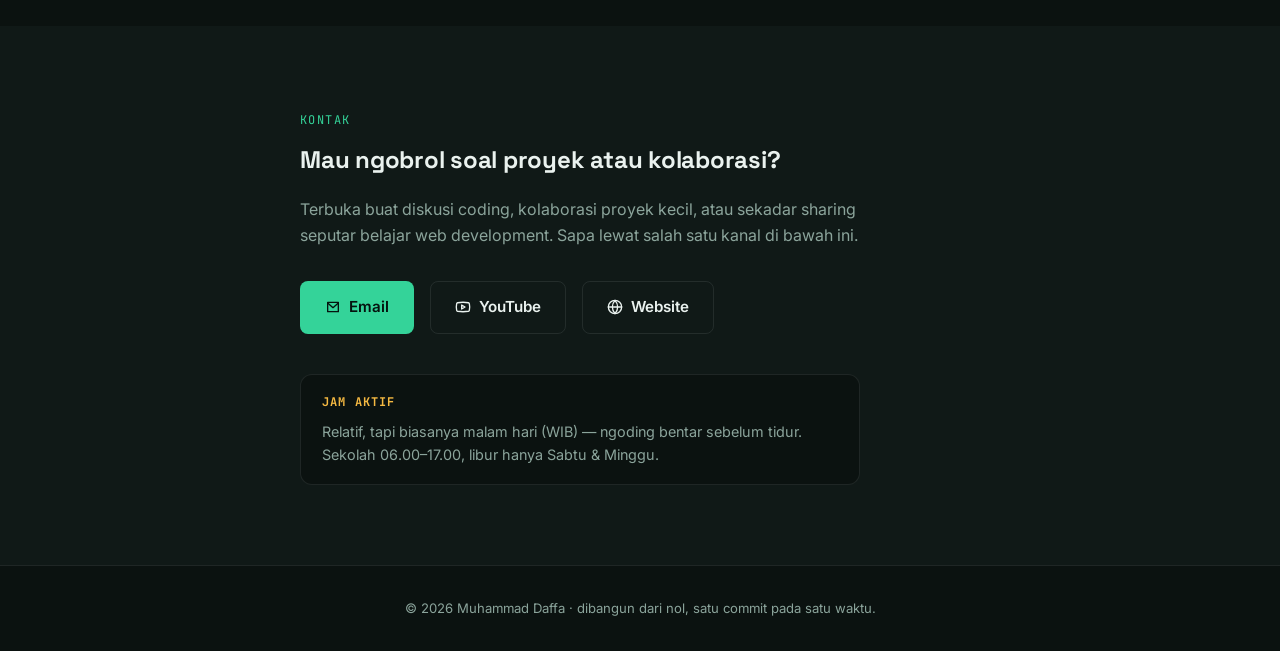
==== commit 64d9db66: "update" ====
--- a/index.html
+++ b/index.html
@@ -3,12 +3,13 @@
 <head>
   <meta charset="UTF-8" />
   <meta name="viewport" content="width=device-width, initial-scale=1.0" />
-  <meta name="description" content="Portofolio Muhammad Daffa — pelajar & pemula yang belajar lewat proyek nyata." data-i18n="meta.description" />
+  <meta name="description" content="Portofolio Muhammad Daffa — Web Developer & AI Enthusiast yang membangun sistem dari nol." data-i18n="meta.description" />
   <meta name="theme-color" content="#0b1210" />
   <meta property="og:title" content="Muhammad Daffa | Portofolio" data-i18n="meta.title" />
-  <meta property="og:description" content="Pelajar & pemula yang belajar lewat proyek nyata." data-i18n="meta.description" />
+  <meta property="og:description" content="Web Developer & AI Enthusiast — membangun sistem dari nol." data-i18n="meta.description" />
   <meta property="og:type" content="website" />
   <meta property="og:image" content="https://mifada2543.github.io/mifada2543/MEeL.png" />
+  <meta name="google-site-verification" content="rB4MGGr5gIPLsloTSN5K9ENFpJ1-V6IoQISUjQD3w44" />
   <title data-i18n="meta.title">Portofolio | Muhammad Daffa</title>
   <link rel="icon" href="MEeL.png" type="image/png" />
   <link rel="preconnect" href="https://fonts.googleapis.com" />
@@ -108,7 +109,7 @@
           <span data-i18n="hero.name2">DAFFA</span>
         </h1>
 
-        <p class="hero__role reveal" data-i18n="hero.role">Pelajar &amp; Pemula · Web Developer · AI Enthusiast</p>
+        <p class="hero__role reveal" data-i18n="hero.role">Pelajar · Web Developer · AI Enthusiast</p>
 
         <blockquote class="hero__quote reveal" data-i18n="hero.quote">
           “The butterfly effect — terkadang suatu hal kecil yang menurutmu kecil dapat membuat hidupmu jauh lebih baik ataupun lebih buruk. Tentukanlah pilihanmu dari sekarang.”
@@ -173,7 +174,7 @@
           </div>
 
           <div class="about__text reveal">
-            <p data-i18n="about.p1">Aku pelajar dan pemula di dunia pengembangan perangkat lunak — SMK kelas 11, jurusan Pengembangan Perangkat Lunak (PPLG), berbasis di Indonesia.</p>
+            <p data-i18n="about.p1">Aku pelajar SMK jurusan Pengembangan Perangkat Lunak (PPLG), berbasis di Indonesia. Proyek utamaku adalah MEeL-HUB — platform media hub all-in-one.</p>
             <p data-i18n="about.p2">Proses belajarnya sering berantakan — banyak coba-coba, banyak proyek yang belum sempurna. Tapi dari situ aku belajar hal yang nggak didapat dari tutorial.</p>
             <p class="about__quote" data-i18n="about.quote">“Masih belajar, tapi berani nyoba bangun sesuatu dari nol.”</p>
             <p class="about__role"><strong data-i18n="about.roleTitle">Peranku di proyek tim:</strong> <span data-i18n="about.roleBody">leader, pelanjut pengembangan proyek, sekaligus tempat testing.</span></p>
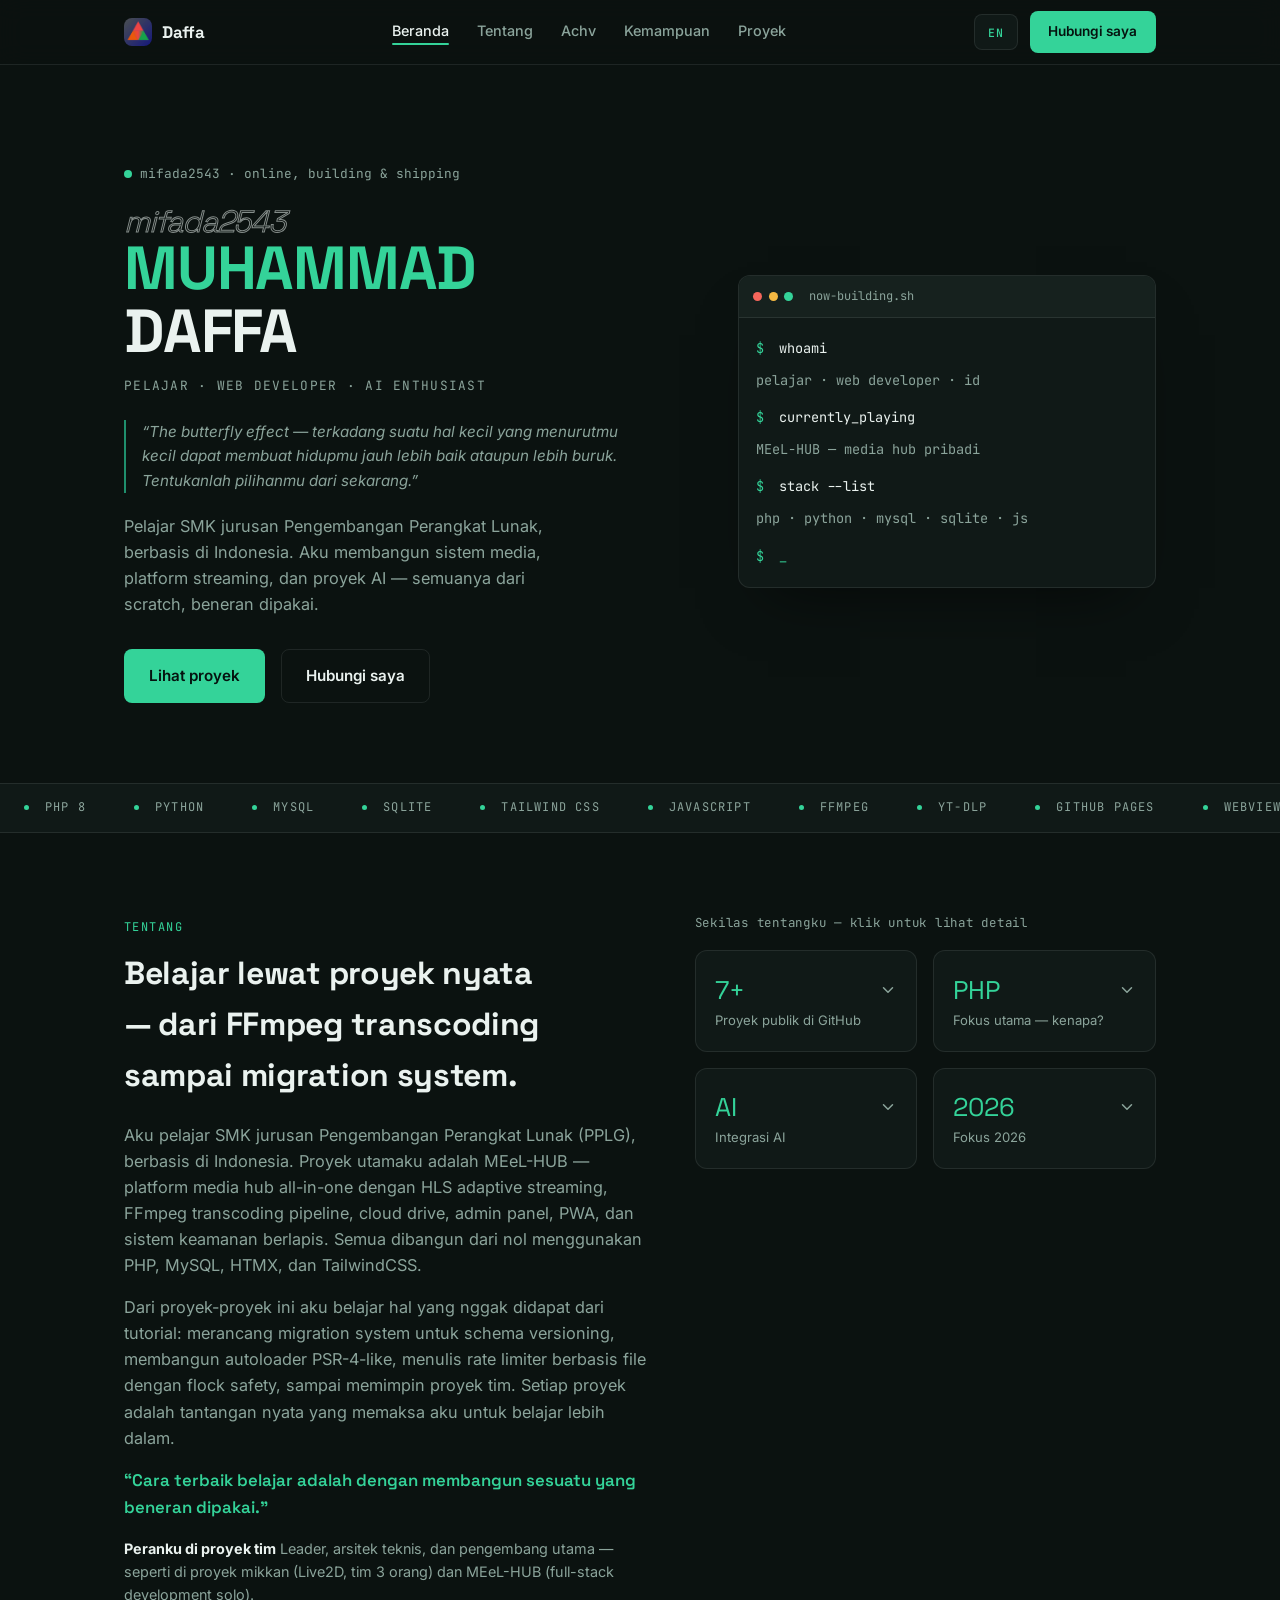
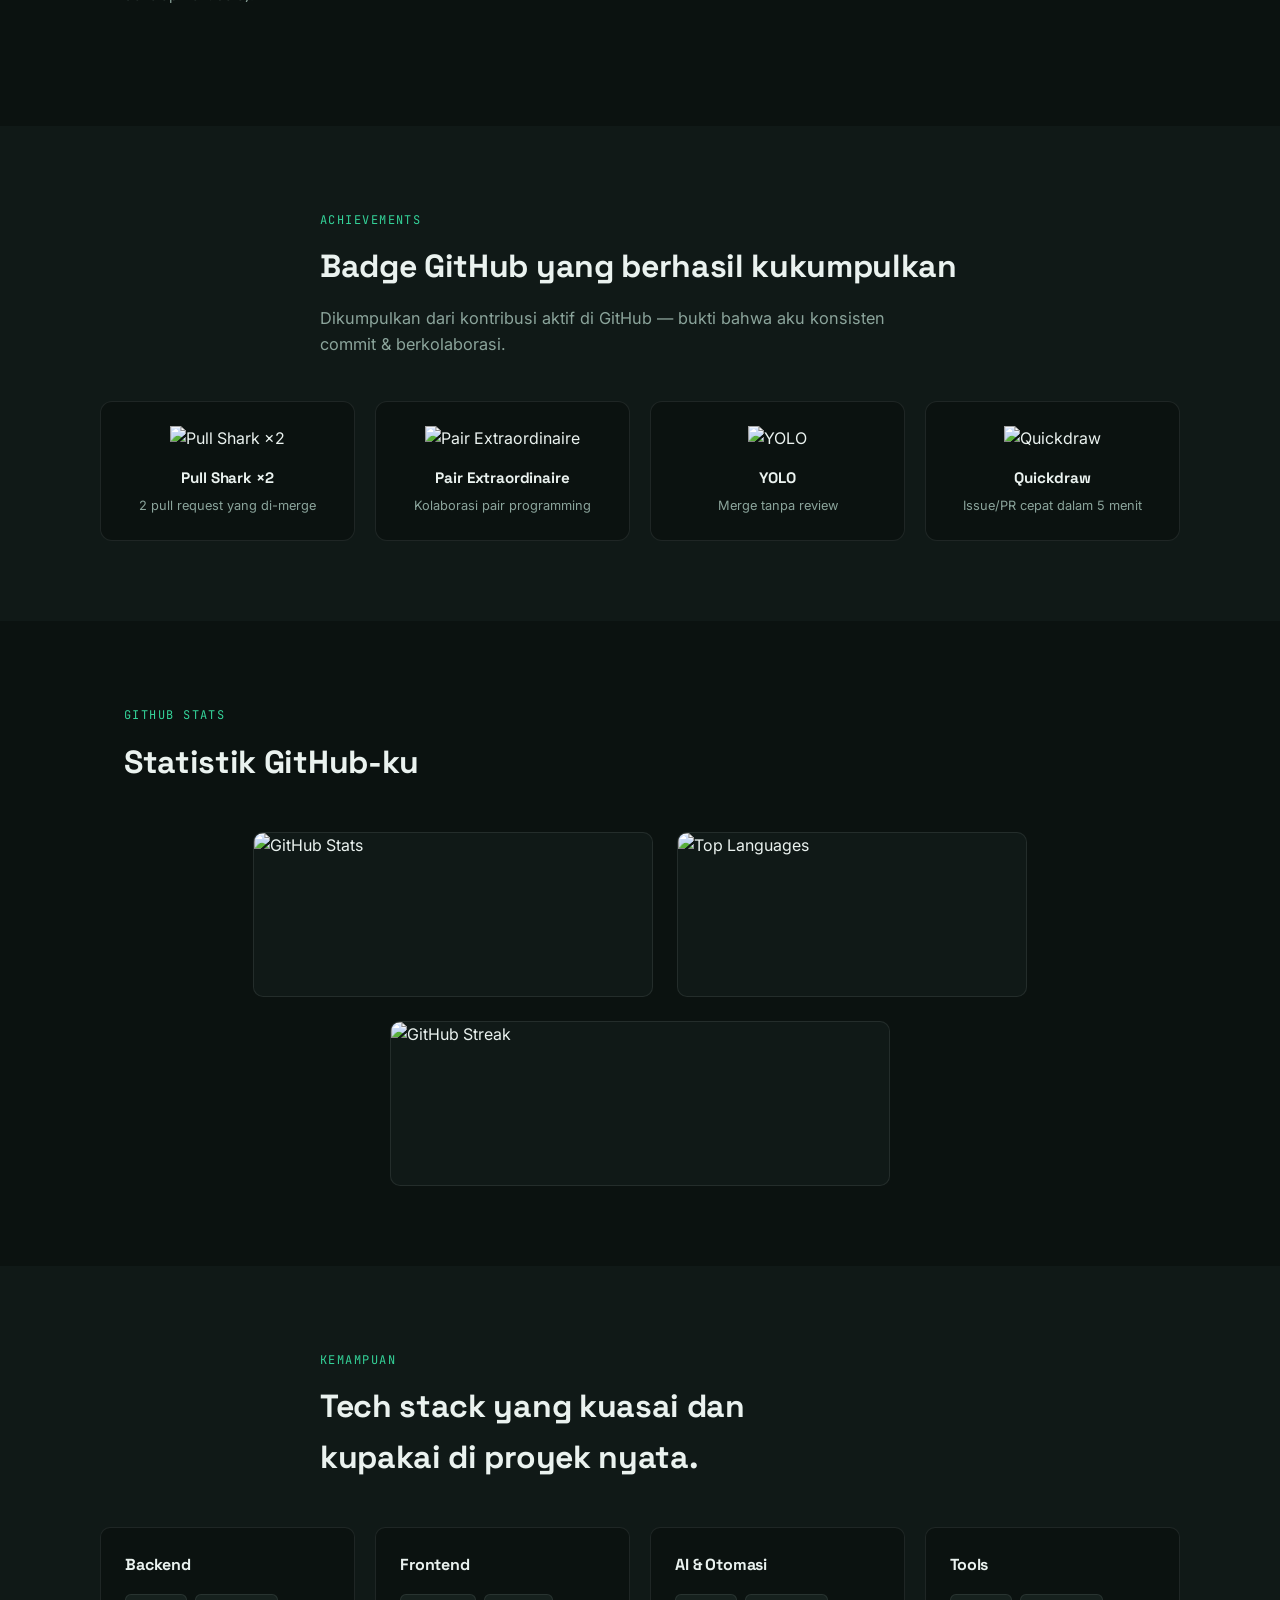
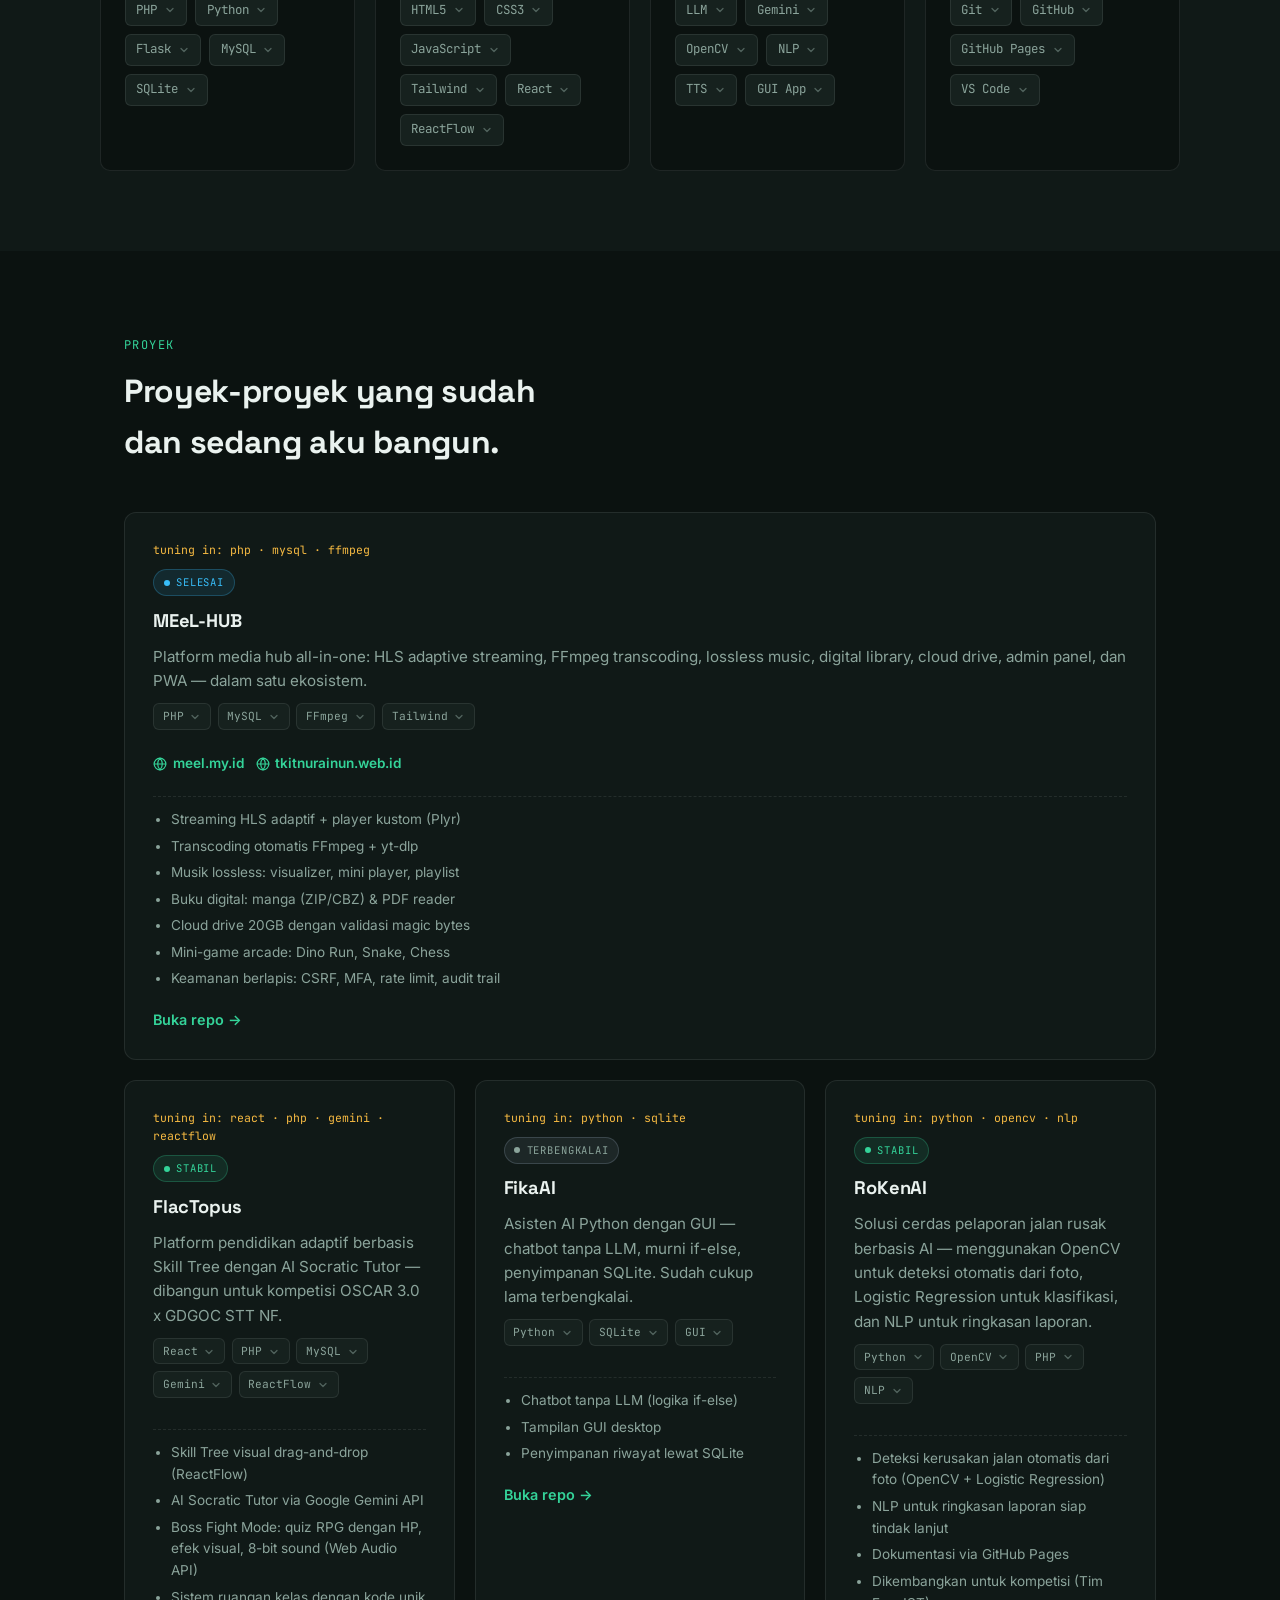
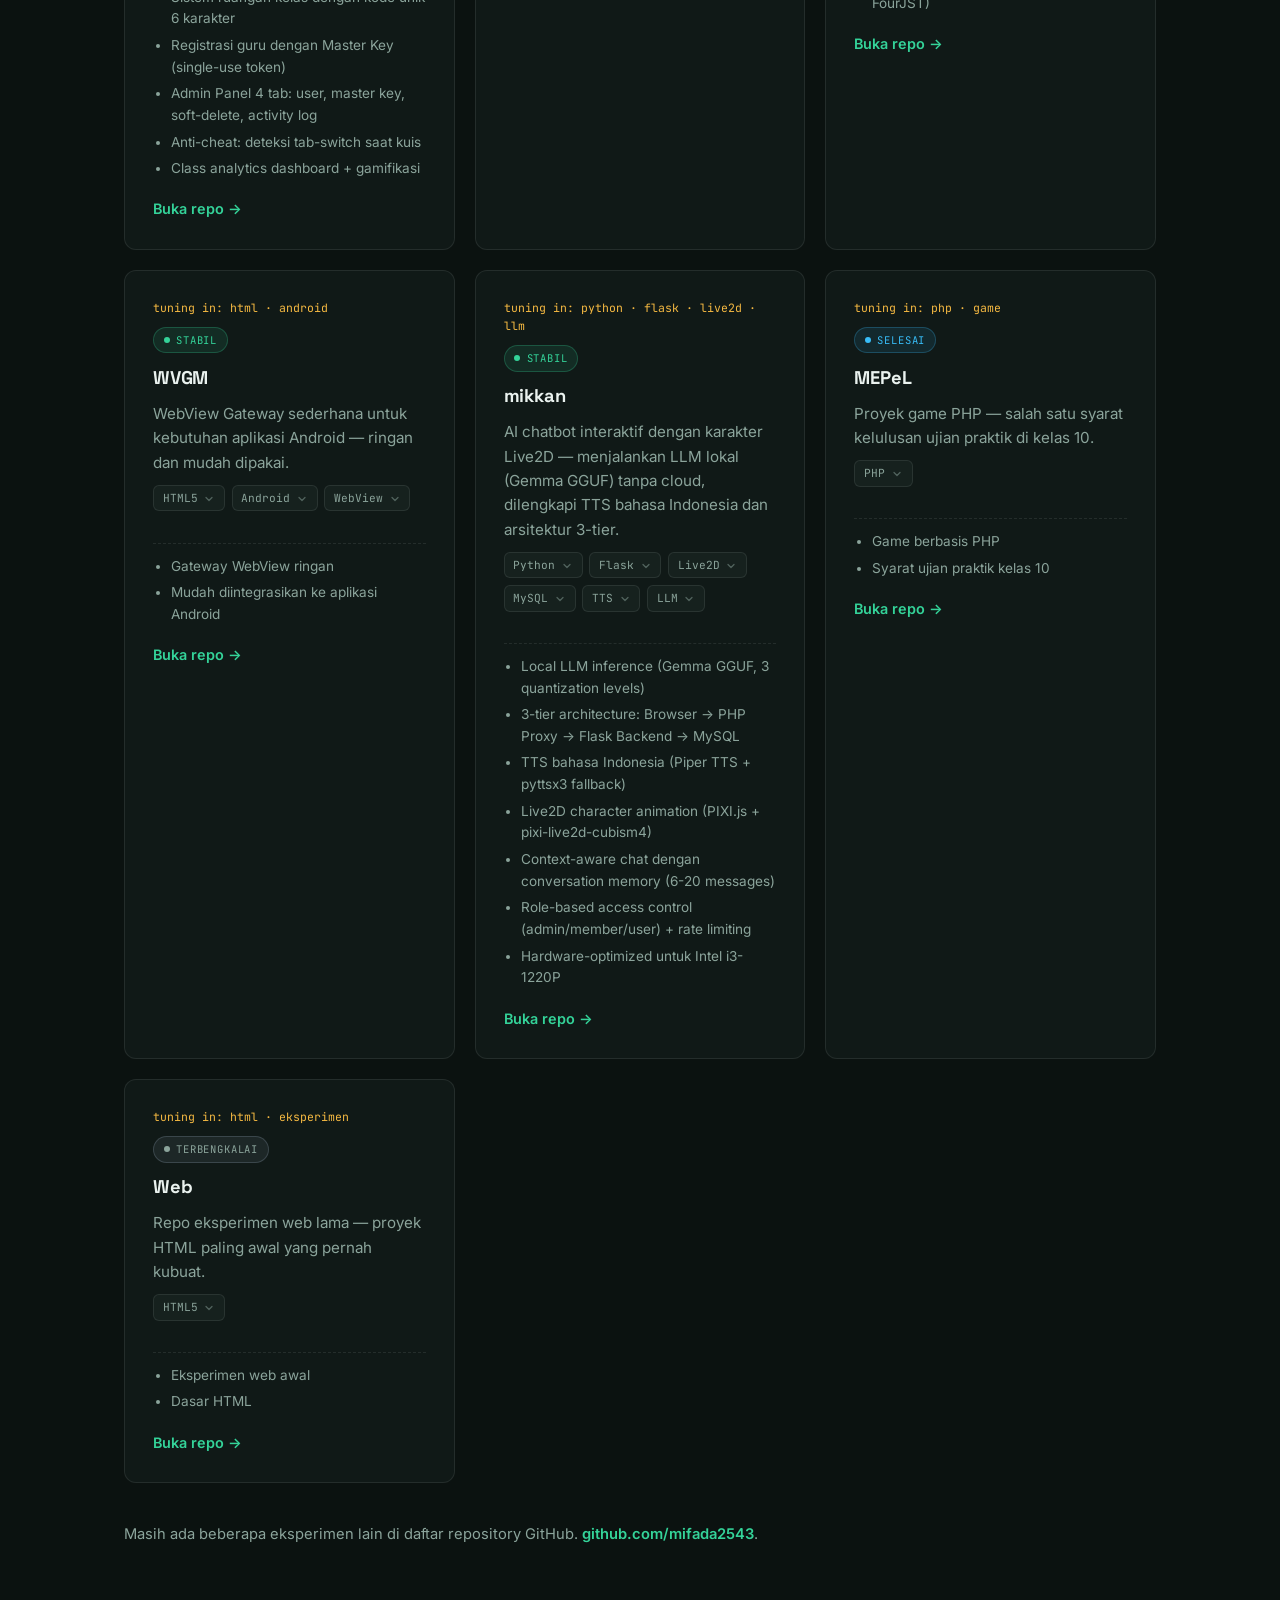
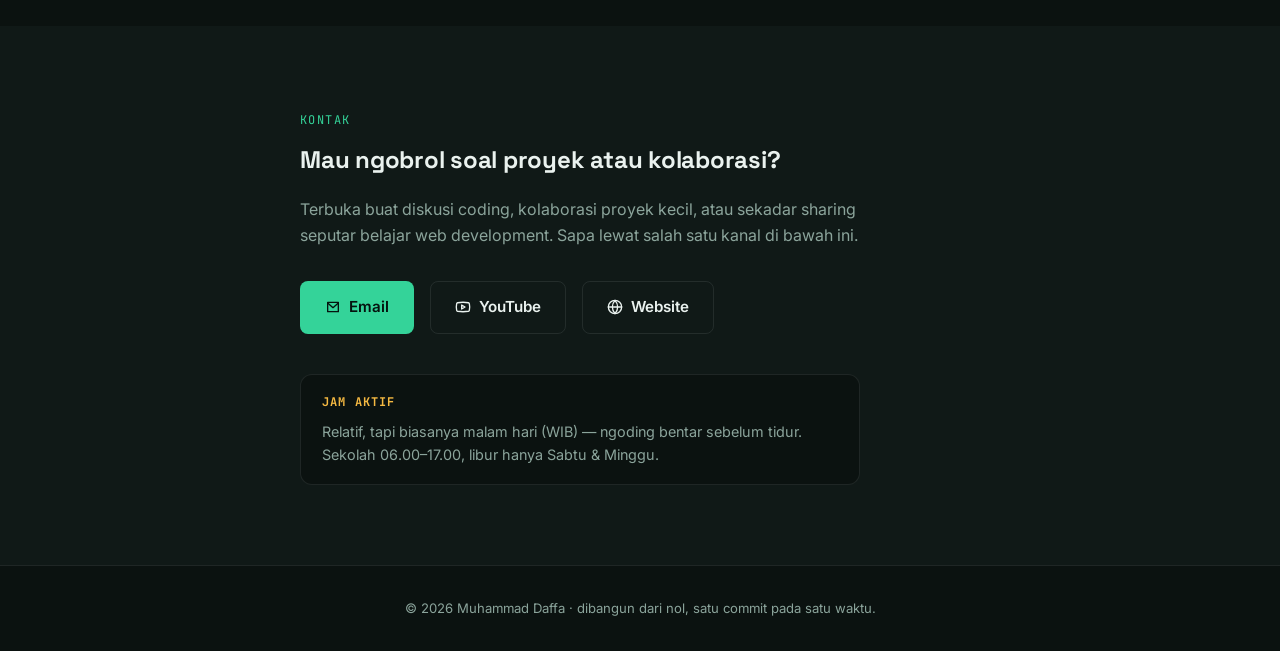
==== commit 21bf5e94: "penyesuaian" ====
--- a/index.html
+++ b/index.html
@@ -274,7 +274,7 @@
   </main>
 
   <footer class="footer">
-    <p data-i18n="footer">© 2026 Muhammad Daffa · dibangun sambil belajar, satu commit pada satu waktu.</p>
+    <p data-i18n="footer" onclick="window.location.href='github-wrap.html'" title="navigasi ke wrap">© 2026 Muhammad Daffa · dibangun sambil belajar, satu commit pada satu waktu.</p>
   </footer>
 
   <script src="portfolio-data.min.js"></script>
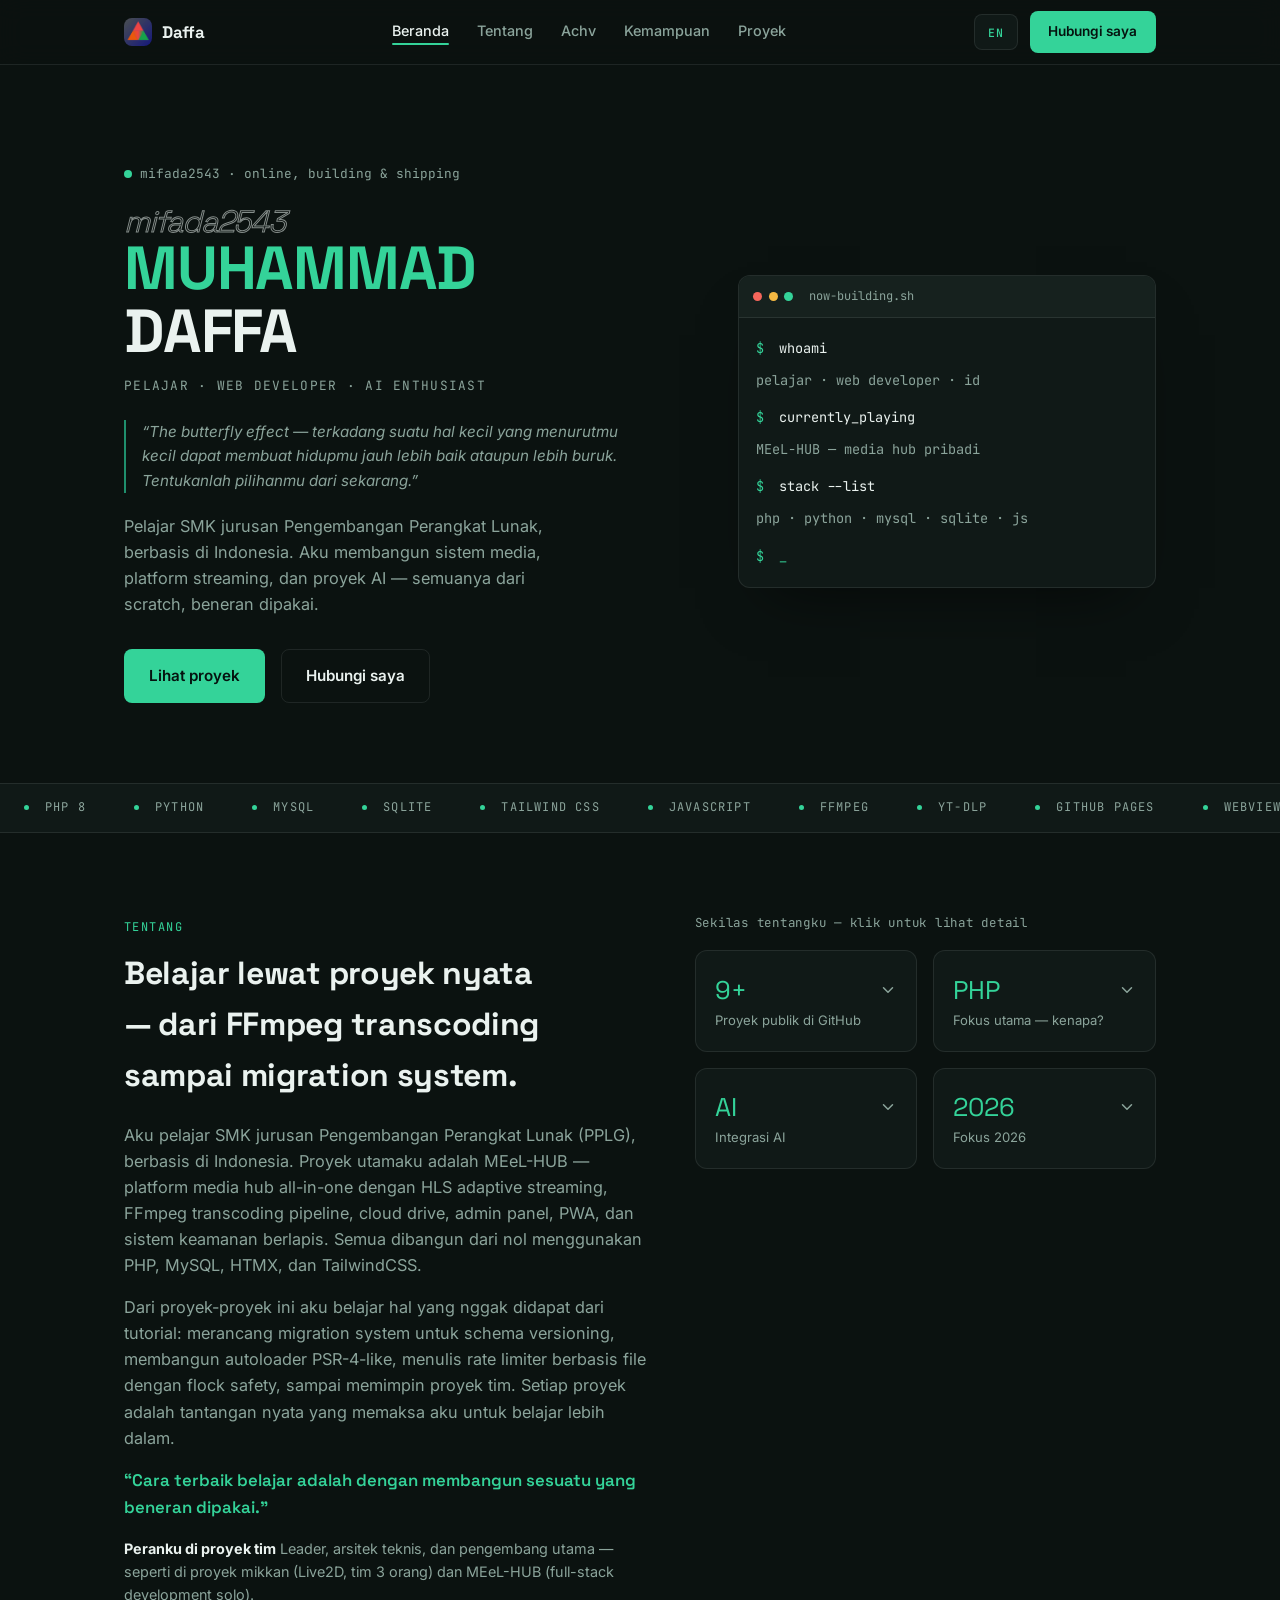
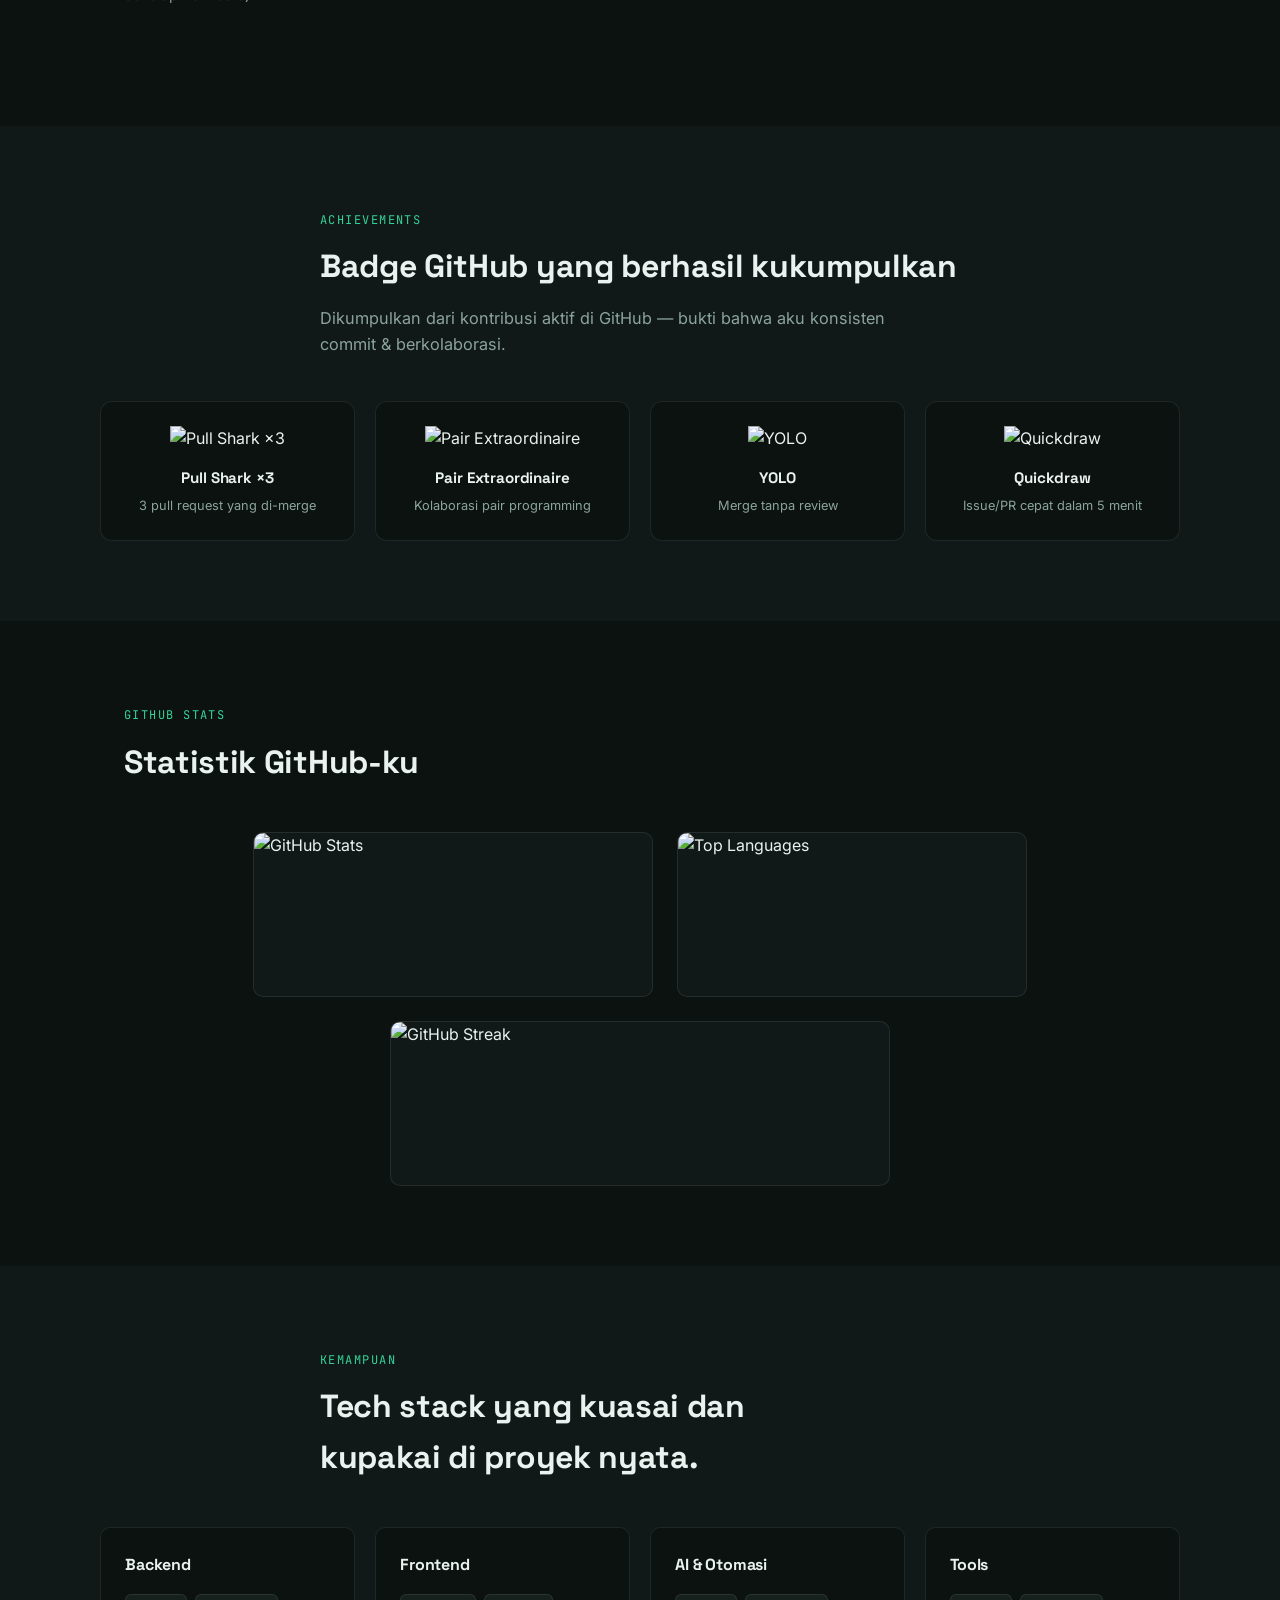
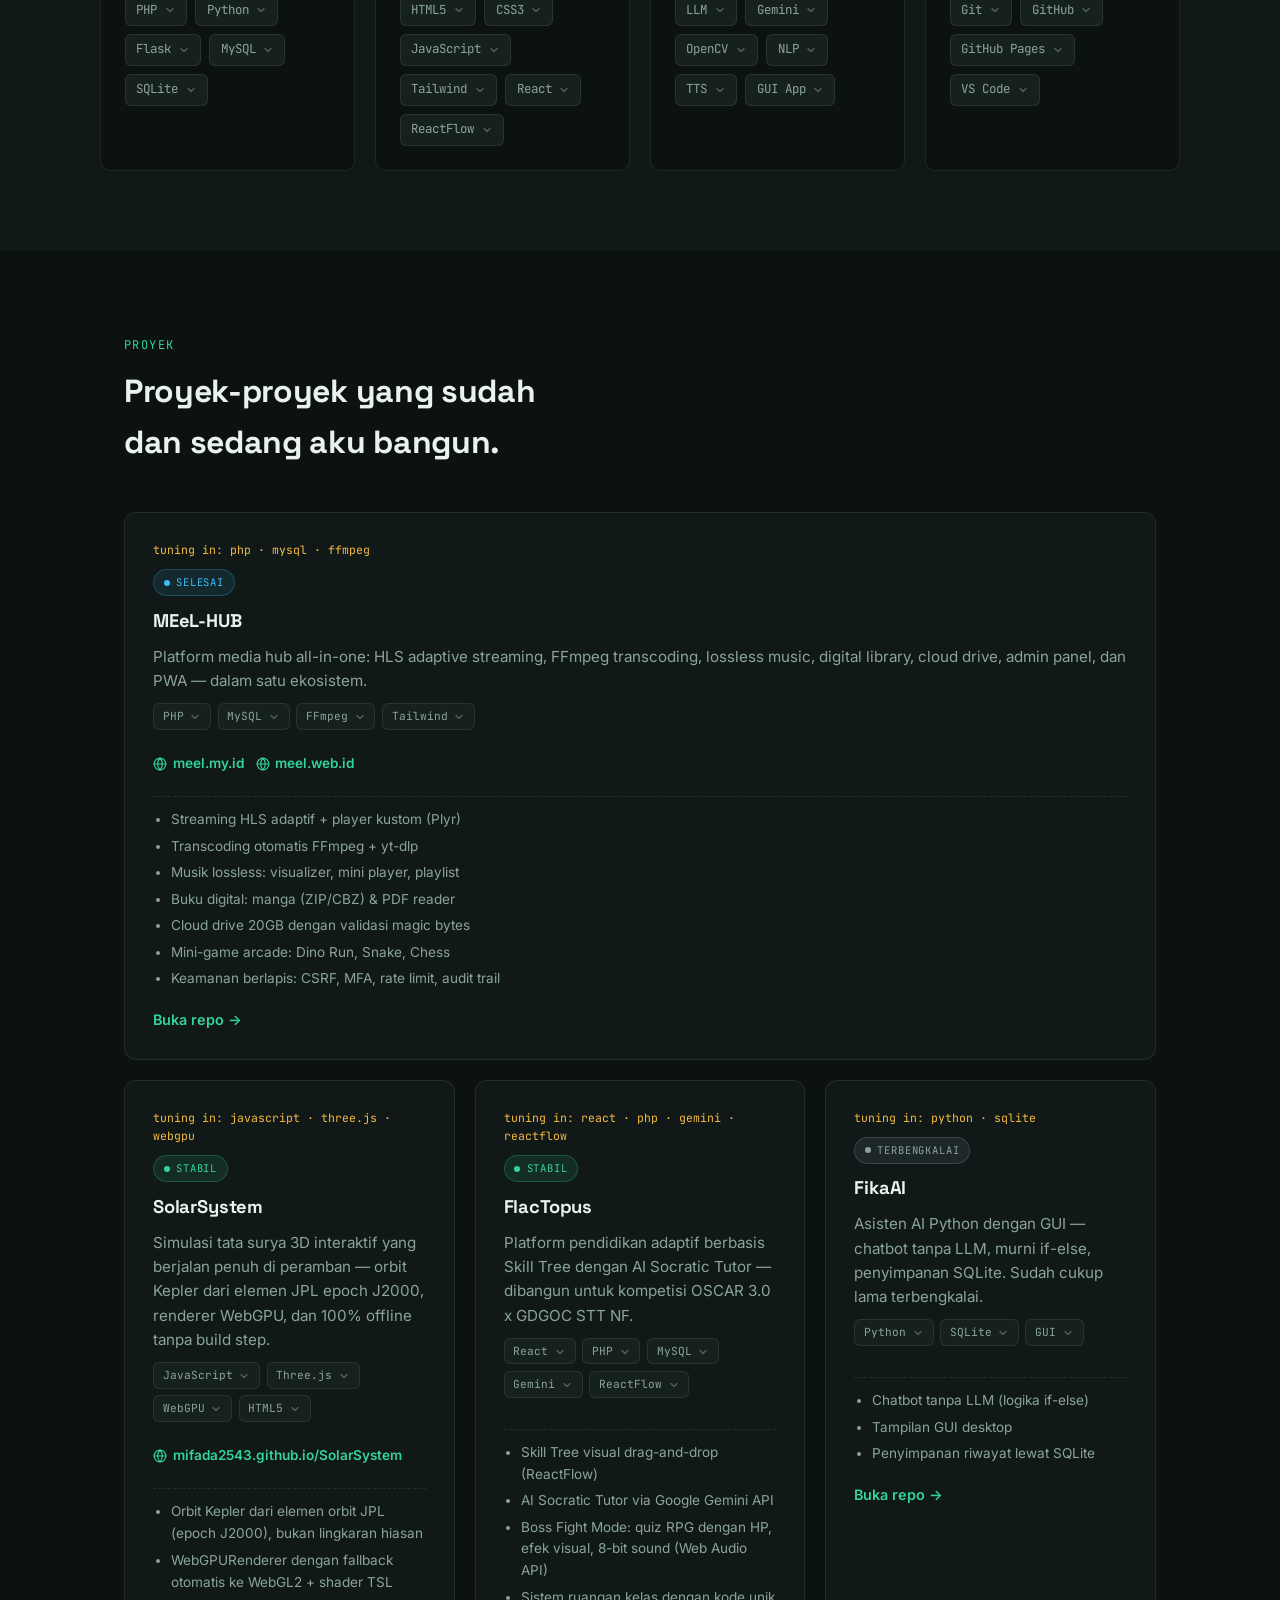
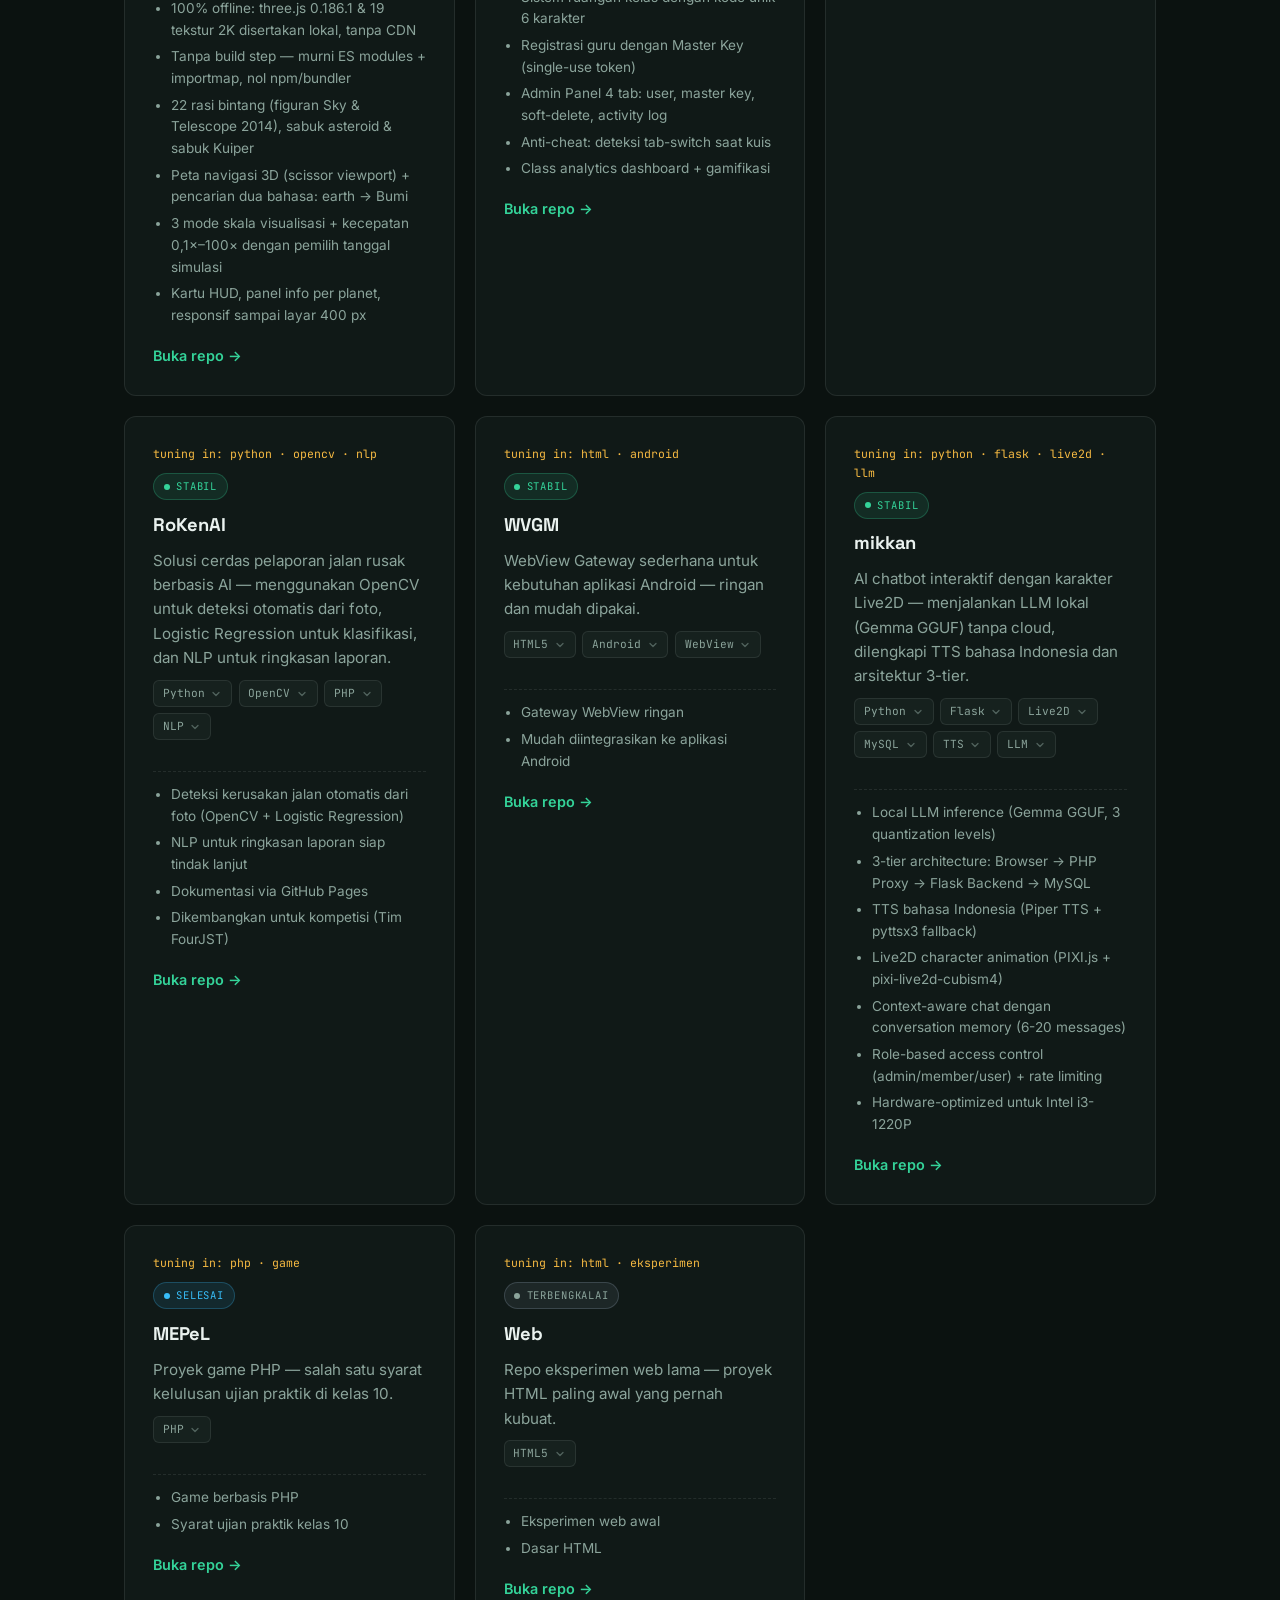
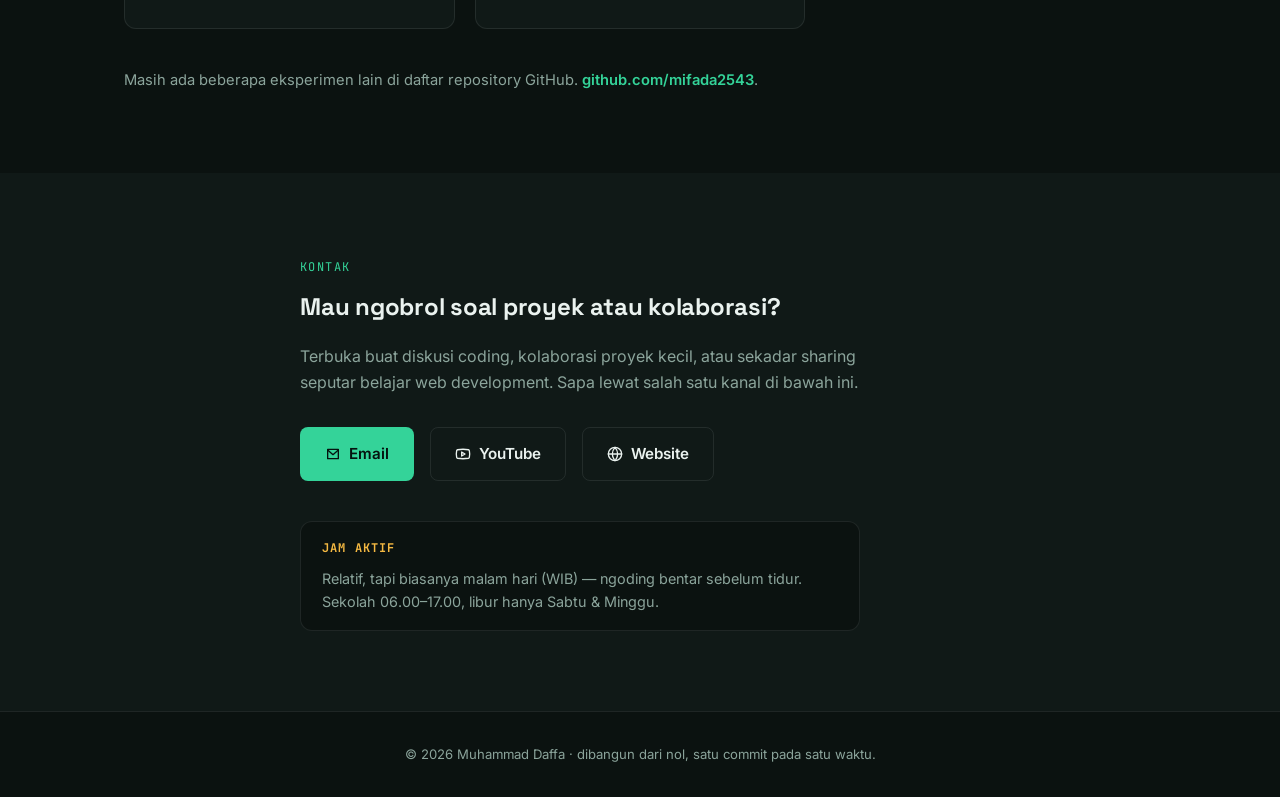
==== commit d9e3335a: "penyesuaian og" ====
--- a/index.html
+++ b/index.html
@@ -8,7 +8,7 @@
   <meta property="og:title" content="Muhammad Daffa | Portofolio" data-i18n="meta.title" />
   <meta property="og:description" content="Web Developer & AI Enthusiast — membangun sistem dari nol." data-i18n="meta.description" />
   <meta property="og:type" content="website" />
-  <meta property="og:image" content="https://mifada2543.github.io/mifada2543/MEeL.png" />
+  <meta property="og:image" content="https://mifada2543.github.io/mifada2543/og-image.png" />
   <meta name="google-site-verification" content="rB4MGGr5gIPLsloTSN5K9ENFpJ1-V6IoQISUjQD3w44" />
   <title data-i18n="meta.title">Portofolio | Muhammad Daffa</title>
   <link rel="icon" href="MEeL.png" type="image/png" />
